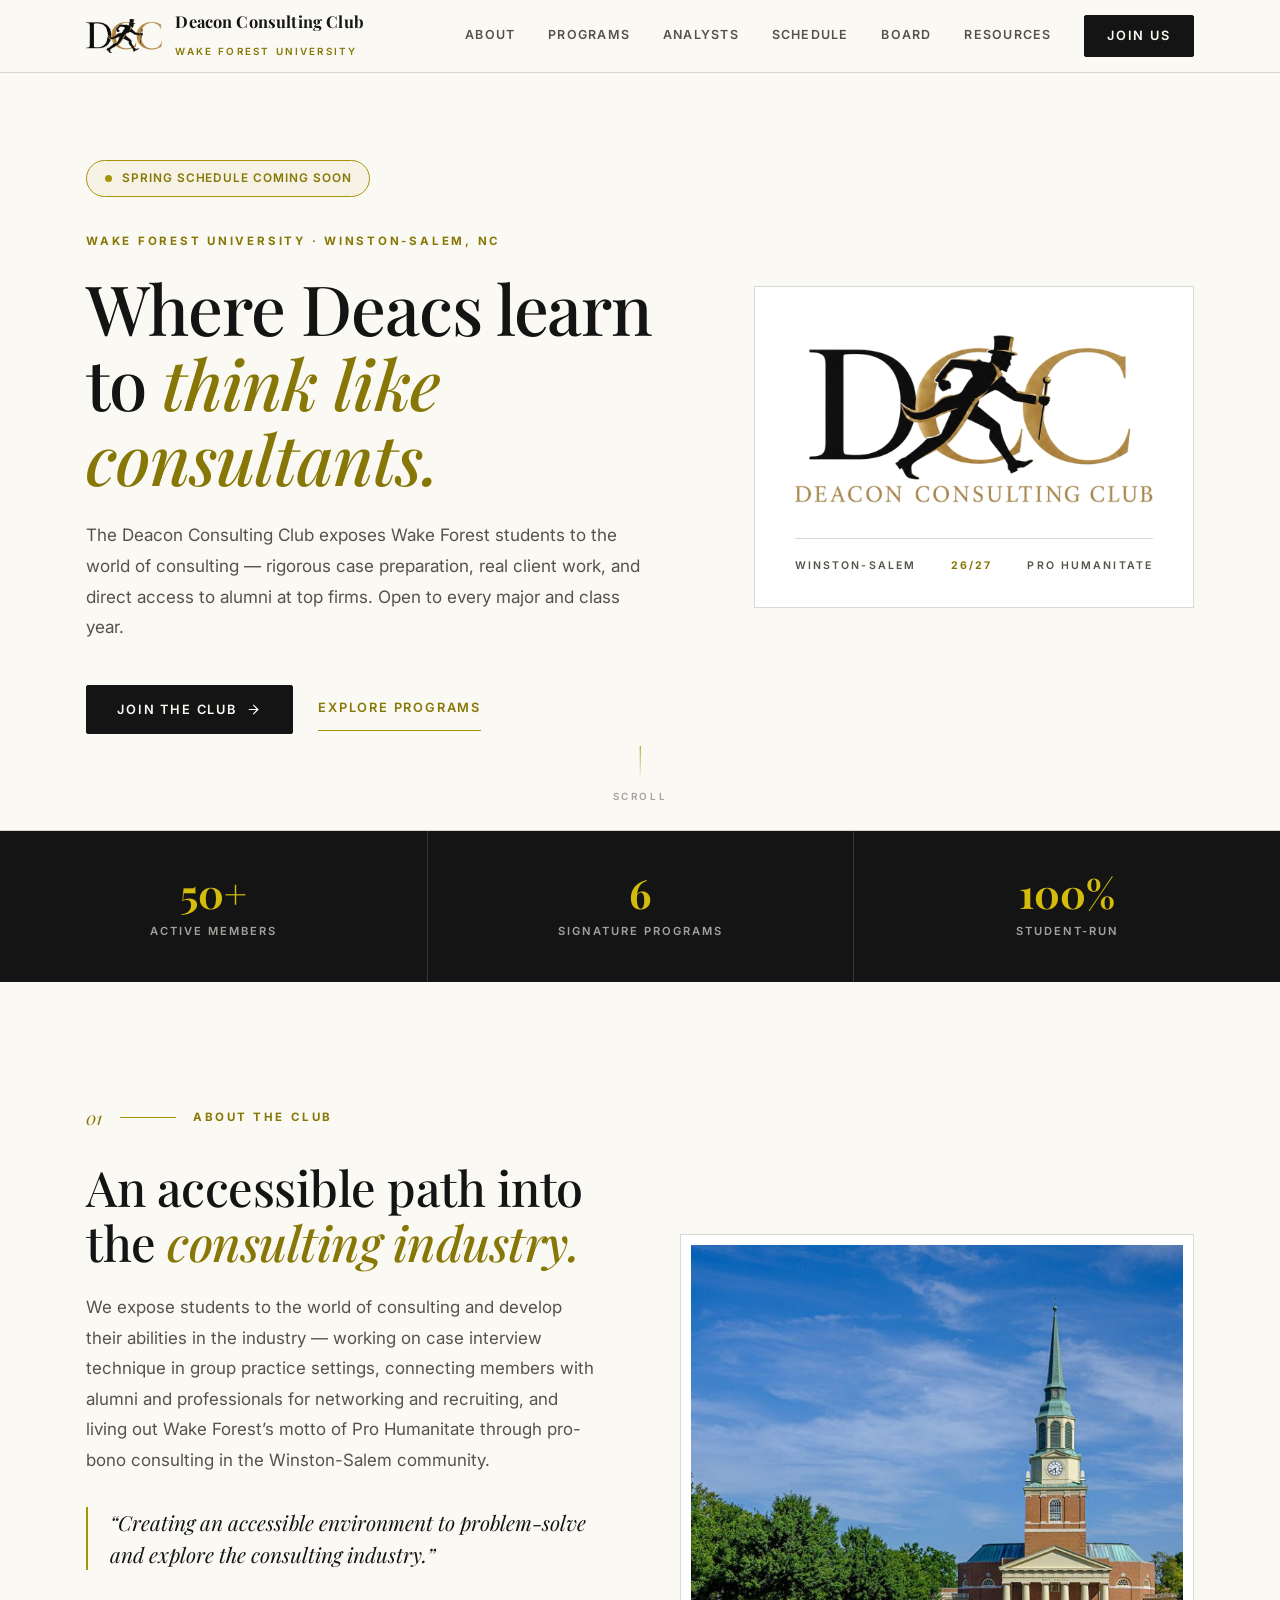
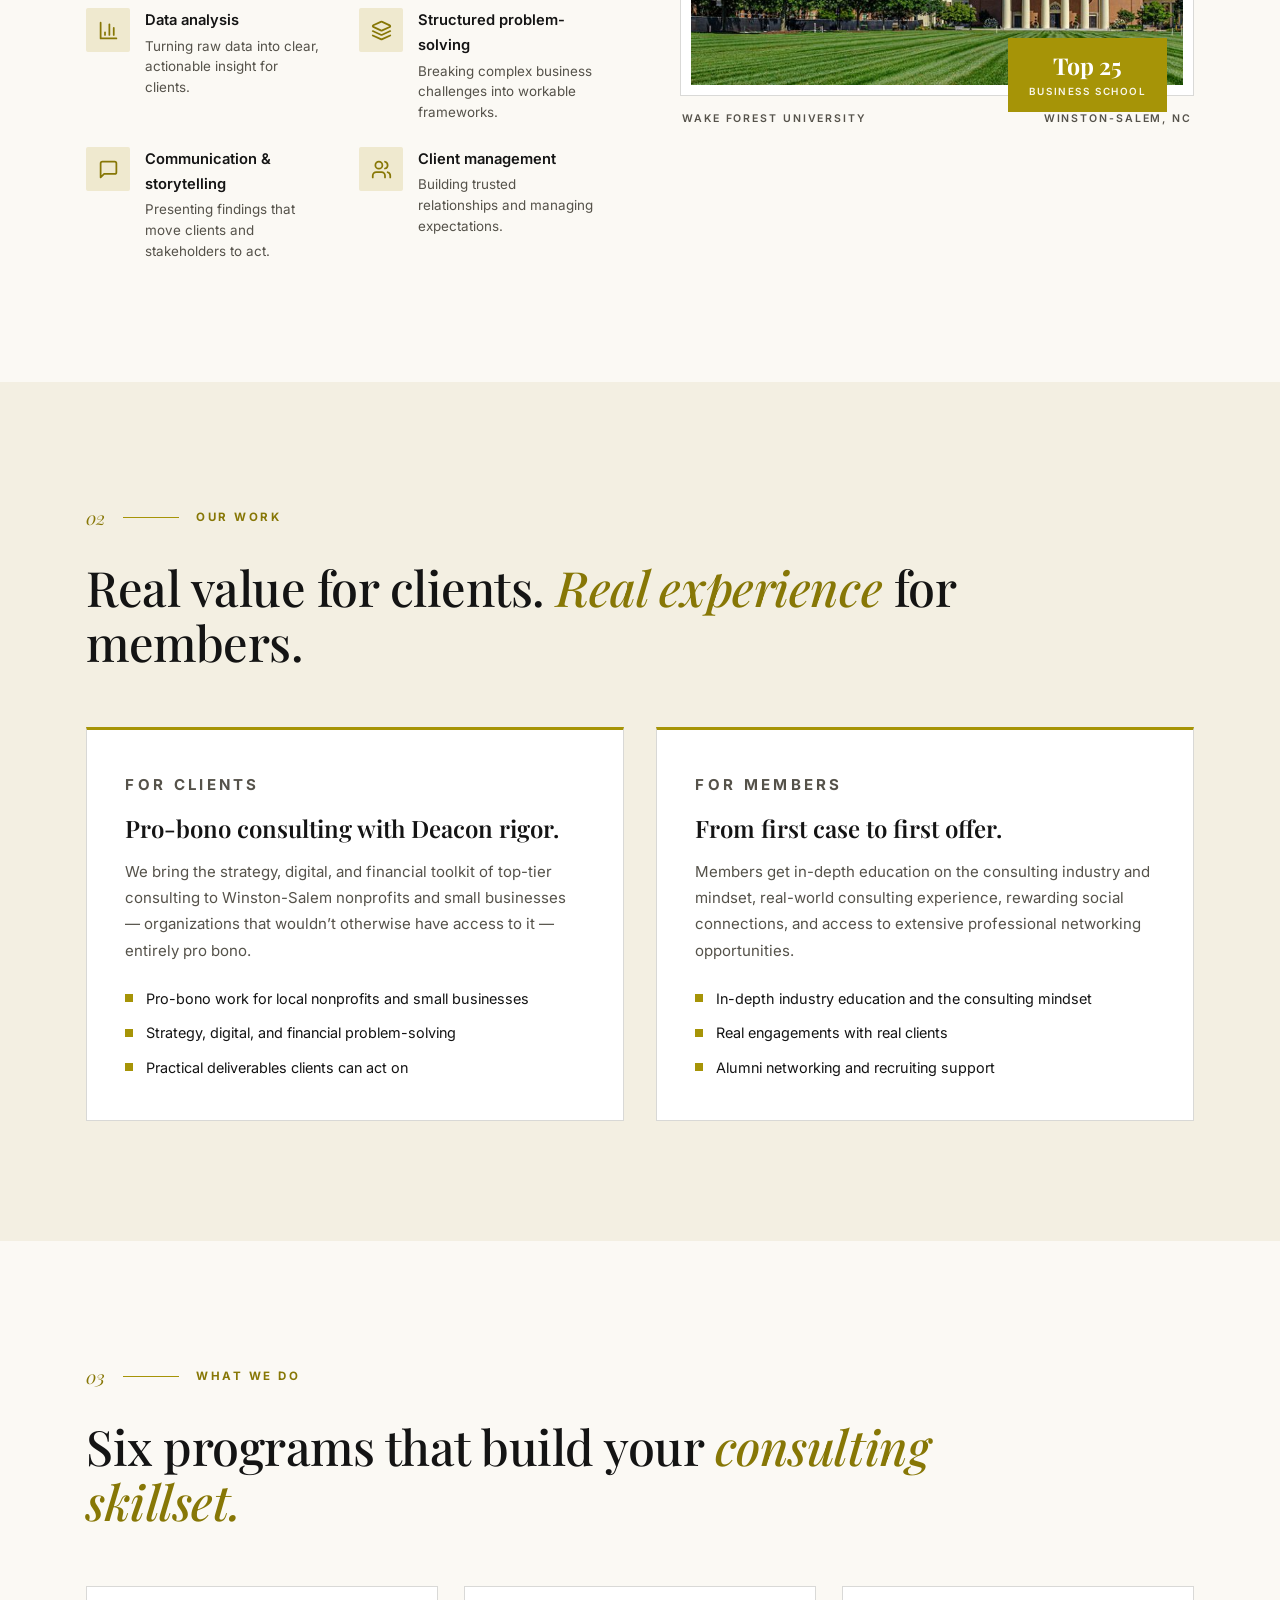
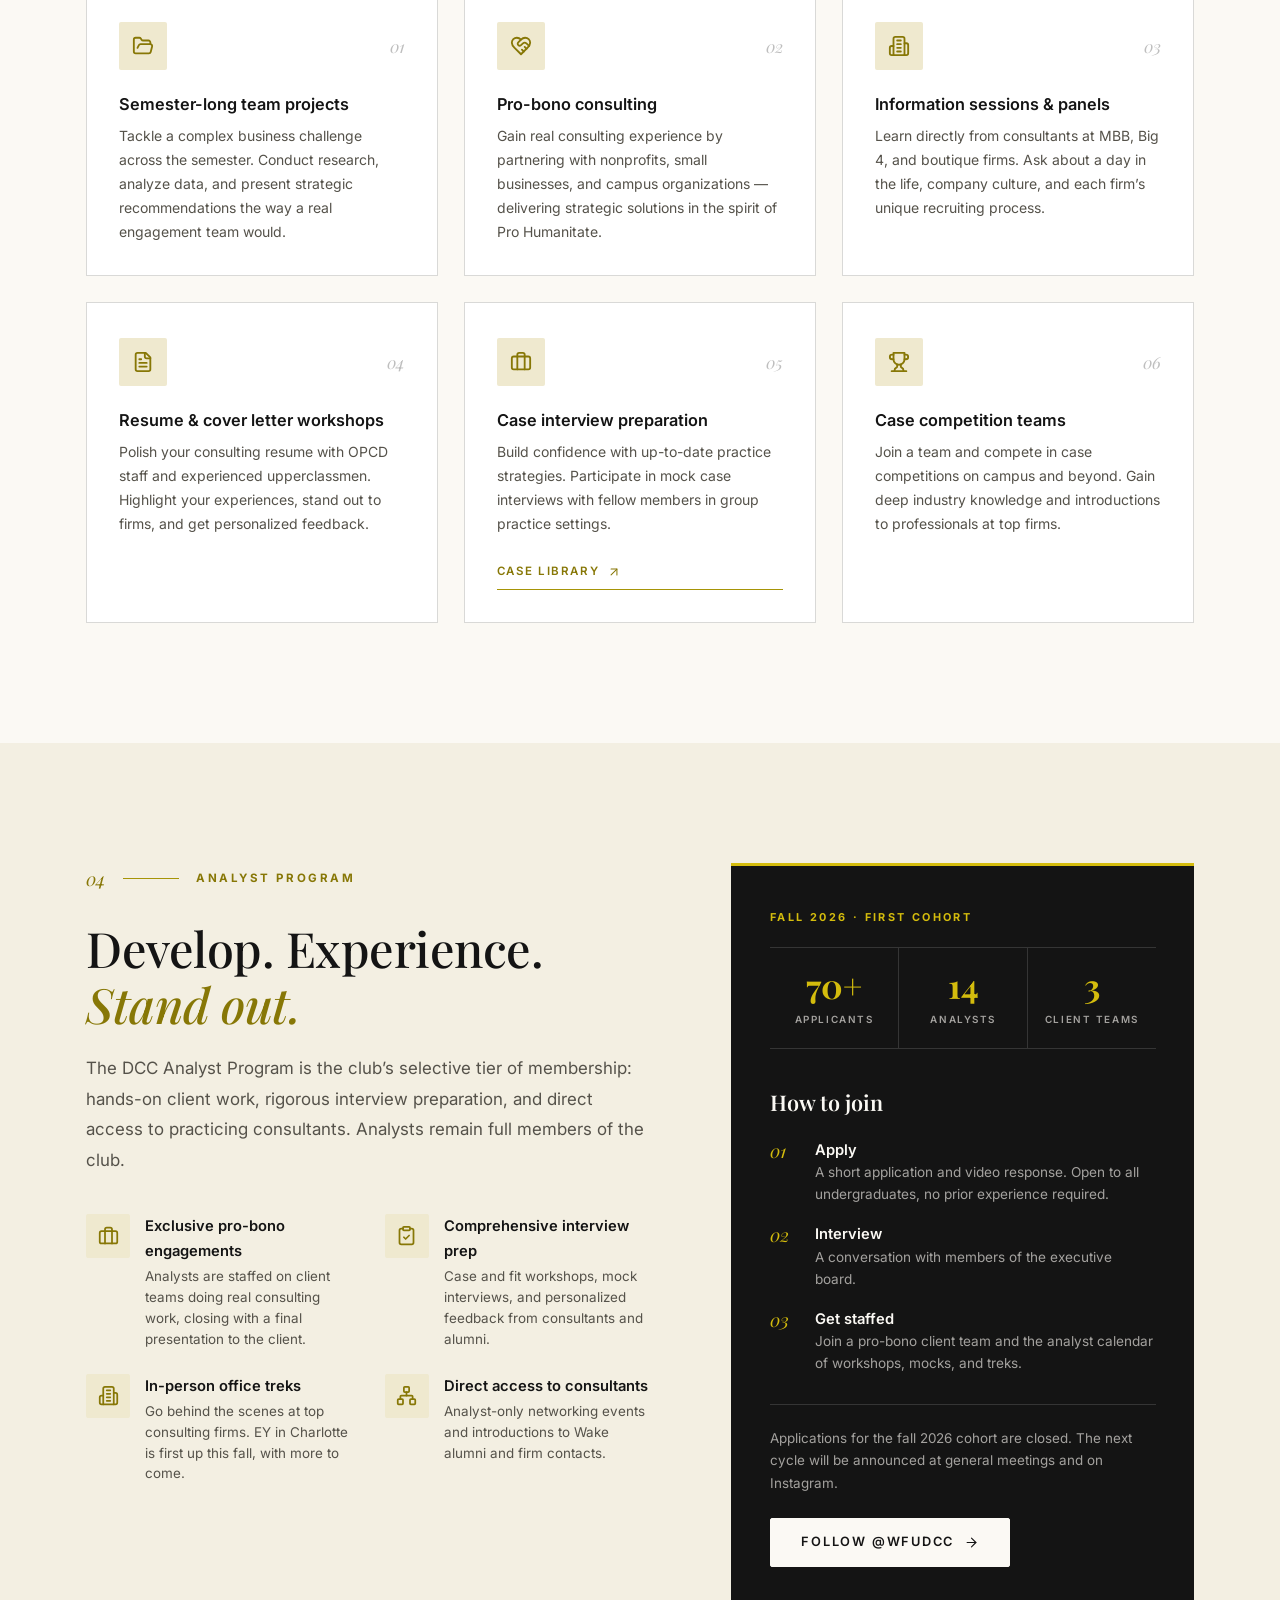
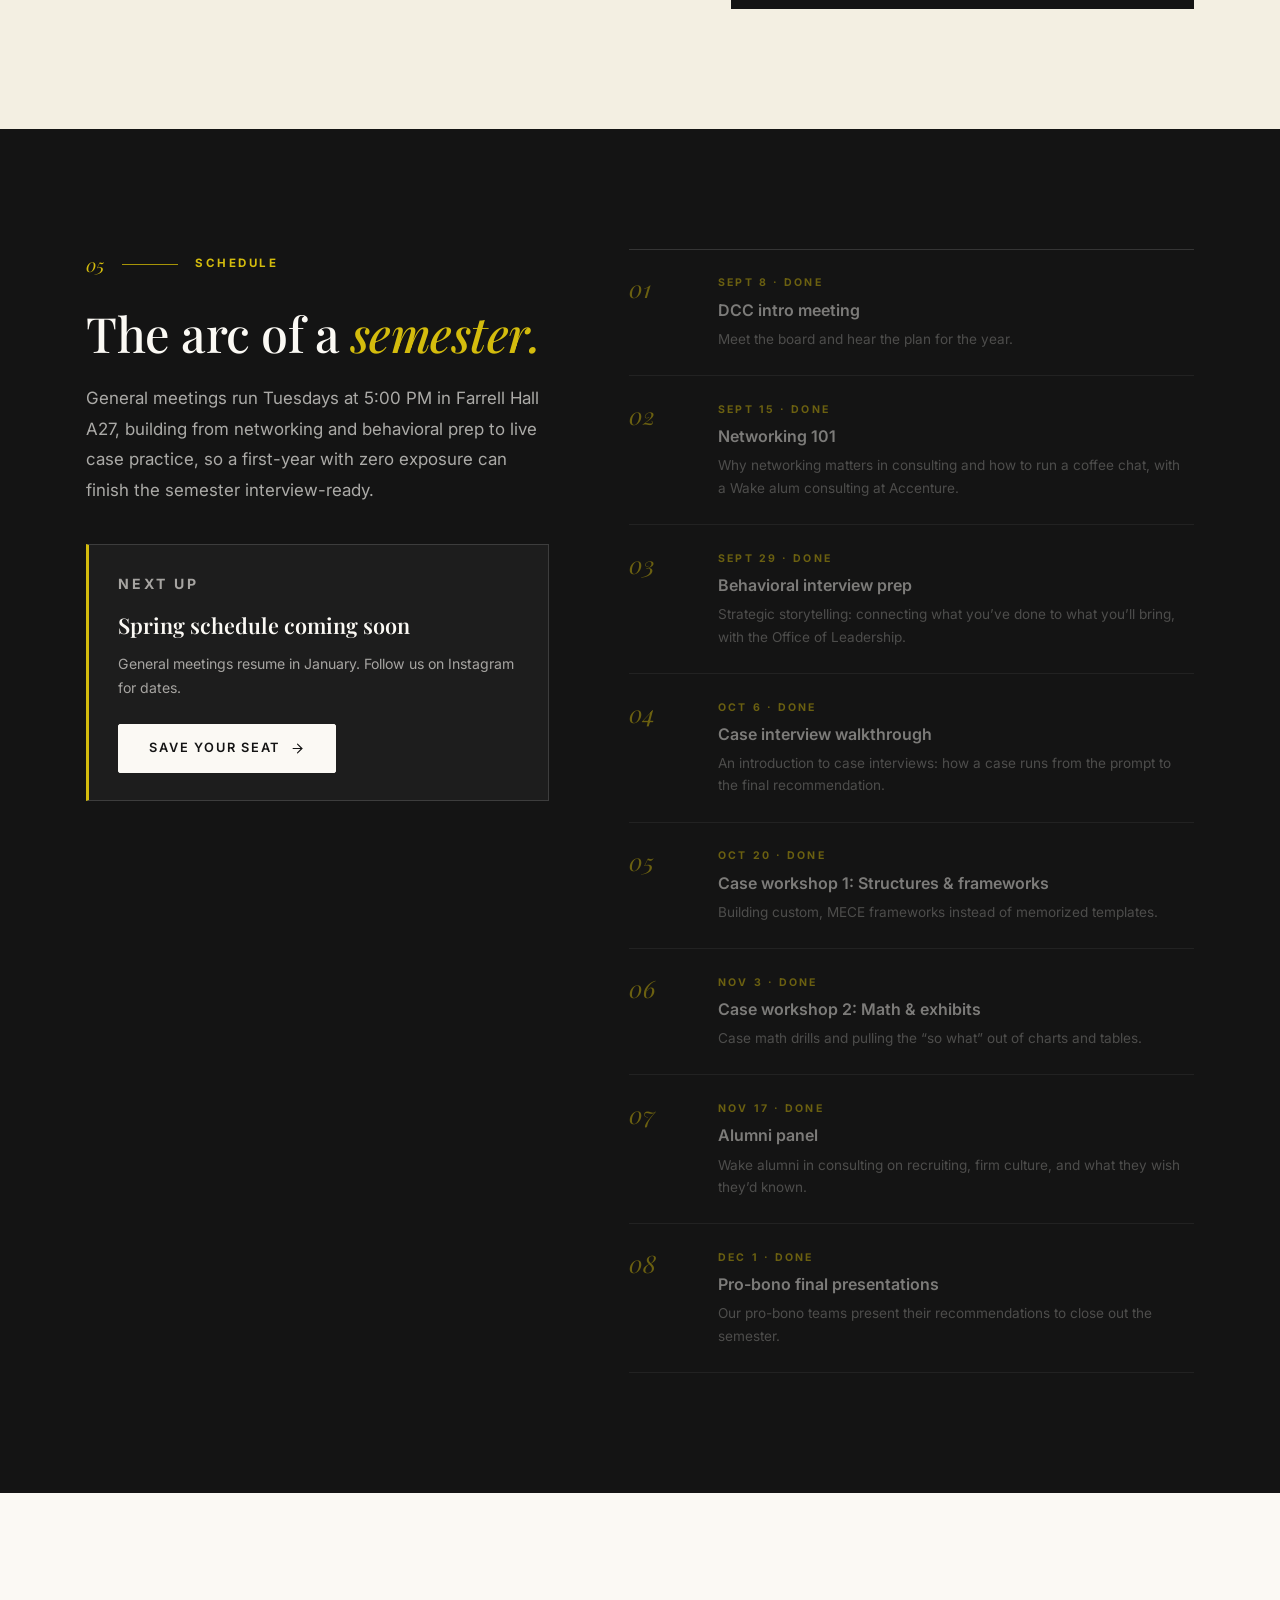
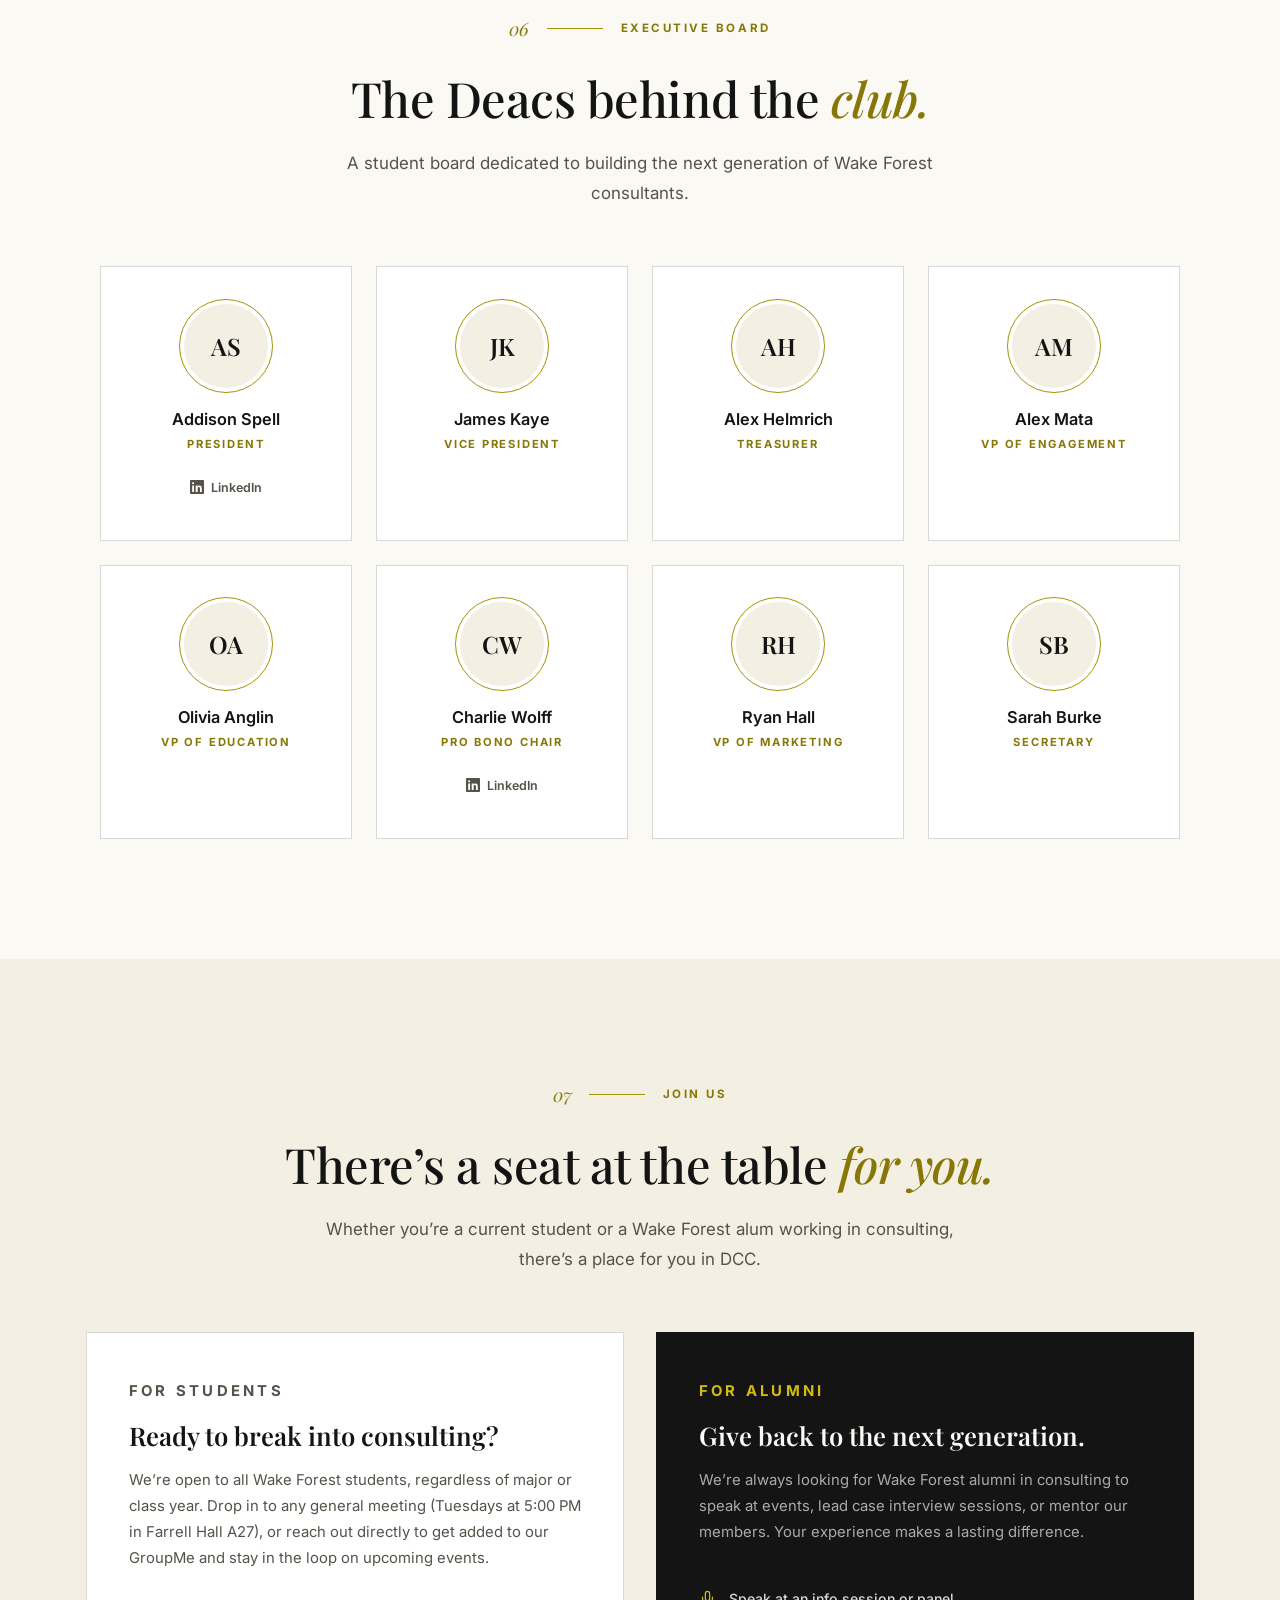
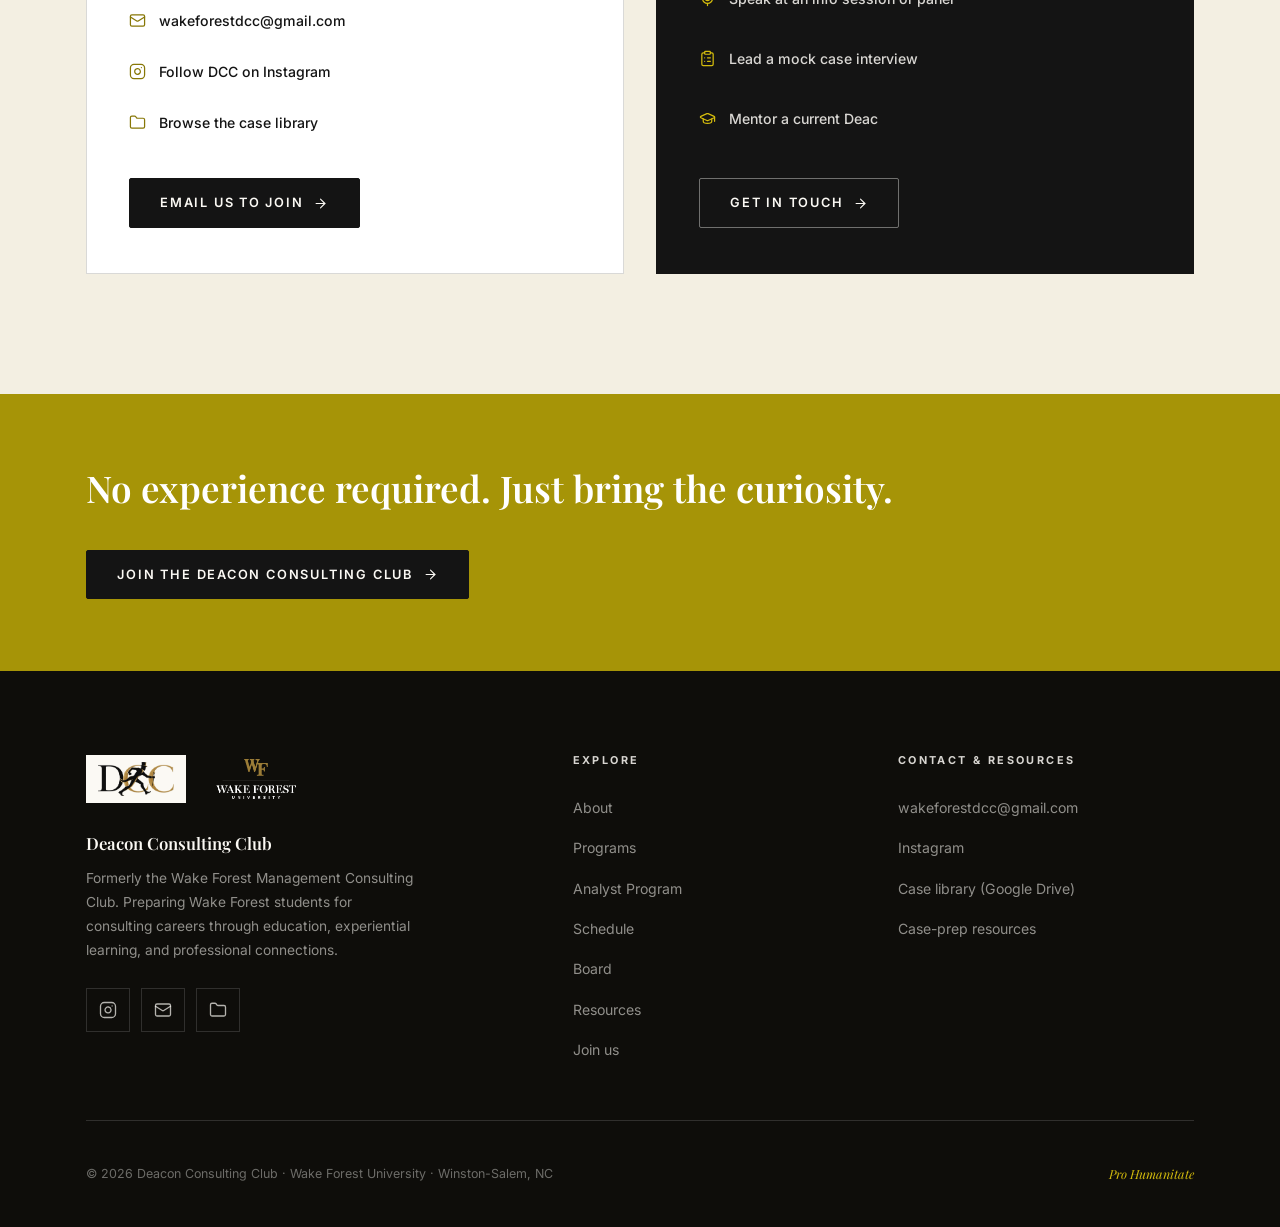
==== index.html @ a06b158a "Fall 2026 update: Analyst Program, live schedule, board titles, DCC contacts - New Analyst Program s" ====
<!DOCTYPE html>
<html lang="en">
<head>
  <meta charset="UTF-8" />
  <meta name="viewport" content="width=device-width, initial-scale=1.0" />
  <title>Deacon Consulting Club — Wake Forest University</title>
  <meta name="description" content="The Deacon Consulting Club (formerly the Wake Forest Management Consulting Club) prepares Wake Forest students for consulting careers through case prep, pro-bono client work, and direct access to top firms." />
  <meta property="og:title" content="Deacon Consulting Club — Wake Forest University" />
  <meta property="og:description" content="Where Deacs learn to think like consultants. Case prep, real client work, and direct access to top firms — open to every major." />
  <meta property="og:image" content="https://alexmata1225.github.io/dcc-website/assets/dcc-logo.png" />
  <meta property="og:type" content="website" />
  <link rel="icon" type="image/png" href="assets/favicon.png" />
  <link rel="apple-touch-icon" href="assets/apple-touch-icon.png" />
  <link rel="preconnect" href="https://fonts.googleapis.com" />
  <link rel="preconnect" href="https://fonts.gstatic.com" crossorigin />
  <link href="https://fonts.googleapis.com/css2?family=Playfair+Display:ital,wght@0,500;0,600;0,700;1,500;1,600&family=Inter:wght@400;500;600;700&display=swap" rel="stylesheet" />
  <link rel="stylesheet" href="assets/styles.css" />
</head>
<body>

  <a class="skip-link" href="#main">Skip to main content</a>

  <!-- ─── Navigation ─────────────────────────────────────────────── -->
  <header class="nav">
    <div class="nav__inner">
      <a href="index.html" class="nav__brand" aria-label="Deacon Consulting Club — home">
        <img src="assets/dcc-monogram.png" alt="DCC monogram" />
        <span>
          <span class="nav__brand-name">Deacon Consulting Club</span><br />
          <span class="nav__brand-sub">Wake Forest University</span>
        </span>
      </a>
      <button class="nav__toggle" aria-label="Open menu" aria-expanded="false">
        <span></span><span></span><span></span>
      </button>
      <nav class="nav__links" aria-label="Primary">
        <a href="#about">About</a>
        <a href="#programs">Programs</a>
        <a href="#analysts">Analysts</a>
        <a href="#schedule">Schedule</a>
        <a href="#board">Board</a>
        <a href="resources.html">Resources</a>
        <a href="#join" class="btn btn--ink">Join us</a>
      </nav>
    </div>
  </header>

  <main id="main">

    <!-- ─── Hero ────────────────────────────────────────────────── -->
    <section class="hero">
      <div class="container">
        <div class="hero__grid">
          <div>
            <a class="hero__announce" href="#schedule">
              <span class="hero__announce-dot" aria-hidden="true"></span>
              <span data-next-announce>Next meeting · Tue, Oct 6 · 5:00 PM · Farrell Hall A27</span>
            </a>
            <p class="hero__kicker">Wake Forest University · Winston-Salem, NC</p>
            <h1>Where Deacs learn to <em>think like consultants.</em></h1>
            <p class="hero__lede">
              The Deacon Consulting Club exposes Wake Forest students to the world of
              consulting — rigorous case preparation, real client work, and direct access
              to alumni at top firms. Open to every major and class year.
            </p>
            <div class="hero__actions">
              <a href="#join" class="btn btn--ink">Join the club
                <svg viewBox="0 0 24 24" fill="none" stroke="currentColor" stroke-width="1.75" stroke-linecap="round" stroke-linejoin="round" aria-hidden="true"><path d="M5 12h14"/><path d="m12 5 7 7-7 7"/></svg>
              </a>
              <a href="#programs" class="textlink">Explore programs</a>
            </div>
          </div>
          <div class="hero__plate reveal">
            <img src="assets/dcc-logo.png" alt="Deacon Consulting Club logo — DCC monogram with the Demon Deacon" />
            <p class="hero__plate-caption">
              <span>Winston-Salem</span>
              <strong>26/27</strong>
              <span>Pro Humanitate</span>
            </p>
          </div>
        </div>
      </div>
      <div class="hero__scroll" aria-hidden="true">
        <div class="hero__scroll-line"></div>
        Scroll
      </div>
    </section>

    <!-- ─── Stats ───────────────────────────────────────────────── -->
    <section class="stats" aria-label="Club at a glance">
      <div class="stats__grid">
        <div class="stats__cell">
          <div class="stats__number">50+</div>
          <div class="stats__label">Active members</div>
        </div>
        <div class="stats__cell">
          <div class="stats__number">6</div>
          <div class="stats__label">Signature programs</div>
        </div>
        <div class="stats__cell">
          <div class="stats__number">100%</div>
          <div class="stats__label">Student-run</div>
        </div>
      </div>
    </section>

    <!-- ─── About ───────────────────────────────────────────────── -->
    <section id="about" class="section">
      <div class="container">
        <div class="split">
          <div class="reveal">
            <div class="kicker">
              <span class="kicker__no">01</span>
              <span class="kicker__rule"></span>
              <span class="kicker__label">About the club</span>
            </div>
            <h2 class="headline">An accessible path into the <em>consulting industry.</em></h2>
            <p class="lede">
              We expose students to the world of consulting and develop their abilities in
              the industry — working on case interview technique in group practice settings,
              connecting members with alumni and professionals for networking and recruiting,
              and living out Wake Forest&rsquo;s motto of Pro&nbsp;Humanitate through pro-bono
              consulting in the Winston-Salem community.
            </p>
            <blockquote class="pullquote">
              &ldquo;Creating an accessible environment to problem-solve and explore the
              consulting industry.&rdquo;
            </blockquote>
            <div class="pillars">
              <div class="pillar">
                <span class="pillar__icon" aria-hidden="true">
                  <svg viewBox="0 0 24 24" fill="none" stroke="currentColor" stroke-width="1.75" stroke-linecap="round" stroke-linejoin="round"><path d="M3 3v18h18"/><path d="M18 17V9"/><path d="M13 17V5"/><path d="M8 17v-3"/></svg>
                </span>
                <div class="pillar__text">
                  <strong>Data analysis</strong>
                  <span>Turning raw data into clear, actionable insight for clients.</span>
                </div>
              </div>
              <div class="pillar">
                <span class="pillar__icon" aria-hidden="true">
                  <svg viewBox="0 0 24 24" fill="none" stroke="currentColor" stroke-width="1.75" stroke-linecap="round" stroke-linejoin="round"><path d="m12.83 2.18a2 2 0 0 0-1.66 0L2.6 6.08a1 1 0 0 0 0 1.83l8.58 3.91a2 2 0 0 0 1.66 0l8.58-3.9a1 1 0 0 0 0-1.83Z"/><path d="m22 17.65-9.17 4.16a2 2 0 0 1-1.66 0L2 17.65"/><path d="m22 12.65-9.17 4.16a2 2 0 0 1-1.66 0L2 12.65"/></svg>
                </span>
                <div class="pillar__text">
                  <strong>Structured problem-solving</strong>
                  <span>Breaking complex business challenges into workable frameworks.</span>
                </div>
              </div>
              <div class="pillar">
                <span class="pillar__icon" aria-hidden="true">
                  <svg viewBox="0 0 24 24" fill="none" stroke="currentColor" stroke-width="1.75" stroke-linecap="round" stroke-linejoin="round"><path d="M21 15a2 2 0 0 1-2 2H7l-4 4V5a2 2 0 0 1 2-2h14a2 2 0 0 1 2 2z"/></svg>
                </span>
                <div class="pillar__text">
                  <strong>Communication &amp; storytelling</strong>
                  <span>Presenting findings that move clients and stakeholders to act.</span>
                </div>
              </div>
              <div class="pillar">
                <span class="pillar__icon" aria-hidden="true">
                  <svg viewBox="0 0 24 24" fill="none" stroke="currentColor" stroke-width="1.75" stroke-linecap="round" stroke-linejoin="round"><path d="M16 21v-2a4 4 0 0 0-4-4H6a4 4 0 0 0-4 4v2"/><circle cx="9" cy="7" r="4"/><path d="M22 21v-2a4 4 0 0 0-3-3.87"/><path d="M16 3.13a4 4 0 0 1 0 7.75"/></svg>
                </span>
                <div class="pillar__text">
                  <strong>Client management</strong>
                  <span>Building trusted relationships and managing expectations.</span>
                </div>
              </div>
            </div>
          </div>
          <div class="reveal">
            <div class="frame">
              <img src="assets/campus.jpg" alt="Wake Forest University campus" loading="lazy" />
              <div class="frame__badge">
                <strong>Top 25</strong>
                <span>Business school</span>
              </div>
            </div>
            <p class="frame__caption">
              <span>Wake Forest University</span>
              <span>Winston-Salem, NC</span>
            </p>
          </div>
        </div>
      </div>
    </section>

    <!-- ─── Our work ────────────────────────────────────────────── -->
    <section id="work" class="section section--cream">
      <div class="container">
        <div class="reveal">
          <div class="kicker">
            <span class="kicker__no">02</span>
            <span class="kicker__rule"></span>
            <span class="kicker__label">Our work</span>
          </div>
          <h2 class="headline">Real value for clients. <em>Real experience</em> for members.</h2>
        </div>
        <div class="work__grid">
          <div class="work-card reveal">
            <p class="work-card__tag">For clients</p>
            <h3>Pro-bono consulting with Deacon rigor.</h3>
            <p>
              We bring the strategy, digital, and financial toolkit of top-tier consulting
              to Winston-Salem nonprofits and small businesses — organizations that
              wouldn&rsquo;t otherwise have access to it — entirely pro bono.
            </p>
            <ul>
              <li>Pro-bono work for local nonprofits and small businesses</li>
              <li>Strategy, digital, and financial problem-solving</li>
              <li>Practical deliverables clients can act on</li>
            </ul>
          </div>
          <div class="work-card reveal">
            <p class="work-card__tag">For members</p>
            <h3>From first case to first offer.</h3>
            <p>
              Members get in-depth education on the consulting industry and mindset,
              real-world consulting experience, rewarding social connections, and access
              to extensive professional networking opportunities.
            </p>
            <ul>
              <li>In-depth industry education and the consulting mindset</li>
              <li>Real engagements with real clients</li>
              <li>Alumni networking and recruiting support</li>
            </ul>
          </div>
        </div>
      </div>
    </section>

    <!-- ─── Programs ────────────────────────────────────────────── -->
    <section id="programs" class="section">
      <div class="container">
        <div class="reveal">
          <div class="kicker">
            <span class="kicker__no">03</span>
            <span class="kicker__rule"></span>
            <span class="kicker__label">What we do</span>
          </div>
          <h2 class="headline">Six programs that build your <em>consulting skillset.</em></h2>
        </div>
        <div class="programs__grid">
          <article class="program reveal">
            <div class="program__head">
              <span class="program__icon" aria-hidden="true">
                <svg viewBox="0 0 24 24" fill="none" stroke="currentColor" stroke-width="1.75" stroke-linecap="round" stroke-linejoin="round"><path d="m6 14 1.5-2.9A2 2 0 0 1 9.24 10H20a2 2 0 0 1 1.94 2.5l-1.54 6a2 2 0 0 1-1.95 1.5H4a2 2 0 0 1-2-2V5a2 2 0 0 1 2-2h3.9a2 2 0 0 1 1.69.9l.81 1.2a2 2 0 0 0 1.67.9H18a2 2 0 0 1 2 2v2"/></svg>
              </span>
              <span class="program__no">01</span>
            </div>
            <h3>Semester-long team projects</h3>
            <p>
              Tackle a complex business challenge across the semester. Conduct research,
              analyze data, and present strategic recommendations the way a real
              engagement team would.
            </p>
          </article>
          <article class="program reveal">
            <div class="program__head">
              <span class="program__icon" aria-hidden="true">
                <svg viewBox="0 0 24 24" fill="none" stroke="currentColor" stroke-width="1.75" stroke-linecap="round" stroke-linejoin="round"><path d="M19 14c1.49-1.46 3-3.21 3-5.5A5.5 5.5 0 0 0 16.5 3c-1.76 0-3 .5-4.5 2-1.5-1.5-2.74-2-4.5-2A5.5 5.5 0 0 0 2 8.5c0 2.3 1.5 4.05 3 5.5l7 7Z"/><path d="M12 5 9.04 7.96a2.17 2.17 0 0 0 0 3.08c.82.82 2.13.85 3 .07l2.07-1.9a2.82 2.82 0 0 1 3.79 0l2.96 2.66"/><path d="m18 15-2-2"/><path d="m15 18-2-2"/></svg>
              </span>
              <span class="program__no">02</span>
            </div>
            <h3>Pro-bono consulting</h3>
            <p>
              Gain real consulting experience by partnering with nonprofits, small
              businesses, and campus organizations — delivering strategic solutions in the
              spirit of Pro Humanitate.
            </p>
          </article>
          <article class="program reveal">
            <div class="program__head">
              <span class="program__icon" aria-hidden="true">
                <svg viewBox="0 0 24 24" fill="none" stroke="currentColor" stroke-width="1.75" stroke-linecap="round" stroke-linejoin="round"><path d="M6 22V4a2 2 0 0 1 2-2h8a2 2 0 0 1 2 2v18Z"/><path d="M6 12H4a2 2 0 0 0-2 2v6a2 2 0 0 0 2 2h2"/><path d="M18 9h2a2 2 0 0 1 2 2v9a2 2 0 0 1-2 2h-2"/><path d="M10 6h4"/><path d="M10 10h4"/><path d="M10 14h4"/><path d="M10 18h4"/></svg>
              </span>
              <span class="program__no">03</span>
            </div>
            <h3>Information sessions &amp; panels</h3>
            <p>
              Learn directly from consultants at MBB, Big 4, and boutique firms. Ask about
              a day in the life, company culture, and each firm&rsquo;s unique recruiting
              process.
            </p>
          </article>
          <article class="program reveal">
            <div class="program__head">
              <span class="program__icon" aria-hidden="true">
                <svg viewBox="0 0 24 24" fill="none" stroke="currentColor" stroke-width="1.75" stroke-linecap="round" stroke-linejoin="round"><path d="M15 2H6a2 2 0 0 0-2 2v16a2 2 0 0 0 2 2h12a2 2 0 0 0 2-2V7Z"/><path d="M14 2v4a2 2 0 0 0 2 2h4"/><path d="M10 9H8"/><path d="M16 13H8"/><path d="M16 17H8"/></svg>
              </span>
              <span class="program__no">04</span>
            </div>
            <h3>Resume &amp; cover letter workshops</h3>
            <p>
              Polish your consulting resume with OPCD staff and experienced upperclassmen.
              Highlight your experiences, stand out to firms, and get personalized feedback.
            </p>
          </article>
          <article class="program reveal">
            <div class="program__head">
              <span class="program__icon" aria-hidden="true">
                <svg viewBox="0 0 24 24" fill="none" stroke="currentColor" stroke-width="1.75" stroke-linecap="round" stroke-linejoin="round"><path d="M16 20V4a2 2 0 0 0-2-2h-4a2 2 0 0 0-2 2v16"/><rect width="20" height="14" x="2" y="6" rx="2"/></svg>
              </span>
              <span class="program__no">05</span>
            </div>
            <h3>Case interview preparation</h3>
            <p>
              Build confidence with up-to-date practice strategies. Participate in mock case
              interviews with fellow members in group practice settings.
            </p>
            <a class="textlink" href="https://drive.google.com/drive/folders/1q9VJMApmxaVNnsFuPd0IaL99cgaR_UpA?usp=drive_link" target="_blank" rel="noopener noreferrer">
              Case library
              <svg viewBox="0 0 24 24" fill="none" stroke="currentColor" stroke-width="1.75" stroke-linecap="round" stroke-linejoin="round" aria-hidden="true"><path d="M7 7h10v10"/><path d="M7 17 17 7"/></svg>
            </a>
          </article>
          <article class="program reveal">
            <div class="program__head">
              <span class="program__icon" aria-hidden="true">
                <svg viewBox="0 0 24 24" fill="none" stroke="currentColor" stroke-width="1.75" stroke-linecap="round" stroke-linejoin="round"><path d="M6 9H4.5a2.5 2.5 0 0 1 0-5H6"/><path d="M18 9h1.5a2.5 2.5 0 0 0 0-5H18"/><path d="M4 22h16"/><path d="M10 14.66V17c0 .55-.47.98-.97 1.21C7.85 18.75 7 20.24 7 22"/><path d="M14 14.66V17c0 .55.47.98.97 1.21C16.15 18.75 17 20.24 17 22"/><path d="M18 2H6v7a6 6 0 0 0 12 0V2Z"/></svg>
              </span>
              <span class="program__no">06</span>
            </div>
            <h3>Case competition teams</h3>
            <p>
              Join a team and compete in case competitions on campus and beyond. Gain deep
              industry knowledge and introductions to professionals at top firms.
            </p>
          </article>
        </div>
      </div>
    </section>

    <!-- ─── Analyst Program ─────────────────────────────────────── -->
    <section id="analysts" class="section section--cream">
      <div class="container">
        <div class="analyst__grid">
          <div class="reveal">
            <div class="kicker">
              <span class="kicker__no">04</span>
              <span class="kicker__rule"></span>
              <span class="kicker__label">Analyst Program</span>
            </div>
            <h2 class="headline">Develop. Experience. <em>Stand out.</em></h2>
            <p class="lede">
              The DCC Analyst Program is the club&rsquo;s selective tier of membership:
              hands-on client work, rigorous interview preparation, and direct access to
              practicing consultants. Analysts remain full members of the club.
            </p>
            <div class="pillars">
              <div class="pillar">
                <span class="pillar__icon" aria-hidden="true">
                  <svg viewBox="0 0 24 24" fill="none" stroke="currentColor" stroke-width="1.75" stroke-linecap="round" stroke-linejoin="round"><rect width="20" height="14" x="2" y="7" rx="2" ry="2"/><path d="M16 21V5a2 2 0 0 0-2-2h-4a2 2 0 0 0-2 2v16"/></svg>
                </span>
                <div class="pillar__text">
                  <strong>Exclusive pro-bono engagements</strong>
                  <span>Analysts are staffed on client teams doing real consulting work, closing with a final presentation to the client.</span>
                </div>
              </div>
              <div class="pillar">
                <span class="pillar__icon" aria-hidden="true">
                  <svg viewBox="0 0 24 24" fill="none" stroke="currentColor" stroke-width="1.75" stroke-linecap="round" stroke-linejoin="round"><rect width="8" height="4" x="8" y="2" rx="1" ry="1"/><path d="M16 4h2a2 2 0 0 1 2 2v14a2 2 0 0 1-2 2H6a2 2 0 0 1-2-2V6a2 2 0 0 1 2-2h2"/><path d="m9 14 2 2 4-4"/></svg>
                </span>
                <div class="pillar__text">
                  <strong>Comprehensive interview prep</strong>
                  <span>Case and fit workshops, mock interviews, and personalized feedback from consultants and alumni.</span>
                </div>
              </div>
              <div class="pillar">
                <span class="pillar__icon" aria-hidden="true">
                  <svg viewBox="0 0 24 24" fill="none" stroke="currentColor" stroke-width="1.75" stroke-linecap="round" stroke-linejoin="round"><path d="M6 22V4a2 2 0 0 1 2-2h8a2 2 0 0 1 2 2v18Z"/><path d="M6 12H4a2 2 0 0 0-2 2v6a2 2 0 0 0 2 2h2"/><path d="M18 9h2a2 2 0 0 1 2 2v9a2 2 0 0 1-2 2h-2"/><path d="M10 6h4"/><path d="M10 10h4"/><path d="M10 14h4"/><path d="M10 18h4"/></svg>
                </span>
                <div class="pillar__text">
                  <strong>In-person office treks</strong>
                  <span>Go behind the scenes at top consulting firms. EY in Charlotte is first up this fall, with more to come.</span>
                </div>
              </div>
              <div class="pillar">
                <span class="pillar__icon" aria-hidden="true">
                  <svg viewBox="0 0 24 24" fill="none" stroke="currentColor" stroke-width="1.75" stroke-linecap="round" stroke-linejoin="round"><rect x="16" y="16" width="6" height="6" rx="1"/><rect x="2" y="16" width="6" height="6" rx="1"/><rect x="9" y="2" width="6" height="6" rx="1"/><path d="M5 16v-3a1 1 0 0 1 1-1h12a1 1 0 0 1 1 1v3"/><path d="M12 12V8"/></svg>
                </span>
                <div class="pillar__text">
                  <strong>Direct access to consultants</strong>
                  <span>Analyst-only networking events and introductions to Wake alumni and firm contacts.</span>
                </div>
              </div>
            </div>
          </div>
          <aside class="analyst-card reveal" aria-label="Analyst Program at a glance">
            <p class="analyst-card__tag">Fall 2026 · First cohort</p>
            <div class="analyst-card__stats">
              <div><strong>70+</strong><span>Applicants</span></div>
              <div><strong>14</strong><span>Analysts</span></div>
              <div><strong>3</strong><span>Client teams</span></div>
            </div>
            <h3>How to join</h3>
            <ol class="analyst-steps">
              <li>
                <span class="analyst-steps__no">01</span>
                <div><strong>Apply</strong> A short application and video response. Open to all undergraduates, no prior experience required.</div>
              </li>
              <li>
                <span class="analyst-steps__no">02</span>
                <div><strong>Interview</strong> A conversation with members of the executive board.</div>
              </li>
              <li>
                <span class="analyst-steps__no">03</span>
                <div><strong>Get staffed</strong> Join a pro-bono client team and the analyst calendar of workshops, mocks, and treks.</div>
              </li>
            </ol>
            <p class="analyst-card__note">
              Applications for the fall 2026 cohort are closed. The next cycle will be
              announced at general meetings and on Instagram.
            </p>
            <a href="https://www.instagram.com/wfudcc/" target="_blank" rel="noopener noreferrer" class="btn btn--paper">Follow @wfudcc
              <svg viewBox="0 0 24 24" fill="none" stroke="currentColor" stroke-width="1.75" stroke-linecap="round" stroke-linejoin="round" aria-hidden="true"><path d="M5 12h14"/><path d="m12 5 7 7-7 7"/></svg>
            </a>
          </aside>
        </div>
      </div>
    </section>

    <!-- ─── Schedule ────────────────────────────────────────────── -->
    <section id="schedule" class="section section--ink">
      <div class="container">
        <div class="schedule__grid">
          <div class="schedule__intro reveal">
            <div class="kicker">
              <span class="kicker__no">05</span>
              <span class="kicker__rule"></span>
              <span class="kicker__label">Schedule</span>
            </div>
            <h2 class="headline">The arc of a <em>semester.</em></h2>
            <p class="lede">
              General meetings run Tuesdays at 5:00 PM in Farrell Hall A27, building from
              networking and behavioral prep to live case practice, so a first-year with
              zero exposure can finish the semester interview-ready.
            </p>
            <!-- The next-meeting card and the hero banner are filled from the first
                 .timeline__row whose data-date hasn't passed (assets/site.js). -->
            <div class="meeting-card" data-next-card>
              <p class="meeting-card__tag">Next up</p>
              <h3 data-next-title>Case interview walkthrough</h3>
              <p data-next-when>Tuesday, October 6 · 5:00 PM · Farrell Hall A27</p>
              <a href="#join" class="btn btn--paper">Save your seat
                <svg viewBox="0 0 24 24" fill="none" stroke="currentColor" stroke-width="1.75" stroke-linecap="round" stroke-linejoin="round" aria-hidden="true"><path d="M5 12h14"/><path d="m12 5 7 7-7 7"/></svg>
              </a>
            </div>
          </div>
          <!-- Fall 2026 general meetings. To change the schedule, edit these rows:
               data-date (YYYY-MM-DD) drives the "Next up" card, the hero banner and
               which rows are greyed out as past. -->
          <div class="timeline reveal">
            <div class="timeline__row is-past" data-date="2026-09-08">
              <span class="timeline__no">01</span>
              <div>
                <p class="timeline__date">Sept 8</p>
                <h3>DCC intro meeting</h3>
                <p>Meet the board and hear the plan for the year.</p>
              </div>
            </div>
            <div class="timeline__row is-past" data-date="2026-09-15">
              <span class="timeline__no">02</span>
              <div>
                <p class="timeline__date">Sept 15</p>
                <h3>Networking 101</h3>
                <p>Why networking matters in consulting and how to run a coffee chat, with a Wake alum consulting at Accenture.</p>
              </div>
            </div>
            <div class="timeline__row is-past" data-date="2026-09-29">
              <span class="timeline__no">03</span>
              <div>
                <p class="timeline__date">Sept 29</p>
                <h3>Behavioral interview prep</h3>
                <p>Strategic storytelling: connecting what you&rsquo;ve done to what you&rsquo;ll bring, with the Office of Leadership.</p>
              </div>
            </div>
            <div class="timeline__row is-next" data-date="2026-10-06">
              <span class="timeline__no">04</span>
              <div>
                <p class="timeline__date">Oct 6</p>
                <h3>Case interview walkthrough</h3>
                <p>An introduction to case interviews: how a case runs from the prompt to the final recommendation.</p>
              </div>
            </div>
            <div class="timeline__row" data-date="2026-10-20">
              <span class="timeline__no">05</span>
              <div>
                <p class="timeline__date">Oct 20</p>
                <h3>Case workshop 1: Structures &amp; frameworks</h3>
                <p>Building custom, MECE frameworks instead of memorized templates.</p>
              </div>
            </div>
            <div class="timeline__row" data-date="2026-11-03">
              <span class="timeline__no">06</span>
              <div>
                <p class="timeline__date">Nov 3</p>
                <h3>Case workshop 2: Math &amp; exhibits</h3>
                <p>Case math drills and pulling the &ldquo;so what&rdquo; out of charts and tables.</p>
              </div>
            </div>
            <div class="timeline__row" data-date="2026-11-17">
              <span class="timeline__no">07</span>
              <div>
                <p class="timeline__date">Nov 17</p>
                <h3>Alumni panel</h3>
                <p>Wake alumni in consulting on recruiting, firm culture, and what they wish they&rsquo;d known.</p>
              </div>
            </div>
            <div class="timeline__row" data-date="2026-12-01">
              <span class="timeline__no">08</span>
              <div>
                <p class="timeline__date">Dec 1</p>
                <h3>Pro-bono final presentations</h3>
                <p>Our pro-bono teams present their recommendations to close out the semester.</p>
              </div>
            </div>
          </div>
        </div>
      </div>
    </section>

    <!-- ─── Board ───────────────────────────────────────────────── -->
    <section id="board" class="section">
      <div class="container">
        <div class="reveal" style="text-align: center;">
          <div class="kicker" style="justify-content: center;">
            <span class="kicker__no">06</span>
            <span class="kicker__rule"></span>
            <span class="kicker__label">Executive board</span>
          </div>
          <h2 class="headline" style="margin: 0 auto;">The Deacs behind the <em>club.</em></h2>
          <p class="lede" style="margin-left: auto; margin-right: auto;">
            A student board dedicated to building the next generation of Wake Forest consultants.
          </p>
        </div>
        <!-- To update the board: duplicate a .board-card, edit the initials, name,
             role, and LinkedIn href. Cards without a LinkedIn link simply omit the <a>. -->
        <div class="board__grid">
          <div class="board-card reveal">
            <div class="board-card__avatar" aria-hidden="true">AS</div>
            <h3>Addison Spell</h3>
            <p class="board-card__role">President</p>
            <a class="board-card__link" href="https://www.linkedin.com/in/addison-spell/" target="_blank" rel="noopener noreferrer">
              <svg viewBox="0 0 24 24" fill="currentColor" aria-hidden="true"><path d="M20.447 20.452H17.1v-5.569c0-1.328-.027-3.037-1.852-3.037-1.853 0-2.136 1.445-2.136 2.939v5.667H9.766V9.5h3.211v1.562h.046c.447-.85 1.538-1.748 3.166-1.748 3.386 0 4.011 2.23 4.011 5.131v6.007zM5.337 7.433a1.865 1.865 0 01-1.862-1.863 1.865 1.865 0 011.862-1.862 1.865 1.865 0 011.862 1.862 1.865 1.865 0 01-1.862 1.863zm1.604 13.019H3.733V9.5h3.208v10.952zM22.225 0H1.771C.792 0 0 .774 0 1.729v20.542C0 23.226.792 24 1.771 24h20.451C23.2 24 24 23.226 24 22.271V1.729C24 .774 23.2 0 22.222 0h.003z"/></svg>
              LinkedIn
            </a>
          </div>
          <div class="board-card reveal">
            <div class="board-card__avatar" aria-hidden="true">JK</div>
            <h3>James Kaye</h3>
            <p class="board-card__role">Vice President</p>
          </div>
          <div class="board-card reveal">
            <div class="board-card__avatar" aria-hidden="true">AH</div>
            <h3>Alex Helmrich</h3>
            <p class="board-card__role">Treasurer</p>
          </div>
          <div class="board-card reveal">
            <div class="board-card__avatar" aria-hidden="true">AM</div>
            <h3>Alex Mata</h3>
            <p class="board-card__role">VP of Engagement</p>
          </div>
          <div class="board-card reveal">
            <div class="board-card__avatar" aria-hidden="true">OA</div>
            <h3>Olivia Anglin</h3>
            <p class="board-card__role">VP of Education</p>
          </div>
          <div class="board-card reveal">
            <div class="board-card__avatar" aria-hidden="true">CW</div>
            <h3>Charlie Wolff</h3>
            <p class="board-card__role">Pro Bono Chair</p>
            <a class="board-card__link" href="https://www.linkedin.com/in/charles-wolf-89b150222/" target="_blank" rel="noopener noreferrer">
              <svg viewBox="0 0 24 24" fill="currentColor" aria-hidden="true"><path d="M20.447 20.452H17.1v-5.569c0-1.328-.027-3.037-1.852-3.037-1.853 0-2.136 1.445-2.136 2.939v5.667H9.766V9.5h3.211v1.562h.046c.447-.85 1.538-1.748 3.166-1.748 3.386 0 4.011 2.23 4.011 5.131v6.007zM5.337 7.433a1.865 1.865 0 01-1.862-1.863 1.865 1.865 0 011.862-1.862 1.865 1.865 0 011.862 1.862 1.865 1.865 0 01-1.862 1.863zm1.604 13.019H3.733V9.5h3.208v10.952zM22.225 0H1.771C.792 0 0 .774 0 1.729v20.542C0 23.226.792 24 1.771 24h20.451C23.2 24 24 23.226 24 22.271V1.729C24 .774 23.2 0 22.222 0h.003z"/></svg>
              LinkedIn
            </a>
          </div>
          <div class="board-card reveal">
            <div class="board-card__avatar" aria-hidden="true">RH</div>
            <h3>Ryan Hall</h3>
            <p class="board-card__role">VP of Marketing</p>
          </div>
          <div class="board-card reveal">
            <div class="board-card__avatar" aria-hidden="true">SB</div>
            <h3>Sarah Burke</h3>
            <p class="board-card__role">Secretary</p>
          </div>
        </div>
      </div>
    </section>

    <!-- ─── Join ────────────────────────────────────────────────── -->
    <section id="join" class="section section--cream">
      <div class="container">
        <div class="reveal" style="text-align: center;">
          <div class="kicker" style="justify-content: center;">
            <span class="kicker__no">07</span>
            <span class="kicker__rule"></span>
            <span class="kicker__label">Join us</span>
          </div>
          <h2 class="headline" style="margin: 0 auto;">There&rsquo;s a seat at the table <em>for you.</em></h2>
          <p class="lede" style="margin-left: auto; margin-right: auto;">
            Whether you&rsquo;re a current student or a Wake Forest alum working in
            consulting, there&rsquo;s a place for you in DCC.
          </p>
        </div>
        <div class="join__grid">
          <div class="join-card reveal">
            <p class="join-card__tag">For students</p>
            <h3>Ready to break into consulting?</h3>
            <p>
              We&rsquo;re open to all Wake Forest students, regardless of major or class
              year. Drop in to any general meeting (Tuesdays at 5:00 PM in Farrell Hall
              A27), or reach out directly to get added to our GroupMe and stay in the loop
              on upcoming events.
            </p>
            <div class="join-card__links">
              <a href="mailto:wakeforestdcc@gmail.com">
                <svg viewBox="0 0 24 24" fill="none" stroke="currentColor" stroke-width="1.75" stroke-linecap="round" stroke-linejoin="round" aria-hidden="true"><rect width="20" height="16" x="2" y="4" rx="2"/><path d="m22 7-8.97 5.7a1.94 1.94 0 0 1-2.06 0L2 7"/></svg>
                wakeforestdcc@gmail.com
              </a>
              <a href="https://www.instagram.com/wfudcc/" target="_blank" rel="noopener noreferrer">
                <svg viewBox="0 0 24 24" fill="none" stroke="currentColor" stroke-width="1.75" stroke-linecap="round" stroke-linejoin="round" aria-hidden="true"><rect width="20" height="20" x="2" y="2" rx="5"/><path d="M16 11.37A4 4 0 1 1 12.63 8 4 4 0 0 1 16 11.37z"/><line x1="17.5" x2="17.51" y1="6.5" y2="6.5"/></svg>
                Follow DCC on Instagram
              </a>
              <a href="https://drive.google.com/drive/folders/1q9VJMApmxaVNnsFuPd0IaL99cgaR_UpA?usp=drive_link" target="_blank" rel="noopener noreferrer">
                <svg viewBox="0 0 24 24" fill="none" stroke="currentColor" stroke-width="1.75" stroke-linecap="round" stroke-linejoin="round" aria-hidden="true"><path d="M20 20a2 2 0 0 0 2-2V8a2 2 0 0 0-2-2h-7.9a2 2 0 0 1-1.69-.9L9.6 3.9A2 2 0 0 0 7.93 3H4a2 2 0 0 0-2 2v13a2 2 0 0 0 2 2Z"/></svg>
                Browse the case library
              </a>
            </div>
            <a href="mailto:wakeforestdcc@gmail.com?subject=Joining%20the%20Deacon%20Consulting%20Club" class="btn btn--ink">Email us to join
              <svg viewBox="0 0 24 24" fill="none" stroke="currentColor" stroke-width="1.75" stroke-linecap="round" stroke-linejoin="round" aria-hidden="true"><path d="M5 12h14"/><path d="m12 5 7 7-7 7"/></svg>
            </a>
          </div>
          <div class="join-card join-card--accent reveal">
            <p class="join-card__tag">For alumni</p>
            <h3>Give back to the next generation.</h3>
            <p>
              We&rsquo;re always looking for Wake Forest alumni in consulting to speak at
              events, lead case interview sessions, or mentor our members. Your experience
              makes a lasting difference.
            </p>
            <div class="join-card__links">
              <a href="mailto:wakeforestdcc@gmail.com?subject=Speaking%20at%20a%20DCC%20info%20session%20or%20panel">
                <svg viewBox="0 0 24 24" fill="none" stroke="currentColor" stroke-width="1.75" stroke-linecap="round" stroke-linejoin="round" aria-hidden="true"><path d="M12 2a3 3 0 0 0-3 3v7a3 3 0 0 0 6 0V5a3 3 0 0 0-3-3Z"/><path d="M19 10v2a7 7 0 0 1-14 0v-2"/><line x1="12" x2="12" y1="19" y2="22"/></svg>
                Speak at an info session or panel
              </a>
              <a href="mailto:wakeforestdcc@gmail.com?subject=Leading%20a%20DCC%20mock%20case%20interview">
                <svg viewBox="0 0 24 24" fill="none" stroke="currentColor" stroke-width="1.75" stroke-linecap="round" stroke-linejoin="round" aria-hidden="true"><rect width="8" height="4" x="8" y="2" rx="1" ry="1"/><path d="M16 4h2a2 2 0 0 1 2 2v14a2 2 0 0 1-2 2H6a2 2 0 0 1-2-2V6a2 2 0 0 1 2-2h2"/><path d="M12 11h4"/><path d="M12 16h4"/><path d="M8 11h.01"/><path d="M8 16h.01"/></svg>
                Lead a mock case interview
              </a>
              <a href="mailto:wakeforestdcc@gmail.com?subject=Mentoring%20a%20DCC%20member">
                <svg viewBox="0 0 24 24" fill="none" stroke="currentColor" stroke-width="1.75" stroke-linecap="round" stroke-linejoin="round" aria-hidden="true"><path d="M21.42 10.922a1 1 0 0 0-.019-1.838L12.83 5.18a2 2 0 0 0-1.66 0L2.6 9.08a1 1 0 0 0 0 1.832l8.57 3.908a2 2 0 0 0 1.66 0z"/><path d="M22 10v6"/><path d="M6 12.5V16a6 3 0 0 0 12 0v-3.5"/></svg>
                Mentor a current Deac
              </a>
            </div>
            <a href="mailto:wakeforestdcc@gmail.com?subject=DCC%20alumni%20involvement" class="btn btn--gold-line">Get in touch
              <svg viewBox="0 0 24 24" fill="none" stroke="currentColor" stroke-width="1.75" stroke-linecap="round" stroke-linejoin="round" aria-hidden="true"><path d="M5 12h14"/><path d="m12 5 7 7-7 7"/></svg>
            </a>
          </div>
        </div>
      </div>
    </section>

    <!-- ─── CTA band ────────────────────────────────────────────── -->
    <section class="cta-band">
      <div class="container">
        <div class="cta-band__inner">
          <h2>No experience required. Just bring the curiosity.</h2>
          <a href="mailto:wakeforestdcc@gmail.com?subject=Joining%20the%20Deacon%20Consulting%20Club" class="btn btn--ink">Join the Deacon Consulting Club
            <svg viewBox="0 0 24 24" fill="none" stroke="currentColor" stroke-width="1.75" stroke-linecap="round" stroke-linejoin="round" aria-hidden="true"><path d="M5 12h14"/><path d="m12 5 7 7-7 7"/></svg>
          </a>
        </div>
      </div>
    </section>

  </main>

  <!-- ─── Footer ──────────────────────────────────────────────────── -->
  <footer class="footer">
    <div class="container">
      <div class="footer__top">
        <div>
          <div class="footer__brandrow">
            <span class="footer__plate">
              <img src="assets/dcc-monogram.png" alt="DCC monogram" />
            </span>
            <img class="footer__wfu" src="assets/wfu-logo-reverse.png" alt="Wake Forest University" />
          </div>
          <p class="footer__name">Deacon Consulting Club</p>
          <p class="footer__desc">
            Formerly the Wake Forest Management Consulting Club. Preparing Wake Forest
            students for consulting careers through education, experiential learning, and
            professional connections.
          </p>
          <div class="footer__socials">
            <a class="footer__social" href="https://www.instagram.com/wfudcc/" target="_blank" rel="noopener noreferrer" aria-label="Instagram">
              <svg viewBox="0 0 24 24" fill="none" stroke="currentColor" stroke-width="1.75" stroke-linecap="round" stroke-linejoin="round" aria-hidden="true"><rect width="20" height="20" x="2" y="2" rx="5"/><path d="M16 11.37A4 4 0 1 1 12.63 8 4 4 0 0 1 16 11.37z"/><line x1="17.5" x2="17.51" y1="6.5" y2="6.5"/></svg>
            </a>
            <a class="footer__social" href="mailto:wakeforestdcc@gmail.com" aria-label="Email">
              <svg viewBox="0 0 24 24" fill="none" stroke="currentColor" stroke-width="1.75" stroke-linecap="round" stroke-linejoin="round" aria-hidden="true"><rect width="20" height="16" x="2" y="4" rx="2"/><path d="m22 7-8.97 5.7a1.94 1.94 0 0 1-2.06 0L2 7"/></svg>
            </a>
            <a class="footer__social" href="https://drive.google.com/drive/folders/1q9VJMApmxaVNnsFuPd0IaL99cgaR_UpA?usp=drive_link" target="_blank" rel="noopener noreferrer" aria-label="Case library on Google Drive">
              <svg viewBox="0 0 24 24" fill="none" stroke="currentColor" stroke-width="1.75" stroke-linecap="round" stroke-linejoin="round" aria-hidden="true"><path d="M20 20a2 2 0 0 0 2-2V8a2 2 0 0 0-2-2h-7.9a2 2 0 0 1-1.69-.9L9.6 3.9A2 2 0 0 0 7.93 3H4a2 2 0 0 0-2 2v13a2 2 0 0 0 2 2Z"/></svg>
            </a>
          </div>
        </div>
        <nav aria-label="Footer">
          <p class="footer__heading">Explore</p>
          <ul class="footer__links">
            <li><a href="#about">About</a></li>
            <li><a href="#programs">Programs</a></li>
            <li><a href="#analysts">Analyst Program</a></li>
            <li><a href="#schedule">Schedule</a></li>
            <li><a href="#board">Board</a></li>
            <li><a href="resources.html">Resources</a></li>
            <li><a href="#join">Join us</a></li>
          </ul>
        </nav>
        <div>
          <p class="footer__heading">Contact &amp; resources</p>
          <ul class="footer__links">
            <li><a href="mailto:wakeforestdcc@gmail.com">wakeforestdcc@gmail.com</a></li>
            <li><a href="https://www.instagram.com/wfudcc/" target="_blank" rel="noopener noreferrer">Instagram</a></li>
            <li><a href="https://drive.google.com/drive/folders/1q9VJMApmxaVNnsFuPd0IaL99cgaR_UpA?usp=drive_link" target="_blank" rel="noopener noreferrer">Case library (Google Drive)</a></li>
            <li><a href="resources.html">Case-prep resources</a></li>
          </ul>
        </div>
      </div>
      <div class="footer__bottom">
        <span>&copy; <span id="year">2026</span> Deacon Consulting Club &middot; Wake Forest University &middot; Winston-Salem, NC</span>
        <span><em>Pro Humanitate</em></span>
      </div>
    </div>
  </footer>

  <script src="assets/site.js"></script>
</body>
</html>
---- assets/styles.css ----
/* ════════════════════════════════════════════════════════════════════
   Deacon Consulting Club — "The Firm" design system
   Editorial prestige: warm paper, high-contrast serif, hairline rules,
   Wake Forest old gold used as a precision accent.
   ════════════════════════════════════════════════════════════════════ */

*, *::before, *::after { box-sizing: border-box; margin: 0; padding: 0; }

:root {
  --paper:       #FBF9F4;
  --paper-deep:  #F3EFE2;
  --plate:       #FFFFFF;
  --ink:         #141414;
  --ink-soft:    #55524A;
  --gold:        #A69407;
  --gold-text:   #877706;
  --gold-bright: #D4BC0D;
  --gold-pale:   #EFE9CF;
  --line:        rgba(22, 19, 8, 0.16);
  --line-dark:   rgba(255, 255, 255, 0.14);
  --serif:       'Playfair Display', Georgia, serif;
  --sans:        'Inter', -apple-system, BlinkMacSystemFont, sans-serif;
  --ease:        cubic-bezier(0.22, 1, 0.36, 1);
  --nav-h:       72px;
}

html { scroll-behavior: smooth; }
@media (prefers-reduced-motion: reduce) {
  html { scroll-behavior: auto; }
}

body {
  font-family: var(--sans);
  font-size: 16px;
  line-height: 1.7;
  color: var(--ink);
  background: var(--paper);
  -webkit-font-smoothing: antialiased;
}

img { display: block; max-width: 100%; }
a { color: inherit; text-decoration: none; }
ul { list-style: none; }

::selection { background: var(--gold); color: var(--plate); }

:focus-visible {
  outline: 2px solid var(--gold);
  outline-offset: 3px;
  border-radius: 2px;
}

.skip-link {
  position: absolute;
  left: 1rem; top: -100px;
  z-index: 300;
  background: var(--ink);
  color: var(--paper);
  padding: 0.7rem 1.2rem;
  font-size: 0.85rem;
  font-weight: 600;
  transition: top 0.2s;
}
.skip-link:focus { top: 1rem; }

/* ─── Primitives ─────────────────────────────────────────────────── */

.container { max-width: 1180px; margin: 0 auto; padding: 0 2.25rem; }

.section { padding: 7.5rem 0; }
.section--cream { background: var(--paper-deep); }
.section--ink { background: var(--ink); color: var(--paper); }

.kicker {
  display: flex;
  align-items: center;
  gap: 1.1rem;
  margin-bottom: 1.6rem;
}
.kicker__no {
  font-family: var(--serif);
  font-style: italic;
  font-size: 1.15rem;
  color: var(--gold-text);
}
.section--ink .kicker__no { color: var(--gold-bright); }
.kicker__rule { width: 56px; height: 1px; background: var(--gold); flex-shrink: 0; }
.kicker__label {
  font-size: 0.72rem;
  font-weight: 700;
  letter-spacing: 0.22em;
  text-transform: uppercase;
  color: var(--gold-text);
}
.section--ink .kicker__label { color: var(--gold-bright); }

.headline {
  font-family: var(--serif);
  font-weight: 500;
  font-size: clamp(2rem, 3.8vw, 3.1rem);
  line-height: 1.14;
  letter-spacing: -0.01em;
  max-width: 18em;
}
.headline em {
  font-style: italic;
  color: var(--gold-text);
}
.section--ink .headline { color: var(--paper); }
.section--ink .headline em { color: var(--gold-bright); }

.lede {
  font-size: 1.06rem;
  line-height: 1.8;
  color: var(--ink-soft);
  max-width: 38em;
  margin-top: 1.4rem;
}
.section--ink .lede { color: rgba(251, 249, 244, 0.66); }

/* ─── Buttons & links ────────────────────────────────────────────── */

.btn {
  display: inline-flex;
  align-items: center;
  justify-content: center;
  gap: 0.6rem;
  min-height: 48px;
  padding: 0.8rem 1.9rem;
  font-family: var(--sans);
  font-size: 0.8rem;
  font-weight: 600;
  letter-spacing: 0.14em;
  text-transform: uppercase;
  border: 1px solid var(--ink);
  border-radius: 2px;
  cursor: pointer;
  transition: background 0.25s var(--ease), color 0.25s var(--ease),
              border-color 0.25s var(--ease), transform 0.25s var(--ease);
}
.btn svg { width: 15px; height: 15px; }
.btn--ink { background: var(--ink); color: var(--paper); }
.btn--ink:hover { background: var(--gold); border-color: var(--gold); color: var(--ink); transform: translateY(-2px); }
.btn--ghost { background: transparent; color: var(--ink); }
.btn--ghost:hover { background: var(--ink); color: var(--paper); transform: translateY(-2px); }
.btn--paper { background: var(--paper); border-color: var(--paper); color: var(--ink); }
.btn--paper:hover { background: var(--gold-bright); border-color: var(--gold-bright); transform: translateY(-2px); }
.btn--gold-line { background: transparent; border-color: rgba(251,249,244,0.4); color: var(--paper); }
.btn--gold-line:hover { border-color: var(--gold-bright); color: var(--gold-bright); transform: translateY(-2px); }

.textlink {
  display: inline-flex;
  align-items: center;
  gap: 0.5rem;
  min-height: 44px;
  font-size: 0.8rem;
  font-weight: 600;
  letter-spacing: 0.14em;
  text-transform: uppercase;
  color: var(--gold-text);
  border-bottom: 1px solid var(--gold);
  padding-bottom: 2px;
  transition: color 0.25s, border-color 0.25s;
}
.textlink svg { width: 14px; height: 14px; }
.textlink:hover { color: var(--ink); border-color: var(--ink); }

/* ─── Navigation ─────────────────────────────────────────────────── */

.nav {
  position: fixed;
  top: 0; left: 0; right: 0;
  z-index: 200;
  background: rgba(251, 249, 244, 0.94);
  backdrop-filter: blur(10px);
  -webkit-backdrop-filter: blur(10px);
  border-bottom: 1px solid var(--line);
}
.nav__inner {
  display: flex;
  align-items: center;
  justify-content: space-between;
  gap: 1.5rem;
  height: var(--nav-h);
  max-width: 1180px;
  margin: 0 auto;
  padding: 0 2.25rem;
}
.nav__brand {
  display: flex;
  align-items: center;
  gap: 0.85rem;
  min-width: 0;
}
.nav__brand img { height: 34px; width: auto; }
.nav__brand-name {
  font-family: var(--serif);
  font-weight: 700;
  font-size: 1.02rem;
  line-height: 1.15;
  letter-spacing: 0.01em;
  white-space: nowrap;
}
.nav__brand-sub {
  font-size: 0.62rem;
  font-weight: 600;
  letter-spacing: 0.22em;
  text-transform: uppercase;
  color: var(--gold-text);
  white-space: nowrap;
}
.nav__links {
  display: flex;
  align-items: center;
  gap: 0.35rem;
}
.nav__links a:not(.btn) {
  display: inline-flex;
  align-items: center;
  min-height: 44px;
  padding: 0 0.85rem;
  font-size: 0.78rem;
  font-weight: 600;
  letter-spacing: 0.1em;
  text-transform: uppercase;
  white-space: nowrap;
  color: var(--ink-soft);
  border-bottom: 2px solid transparent;
  transition: color 0.2s;
}
.nav__links a:not(.btn):hover { color: var(--ink); }
.nav__links a[aria-current="page"] {
  color: var(--ink);
  border-bottom-color: var(--gold);
}
.nav__links .btn { min-height: 42px; padding: 0.55rem 1.4rem; margin-left: 0.8rem; white-space: nowrap; }
.nav__toggle {
  display: none;
  flex-direction: column;
  justify-content: center;
  gap: 5px;
  width: 44px; height: 44px;
  background: none;
  border: none;
  cursor: pointer;
}
.nav__toggle span {
  display: block;
  width: 22px; height: 2px;
  margin: 0 auto;
  background: var(--ink);
  transition: transform 0.25s var(--ease), opacity 0.2s;
}
.nav.is-open .nav__toggle span:nth-child(1) { transform: translateY(7px) rotate(45deg); }
.nav.is-open .nav__toggle span:nth-child(2) { opacity: 0; }
.nav.is-open .nav__toggle span:nth-child(3) { transform: translateY(-7px) rotate(-45deg); }

/* ─── Hero ───────────────────────────────────────────────────────── */

.hero {
  position: relative;
  padding: calc(var(--nav-h) + 5.5rem) 0 6rem;
  border-bottom: 1px solid var(--line);
}
.hero__grid {
  display: grid;
  grid-template-columns: 1.15fr 0.85fr;
  gap: 4.5rem;
  align-items: center;
}
.hero__announce {
  display: inline-flex;
  align-items: center;
  gap: 0.65rem;
  border: 1px solid var(--gold);
  border-radius: 100px;
  padding: 0.45rem 1.1rem;
  margin-bottom: 2.2rem;
  font-size: 0.74rem;
  font-weight: 600;
  letter-spacing: 0.08em;
  text-transform: uppercase;
  color: var(--gold-text);
  background: rgba(166, 148, 7, 0.06);
  transition: background 0.25s, color 0.25s;
}
a.hero__announce:hover { background: rgba(166, 148, 7, 0.14); color: var(--ink); }
.hero__announce-dot {
  flex-shrink: 0;
  width: 7px; height: 7px;
  border-radius: 50%;
  background: var(--gold);
  animation: pulse 1.8s infinite;
}
@keyframes pulse {
  0%, 100% { opacity: 1; transform: scale(1); }
  50% { opacity: 0.45; transform: scale(0.8); }
}
.hero__kicker {
  font-size: 0.72rem;
  font-weight: 700;
  letter-spacing: 0.24em;
  text-transform: uppercase;
  color: var(--gold-text);
  margin-bottom: 1.2rem;
}
.hero h1 {
  font-family: var(--serif);
  font-weight: 500;
  font-size: clamp(2.7rem, 5.4vw, 4.4rem);
  line-height: 1.08;
  letter-spacing: -0.015em;
}
.hero h1 em { font-style: italic; color: var(--gold-text); }
.hero__lede {
  font-size: 1.07rem;
  line-height: 1.8;
  color: var(--ink-soft);
  max-width: 33em;
  margin: 1.6rem 0 2.6rem;
}
.hero__actions { display: flex; align-items: center; gap: 1.6rem; flex-wrap: wrap; }
.hero__plate {
  background: var(--plate);
  border: 1px solid var(--line);
  padding: 3rem 2.5rem 2rem;
  text-align: center;
}
.hero__plate img { width: 100%; max-width: 380px; margin: 0 auto; }
.hero__plate-caption {
  display: flex;
  align-items: center;
  justify-content: space-between;
  flex-wrap: wrap;
  gap: 0.5rem 1rem;
  margin-top: 2.2rem;
  padding-top: 1.1rem;
  border-top: 1px solid var(--line);
  font-size: 0.66rem;
  font-weight: 600;
  letter-spacing: 0.2em;
  text-transform: uppercase;
  color: var(--ink-soft);
}
.hero__plate-caption span,
.hero__plate-caption strong { white-space: nowrap; }
.hero__plate-caption strong { color: var(--gold-text); font-weight: 700; }
.hero__scroll {
  position: absolute;
  bottom: 1.6rem;
  left: 50%;
  transform: translateX(-50%);
  display: flex;
  flex-direction: column;
  align-items: center;
  gap: 0.5rem;
  font-size: 0.62rem;
  font-weight: 600;
  letter-spacing: 0.26em;
  text-transform: uppercase;
  color: rgba(20, 20, 20, 0.38);
}
.hero__scroll-line {
  width: 1px; height: 34px;
  background: linear-gradient(to bottom, var(--gold), transparent);
  animation: drift 1.9s ease-in-out infinite;
}
@keyframes drift {
  0%, 100% { opacity: 0.35; }
  50% { opacity: 1; }
}

/* ─── Stats band ─────────────────────────────────────────────────── */

.stats { background: var(--ink); color: var(--paper); }
.stats__grid {
  display: grid;
  grid-template-columns: repeat(3, 1fr);
}
.stats__cell {
  padding: 2.6rem 1.5rem;
  text-align: center;
  border-left: 1px solid var(--line-dark);
}
.stats__cell:first-child { border-left: none; }
.stats__number {
  font-family: var(--serif);
  font-weight: 700;
  font-size: 2.5rem;
  line-height: 1;
  color: var(--gold-bright);
}
.stats__label {
  margin-top: 0.55rem;
  font-size: 0.7rem;
  font-weight: 600;
  letter-spacing: 0.18em;
  text-transform: uppercase;
  color: rgba(251, 249, 244, 0.62);
}

/* ─── Two-column editorial split ─────────────────────────────────── */

.split {
  display: grid;
  grid-template-columns: 1fr 1fr;
  gap: 5rem;
  align-items: center;
}

.frame {
  background: var(--plate);
  border: 1px solid var(--line);
  padding: 10px;
  position: relative;
}
.frame img {
  width: 100%;
  height: 440px;
  object-fit: cover;
  background: var(--paper-deep);
}
.frame__badge {
  position: absolute;
  bottom: -1.1rem;
  right: 1.6rem;
  background: var(--gold);
  color: var(--plate);
  padding: 0.85rem 1.3rem;
  text-align: center;
  line-height: 1.2;
}
.frame__badge strong {
  display: block;
  font-family: var(--serif);
  font-size: 1.45rem;
  font-weight: 700;
}
.frame__badge span {
  font-size: 0.62rem;
  font-weight: 600;
  letter-spacing: 0.16em;
  text-transform: uppercase;
  opacity: 0.92;
}
.frame__caption {
  margin-top: 0.9rem;
  padding: 0 2px 2px;
  display: flex;
  justify-content: space-between;
  font-size: 0.66rem;
  font-weight: 600;
  letter-spacing: 0.18em;
  text-transform: uppercase;
  color: var(--ink-soft);
}

.pullquote {
  font-family: var(--serif);
  font-style: italic;
  font-size: 1.3rem;
  line-height: 1.5;
  color: var(--ink);
  border-left: 2px solid var(--gold);
  padding-left: 1.4rem;
  margin: 2rem 0;
  max-width: 30em;
}

.pillars { display: grid; grid-template-columns: 1fr 1fr; gap: 1.5rem 2rem; margin-top: 2.4rem; }
.pillar { display: flex; gap: 0.95rem; align-items: flex-start; }
.pillar__icon {
  flex-shrink: 0;
  width: 44px; height: 44px;
  background: var(--gold-pale);
  border-radius: 2px;
  display: flex;
  align-items: center;
  justify-content: center;
  color: var(--gold-text);
}
.pillar__icon svg { width: 21px; height: 21px; stroke-width: 2; }
.pillar__text strong {
  display: block;
  font-size: 0.92rem;
  font-weight: 600;
  margin-bottom: 0.15rem;
}
.pillar__text span { font-size: 0.84rem; line-height: 1.55; color: var(--ink-soft); display: block; }

/* ─── Our work ───────────────────────────────────────────────────── */

.work__grid {
  display: grid;
  grid-template-columns: 1fr 1fr;
  gap: 2rem;
  margin-top: 3.6rem;
}
.work-card {
  background: var(--plate);
  border: 1px solid var(--line);
  border-top: 3px solid var(--gold);
  padding: 2.6rem 2.4rem;
}
.work-card__tag {
  font-size: 0.68rem;
  font-weight: 700;
  letter-spacing: 0.22em;
  text-transform: uppercase;
  color: var(--gold-text);
  margin-bottom: 0.9rem;
}
.work-card h3 {
  font-family: var(--serif);
  font-weight: 600;
  font-size: 1.5rem;
  line-height: 1.25;
  margin-bottom: 1rem;
}
.work-card > p { font-size: 0.94rem; color: var(--ink-soft); line-height: 1.75; }
.work-card ul { margin-top: 1.5rem; display: grid; gap: 0.8rem; }
.work-card li {
  display: flex;
  align-items: flex-start;
  gap: 0.8rem;
  font-size: 0.9rem;
  color: var(--ink);
  line-height: 1.5;
}
.work-card li::before {
  content: '';
  flex-shrink: 0;
  width: 8px; height: 8px;
  margin-top: 0.45em;
  background: var(--gold);
}

/* ─── Programs ───────────────────────────────────────────────────── */

.programs__grid {
  display: grid;
  grid-template-columns: repeat(3, 1fr);
  gap: 1.6rem;
  margin-top: 3.6rem;
}
.program {
  position: relative;
  background: var(--plate);
  border: 1px solid var(--line);
  padding: 2.2rem 2rem 2rem;
  display: flex;
  flex-direction: column;
  transition: transform 0.3s var(--ease), border-color 0.3s, box-shadow 0.3s var(--ease);
}
.program:hover {
  transform: translateY(-5px);
  border-color: var(--gold);
  box-shadow: 0 18px 40px -18px rgba(22, 19, 8, 0.22);
}
.program__head {
  display: flex;
  align-items: center;
  justify-content: space-between;
  margin-bottom: 1.4rem;
}
.program__icon {
  width: 48px; height: 48px;
  background: var(--gold-pale);
  border-radius: 2px;
  display: flex;
  align-items: center;
  justify-content: center;
  color: var(--gold-text);
}
.program__icon svg { width: 22px; height: 22px; stroke-width: 2; }
.program__no {
  font-family: var(--serif);
  font-style: italic;
  font-size: 1.05rem;
  color: rgba(20, 20, 20, 0.28);
}
.program h3 {
  font-size: 1.02rem;
  font-weight: 600;
  line-height: 1.35;
  margin-bottom: 0.6rem;
}
.program p { font-size: 0.875rem; line-height: 1.7; color: var(--ink-soft); flex: 1; }
.program .textlink { margin-top: 1.3rem; min-height: 34px; font-size: 0.72rem; }

/* ─── Analyst Program ────────────────────────────────────────────── */

.analyst__grid {
  display: grid;
  grid-template-columns: 1.1fr 0.9fr;
  gap: 5rem;
  align-items: start;
}
.analyst-card {
  background: var(--ink);
  color: var(--paper);
  border-top: 3px solid var(--gold-bright);
  padding: 2.6rem 2.4rem;
}
.analyst-card__tag {
  font-size: 0.68rem;
  font-weight: 700;
  letter-spacing: 0.22em;
  text-transform: uppercase;
  color: var(--gold-bright);
}
.analyst-card__stats {
  display: grid;
  grid-template-columns: repeat(3, 1fr);
  margin: 1.3rem 0 2.2rem;
  border-top: 1px solid var(--line-dark);
  border-bottom: 1px solid var(--line-dark);
}
.analyst-card__stats div {
  padding: 1.3rem 0.5rem;
  text-align: center;
  border-left: 1px solid var(--line-dark);
}
.analyst-card__stats div:first-child { border-left: none; }
.analyst-card__stats strong {
  display: block;
  font-family: var(--serif);
  font-weight: 700;
  font-size: 2.1rem;
  line-height: 1;
  color: var(--gold-bright);
}
.analyst-card__stats span {
  display: block;
  margin-top: 0.5rem;
  font-size: 0.62rem;
  font-weight: 600;
  letter-spacing: 0.16em;
  text-transform: uppercase;
  color: rgba(251, 249, 244, 0.62);
}
.analyst-card h3 {
  font-family: var(--serif);
  font-weight: 600;
  font-size: 1.35rem;
  margin-bottom: 1.1rem;
}
.analyst-steps { list-style: none; display: grid; gap: 1.1rem; }
.analyst-steps li {
  display: grid;
  grid-template-columns: 36px 1fr;
  gap: 0.6rem;
  font-size: 0.85rem;
  line-height: 1.6;
  color: rgba(251, 249, 244, 0.62);
}
.analyst-steps__no {
  font-family: var(--serif);
  font-style: italic;
  font-size: 1.15rem;
  line-height: 1.3;
  color: var(--gold-bright);
}
.analyst-steps strong { display: block; color: var(--paper); font-weight: 600; font-size: 0.92rem; }
.analyst-card__note {
  margin: 1.8rem 0 1.5rem;
  padding-top: 1.4rem;
  border-top: 1px solid var(--line-dark);
  font-size: 0.84rem;
  line-height: 1.65;
  color: rgba(251, 249, 244, 0.62);
}

/* ─── Schedule (dark) ────────────────────────────────────────────── */

.schedule__grid {
  display: grid;
  grid-template-columns: 0.9fr 1.1fr;
  gap: 5rem;
  align-items: start;
}
.schedule__intro { position: sticky; top: calc(var(--nav-h) + 2rem); }
.meeting-card {
  margin-top: 2.4rem;
  border: 1px solid var(--line-dark);
  border-left: 3px solid var(--gold-bright);
  background: rgba(251, 249, 244, 0.04);
  padding: 1.7rem 1.8rem;
}
.meeting-card__tag {
  font-size: 0.66rem;
  font-weight: 700;
  letter-spacing: 0.22em;
  text-transform: uppercase;
  color: var(--gold-bright);
  margin-bottom: 0.7rem;
}
.meeting-card h3 {
  font-family: var(--serif);
  font-weight: 600;
  font-size: 1.35rem;
  color: var(--paper);
  margin-bottom: 0.5rem;
}
.meeting-card p { font-size: 0.88rem; color: rgba(251, 249, 244, 0.62); }
.meeting-card .btn { margin-top: 1.5rem; }

.timeline { border-top: 1px solid var(--line-dark); }
.timeline__row {
  display: grid;
  grid-template-columns: 64px 1fr;
  gap: 1.6rem;
  padding: 1.55rem 0.4rem 1.55rem 0;
  border-bottom: 1px solid var(--line-dark);
}
.timeline__no {
  font-family: var(--serif);
  font-style: italic;
  font-size: 1.5rem;
  line-height: 1.2;
  color: var(--gold-bright);
}
.timeline__row h3 {
  font-size: 1rem;
  font-weight: 600;
  color: var(--paper);
  margin-bottom: 0.25rem;
}
.timeline__row p { font-size: 0.85rem; line-height: 1.65; color: rgba(251, 249, 244, 0.55); }
.timeline__row .timeline__date {
  font-size: 0.66rem;
  font-weight: 700;
  letter-spacing: 0.2em;
  text-transform: uppercase;
  color: var(--gold-bright);
  margin-bottom: 0.3rem;
}
.timeline__row.is-past { opacity: 0.45; }
.timeline__row.is-past .timeline__date::after { content: ' · Done'; }
.timeline__row.is-next .timeline__date::after { content: ' · Next up'; }
.timeline__row.is-next h3 { color: var(--gold-bright); }

/* ─── Board ──────────────────────────────────────────────────────── */

.board__grid {
  display: flex;
  flex-wrap: wrap;
  justify-content: center;
  gap: 1.5rem;
  margin-top: 3.6rem;
}
.board-card {
  width: 252px;
  background: var(--plate);
  border: 1px solid var(--line);
  padding: 2.3rem 1.6rem 1.9rem;
  text-align: center;
  transition: transform 0.3s var(--ease), border-color 0.3s, box-shadow 0.3s var(--ease);
}
.board-card:hover {
  transform: translateY(-5px);
  border-color: var(--gold);
  box-shadow: 0 18px 40px -18px rgba(22, 19, 8, 0.22);
}
.board-card__avatar {
  width: 84px; height: 84px;
  margin: 0 auto 1.3rem;
  border-radius: 50%;
  background: var(--paper-deep);
  outline: 1px solid var(--gold);
  outline-offset: 4px;
  display: flex;
  align-items: center;
  justify-content: center;
  font-family: var(--serif);
  font-weight: 600;
  font-size: 1.5rem;
  color: var(--ink);
}
.board-card h3 { font-size: 1.02rem; font-weight: 600; line-height: 1.25; }
.board-card__role {
  margin-top: 0.35rem;
  font-size: 0.7rem;
  font-weight: 700;
  letter-spacing: 0.16em;
  text-transform: uppercase;
  color: var(--gold-text);
}
.board-card__link {
  display: inline-flex;
  align-items: center;
  justify-content: center;
  gap: 0.45rem;
  min-height: 44px;
  margin-top: 0.7rem;
  font-size: 0.78rem;
  font-weight: 600;
  color: var(--ink-soft);
  transition: color 0.2s;
}
.board-card__link svg { width: 14px; height: 14px; }
.board-card__link:hover { color: var(--gold-text); }

/* ─── Join ───────────────────────────────────────────────────────── */

.join__grid {
  display: grid;
  grid-template-columns: 1fr 1fr;
  gap: 2rem;
  margin-top: 3.6rem;
}
.join-card {
  background: var(--plate);
  border: 1px solid var(--line);
  padding: 2.8rem 2.6rem;
  display: flex;
  flex-direction: column;
}
.join-card--accent { background: var(--ink); border-color: var(--ink); color: var(--paper); }
.join-card__tag {
  font-size: 0.68rem;
  font-weight: 700;
  letter-spacing: 0.22em;
  text-transform: uppercase;
  color: var(--gold-text);
  margin-bottom: 1rem;
}
.join-card--accent .join-card__tag { color: var(--gold-bright); }
.join-card h3 {
  font-family: var(--serif);
  font-weight: 600;
  font-size: 1.6rem;
  line-height: 1.22;
  margin-bottom: 1rem;
}
.join-card > p { font-size: 0.93rem; line-height: 1.75; color: var(--ink-soft); }
.join-card--accent > p { color: rgba(251, 249, 244, 0.66); }
.join-card__links { margin: 1.7rem 0 2.1rem; display: grid; gap: 0.45rem; flex: 1; }
.join-card__links a {
  display: flex;
  align-items: center;
  gap: 0.85rem;
  min-height: 44px;
  font-size: 0.88rem;
  font-weight: 500;
  color: var(--ink);
  transition: color 0.2s;
}
.join-card--accent .join-card__links a { color: rgba(251, 249, 244, 0.85); }
.join-card__links a:hover { color: var(--gold-text); }
.join-card--accent .join-card__links a:hover { color: var(--gold-bright); }
.join-card__links svg { width: 17px; height: 17px; flex-shrink: 0; color: var(--gold-text); }
.join-card--accent .join-card__links svg { color: var(--gold-bright); }
.join-card .btn { align-self: flex-start; }

/* ─── Resource lists (resources.html) ────────────────────────────── */

.page-hero {
  padding: calc(var(--nav-h) + 4.5rem) 0 4.5rem;
  border-bottom: 1px solid var(--line);
}
.res-section { padding: 5rem 0; }
.res-section + .res-section { border-top: 1px solid var(--line); }
.res-grid {
  display: grid;
  grid-template-columns: 0.85fr 1.15fr;
  gap: 4rem;
  align-items: start;
}
.res-intro { position: sticky; top: calc(var(--nav-h) + 2rem); }
.res-intro p { font-size: 0.95rem; line-height: 1.75; color: var(--ink-soft); margin-top: 1.1rem; max-width: 30em; }
.res-list { border-top: 1px solid var(--line); }
.res-link {
  display: flex;
  align-items: center;
  gap: 1.3rem;
  padding: 1.35rem 0.5rem 1.35rem 0.2rem;
  border-bottom: 1px solid var(--line);
  transition: background 0.2s, padding 0.25s var(--ease);
}
.res-link:hover { background: rgba(166, 148, 7, 0.05); padding-left: 0.7rem; }
.res-link__type {
  flex-shrink: 0;
  width: 86px;
  font-size: 0.62rem;
  font-weight: 700;
  letter-spacing: 0.18em;
  text-transform: uppercase;
  color: var(--gold-text);
}
.res-link__body { flex: 1; min-width: 0; }
.res-link__body strong { display: block; font-size: 0.97rem; font-weight: 600; line-height: 1.4; }
.res-link__body span { display: block; font-size: 0.8rem; color: var(--ink-soft); margin-top: 0.15rem; }
.res-link > svg {
  flex-shrink: 0;
  width: 16px; height: 16px;
  color: var(--ink-soft);
  transition: color 0.2s, transform 0.25s var(--ease);
}
.res-link:hover > svg { color: var(--gold-text); transform: translate(2px, -2px); }

.res-note {
  border: 1px dashed var(--gold);
  background: rgba(166, 148, 7, 0.05);
  padding: 1.5rem 1.7rem;
  font-size: 0.88rem;
  line-height: 1.7;
  color: var(--ink-soft);
}
.res-note strong { color: var(--ink); font-weight: 600; }

/* ─── CTA band ───────────────────────────────────────────────────── */

.cta-band {
  background: var(--gold);
  padding: 4.5rem 0;
}
.cta-band__inner {
  display: flex;
  align-items: center;
  justify-content: space-between;
  gap: 2.5rem;
  flex-wrap: wrap;
}
.cta-band h2 {
  font-family: var(--serif);
  font-weight: 600;
  font-size: clamp(1.6rem, 3vw, 2.3rem);
  line-height: 1.2;
  color: var(--plate);
  max-width: 22em;
}
.cta-band .btn { flex-shrink: 0; }

/* ─── Footer ─────────────────────────────────────────────────────── */

.footer {
  background: #0E0D0A;
  color: rgba(251, 249, 244, 0.55);
  padding: 5rem 0 2.6rem;
}
.footer__top {
  display: grid;
  grid-template-columns: 1.6fr 1fr 1.1fr;
  gap: 3.5rem;
  padding-bottom: 3.2rem;
  margin-bottom: 2.6rem;
  border-bottom: 1px solid var(--line-dark);
}
.footer__brandrow {
  display: flex;
  align-items: center;
  gap: 1.4rem;
  margin-bottom: 1.4rem;
  flex-wrap: wrap;
}
.footer__plate {
  background: var(--paper);
  padding: 7px 12px;
  display: inline-flex;
}
.footer__plate img { height: 34px; width: auto; }
.footer__wfu { height: 56px; width: auto; }
.footer__name {
  font-family: var(--serif);
  font-weight: 600;
  font-size: 1.05rem;
  color: var(--paper);
  margin-bottom: 0.5rem;
}
.footer__desc { font-size: 0.86rem; line-height: 1.75; max-width: 330px; }
.footer__socials { display: flex; gap: 0.7rem; margin-top: 1.6rem; }
.footer__social {
  width: 44px; height: 44px;
  border: 1px solid var(--line-dark);
  display: flex;
  align-items: center;
  justify-content: center;
  color: rgba(251, 249, 244, 0.7);
  transition: border-color 0.25s, color 0.25s, transform 0.25s var(--ease);
}
.footer__social svg { width: 18px; height: 18px; }
.footer__social:hover { border-color: var(--gold-bright); color: var(--gold-bright); transform: translateY(-3px); }
.footer__heading {
  font-size: 0.68rem;
  font-weight: 700;
  letter-spacing: 0.22em;
  text-transform: uppercase;
  color: rgba(251, 249, 244, 0.85);
  margin-bottom: 1.2rem;
}
.footer__links { display: grid; gap: 0.15rem; }
.footer__links a {
  display: inline-flex;
  align-items: center;
  min-height: 38px;
  font-size: 0.88rem;
  color: rgba(251, 249, 244, 0.55);
  transition: color 0.2s;
}
.footer__links a:hover { color: var(--gold-bright); }
.footer__bottom {
  display: flex;
  align-items: center;
  justify-content: space-between;
  gap: 1rem;
  flex-wrap: wrap;
  font-size: 0.78rem;
  color: rgba(251, 249, 244, 0.4);
}
.footer__bottom em { font-style: italic; font-family: var(--serif); color: var(--gold-bright); }

/* ─── Reveal on scroll ───────────────────────────────────────────── */

.reveal {
  opacity: 0;
  transform: translateY(22px);
  transition: opacity 0.7s var(--ease), transform 0.7s var(--ease);
}
.reveal.is-in { opacity: 1; transform: none; }

@media (prefers-reduced-motion: reduce) {
  .reveal { opacity: 1; transform: none; transition: none; }
  .hero__announce-dot, .hero__scroll-line { animation: none; }
  .program:hover, .board-card:hover, .btn:hover, .footer__social:hover { transform: none; }
}

/* ─── Responsive ─────────────────────────────────────────────────── */

@media (max-width: 1024px) {
  .hero__grid { gap: 3rem; }
  .split { gap: 3.5rem; }
  .programs__grid { grid-template-columns: repeat(2, 1fr); }
}

@media (max-width: 900px) {
  .section { padding: 5.5rem 0; }
  .hero__grid { grid-template-columns: 1fr; gap: 3.5rem; }
  .hero__plate { max-width: 480px; }
  .split { grid-template-columns: 1fr; }
  .frame img { height: 340px; }
  .work__grid, .join__grid { grid-template-columns: 1fr; }
  .schedule__grid, .analyst__grid { grid-template-columns: 1fr; gap: 3rem; }
  .schedule__intro, .res-intro { position: static; }
  .stats__grid { grid-template-columns: repeat(2, 1fr); }
  .stats__cell:nth-child(3) { border-left: none; grid-column: 1 / -1; }
  .stats__cell { border-top: 1px solid var(--line-dark); }
  .stats__cell:nth-child(-n+2) { border-top: none; }
  .res-grid { grid-template-columns: 1fr; gap: 2.5rem; }
  .footer__top { grid-template-columns: 1fr 1fr; }
}

/* Seven nav links stop fitting beside the brand below ~1100px: use the menu. */
@media (max-width: 1100px) {
  .nav__toggle { display: flex; }
  .nav__links {
    display: none;
    position: absolute;
    top: var(--nav-h);
    left: 0; right: 0;
    flex-direction: column;
    align-items: stretch;
    gap: 0;
    background: var(--paper);
    border-bottom: 1px solid var(--line);
    padding: 0.6rem 2.25rem 1.4rem;
  }
  .nav.is-open .nav__links { display: flex; }
  .nav__links a:not(.btn) {
    min-height: 48px;
    padding: 0 0.4rem;
    font-size: 0.85rem;
    border-bottom: 1px solid var(--line);
  }
  .nav__links a[aria-current="page"] { border-bottom-color: var(--gold); }
  .nav__links .btn { margin: 1.1rem 0 0; width: 100%; }
}

@media (max-width: 720px) {
  .container, .nav__inner { padding-left: 1.4rem; padding-right: 1.4rem; }
  .nav__brand-name { font-size: 0.95rem; }
  .nav__links { padding-left: 1.4rem; padding-right: 1.4rem; }
  .hero { padding-top: calc(var(--nav-h) + 3.5rem); padding-bottom: 5rem; }
  .hero__actions { gap: 1rem; }
  .hero__actions .btn { width: 100%; }
  .hero__scroll { display: none; }
  .hero__plate { padding: 2rem 1.5rem 1.4rem; }
  .hero__plate-caption { font-size: 0.6rem; letter-spacing: 0.14em; justify-content: center; }
  .pillars { grid-template-columns: 1fr; }
  .programs__grid { grid-template-columns: 1fr; }
  .board-card { width: 100%; max-width: 340px; }
  .timeline__row { grid-template-columns: 48px 1fr; gap: 1.1rem; }
  .join-card, .analyst-card { padding: 2.2rem 1.7rem; }
  .work-card { padding: 2.1rem 1.7rem; }
  .res-link__type { width: 64px; }
  .cta-band__inner { flex-direction: column; align-items: flex-start; }
  .footer__top { grid-template-columns: 1fr; gap: 2.4rem; }
  .footer__bottom { flex-direction: column; align-items: flex-start; }
}

@media (max-width: 420px) {
  .stats__grid { grid-template-columns: 1fr; }
  .stats__cell { border-left: none; border-top: 1px solid var(--line-dark); }
  .stats__cell:first-child { border-top: none; }
  .hero h1 { font-size: 2.45rem; }
}
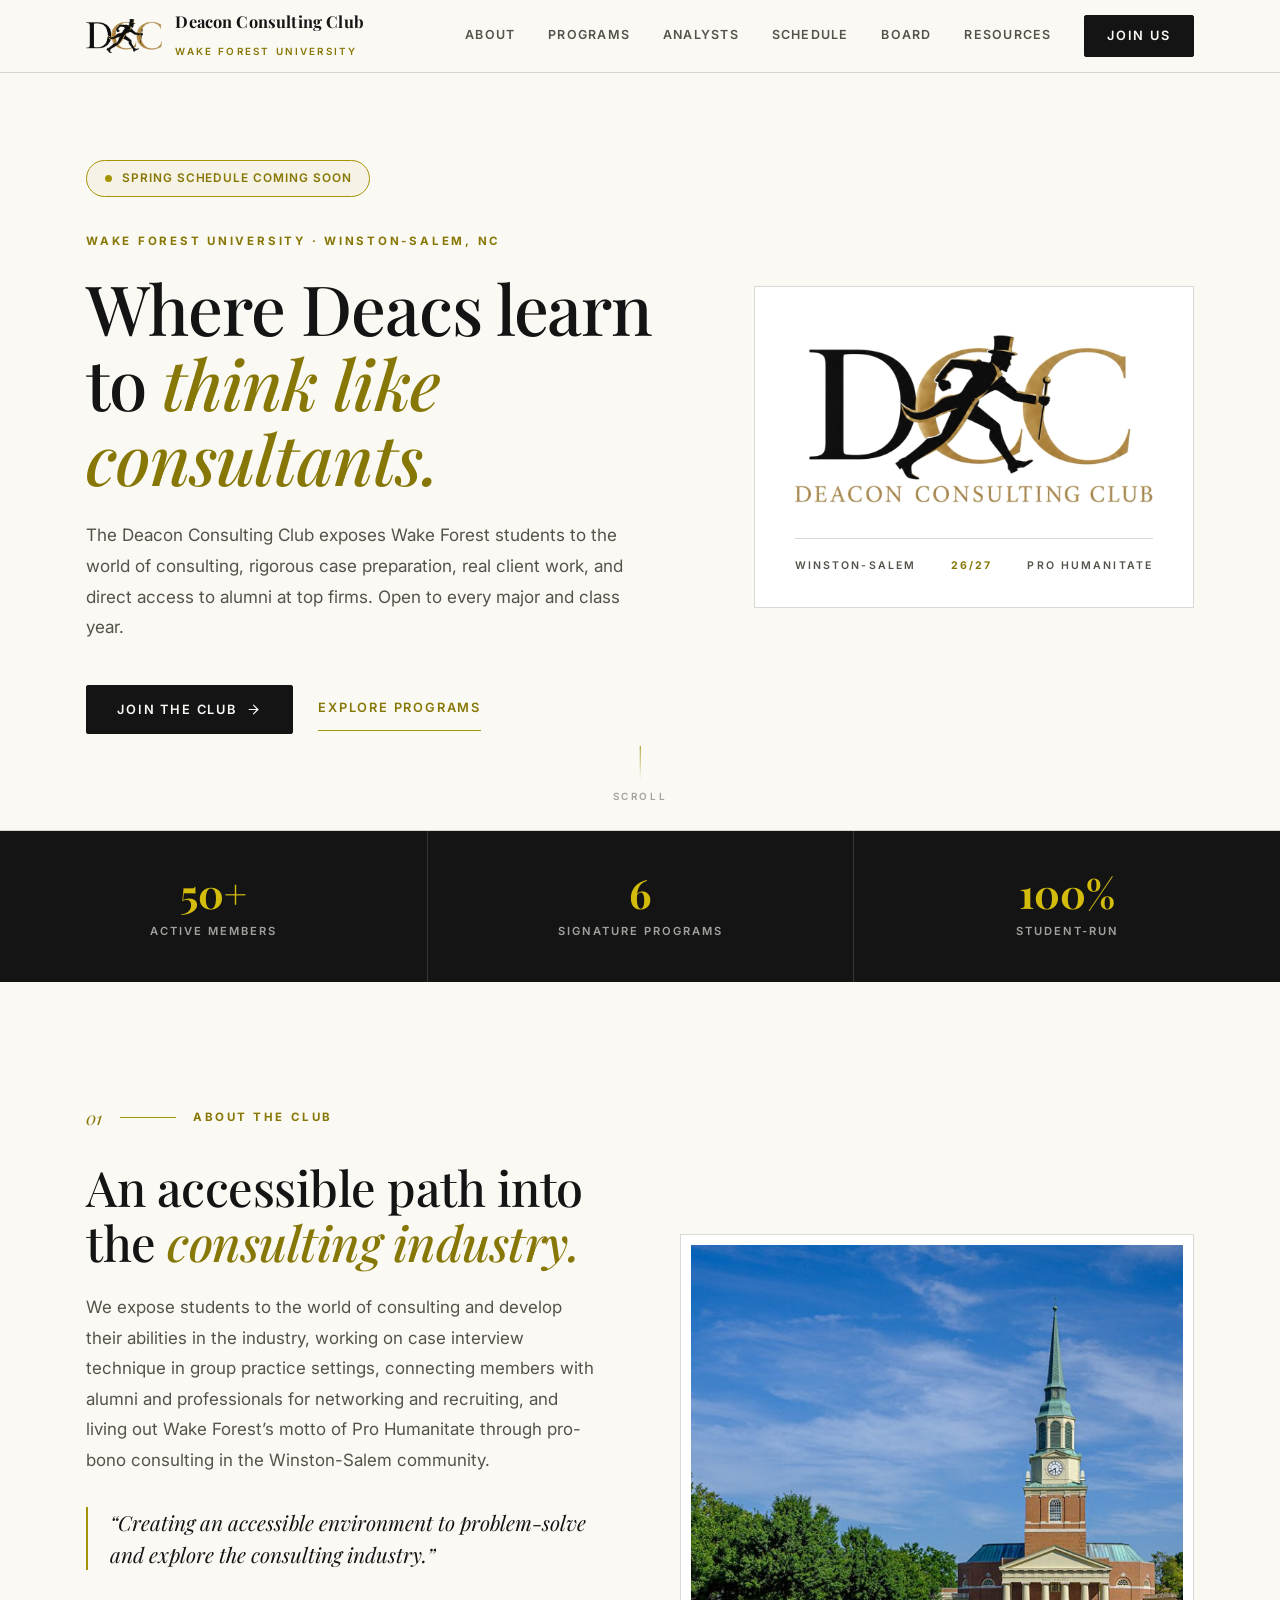
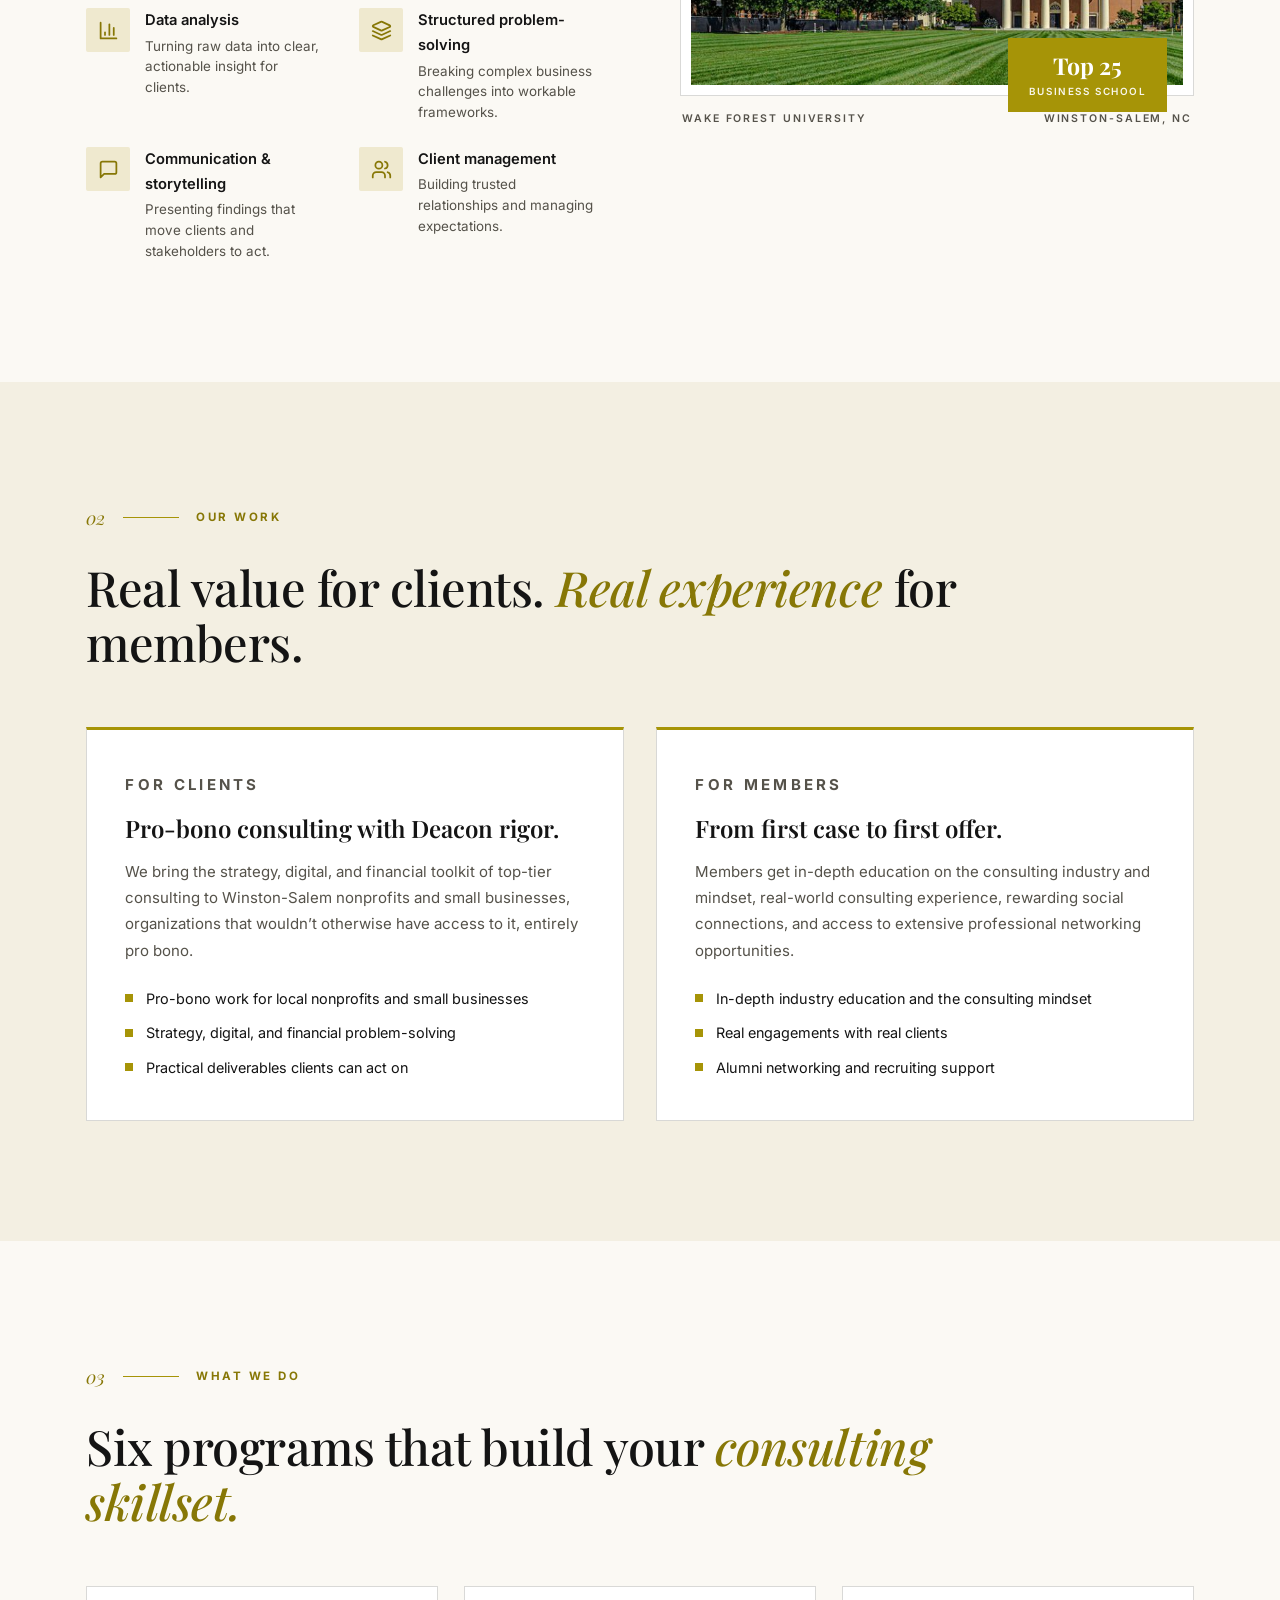
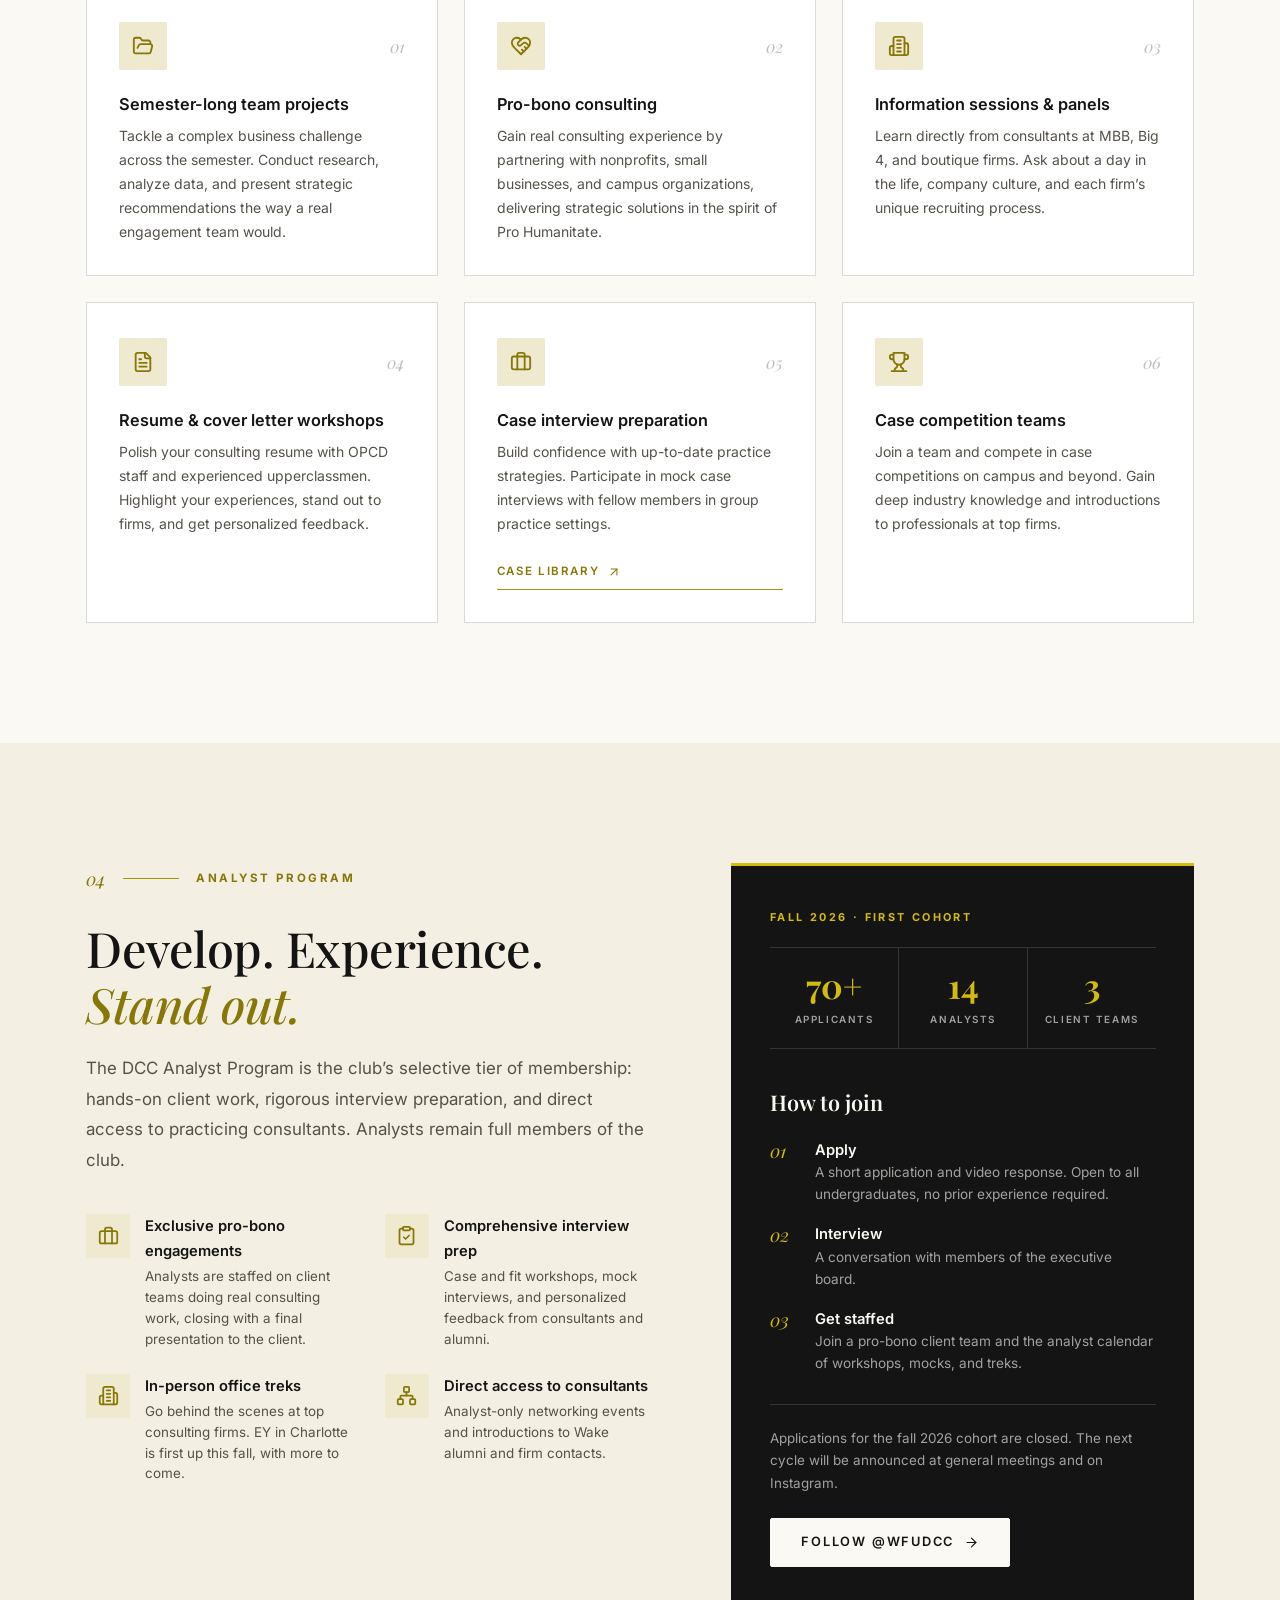
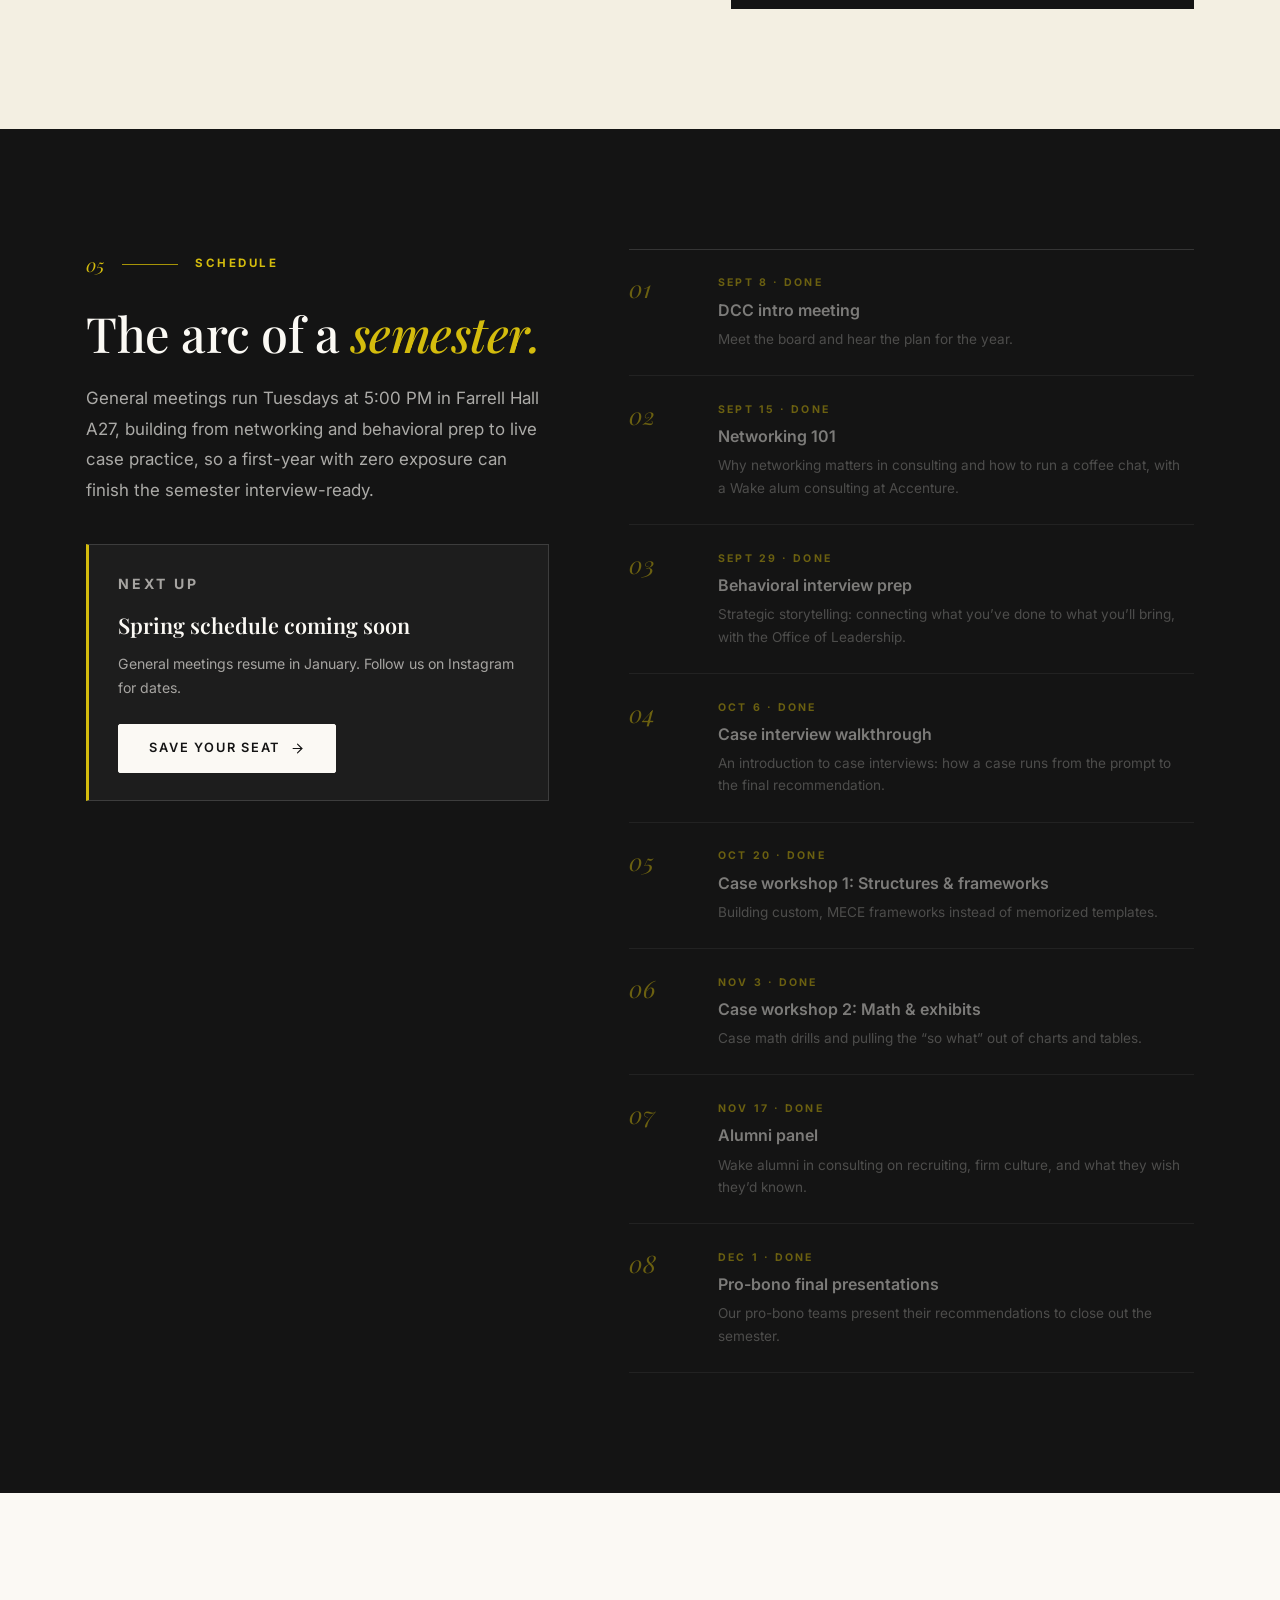
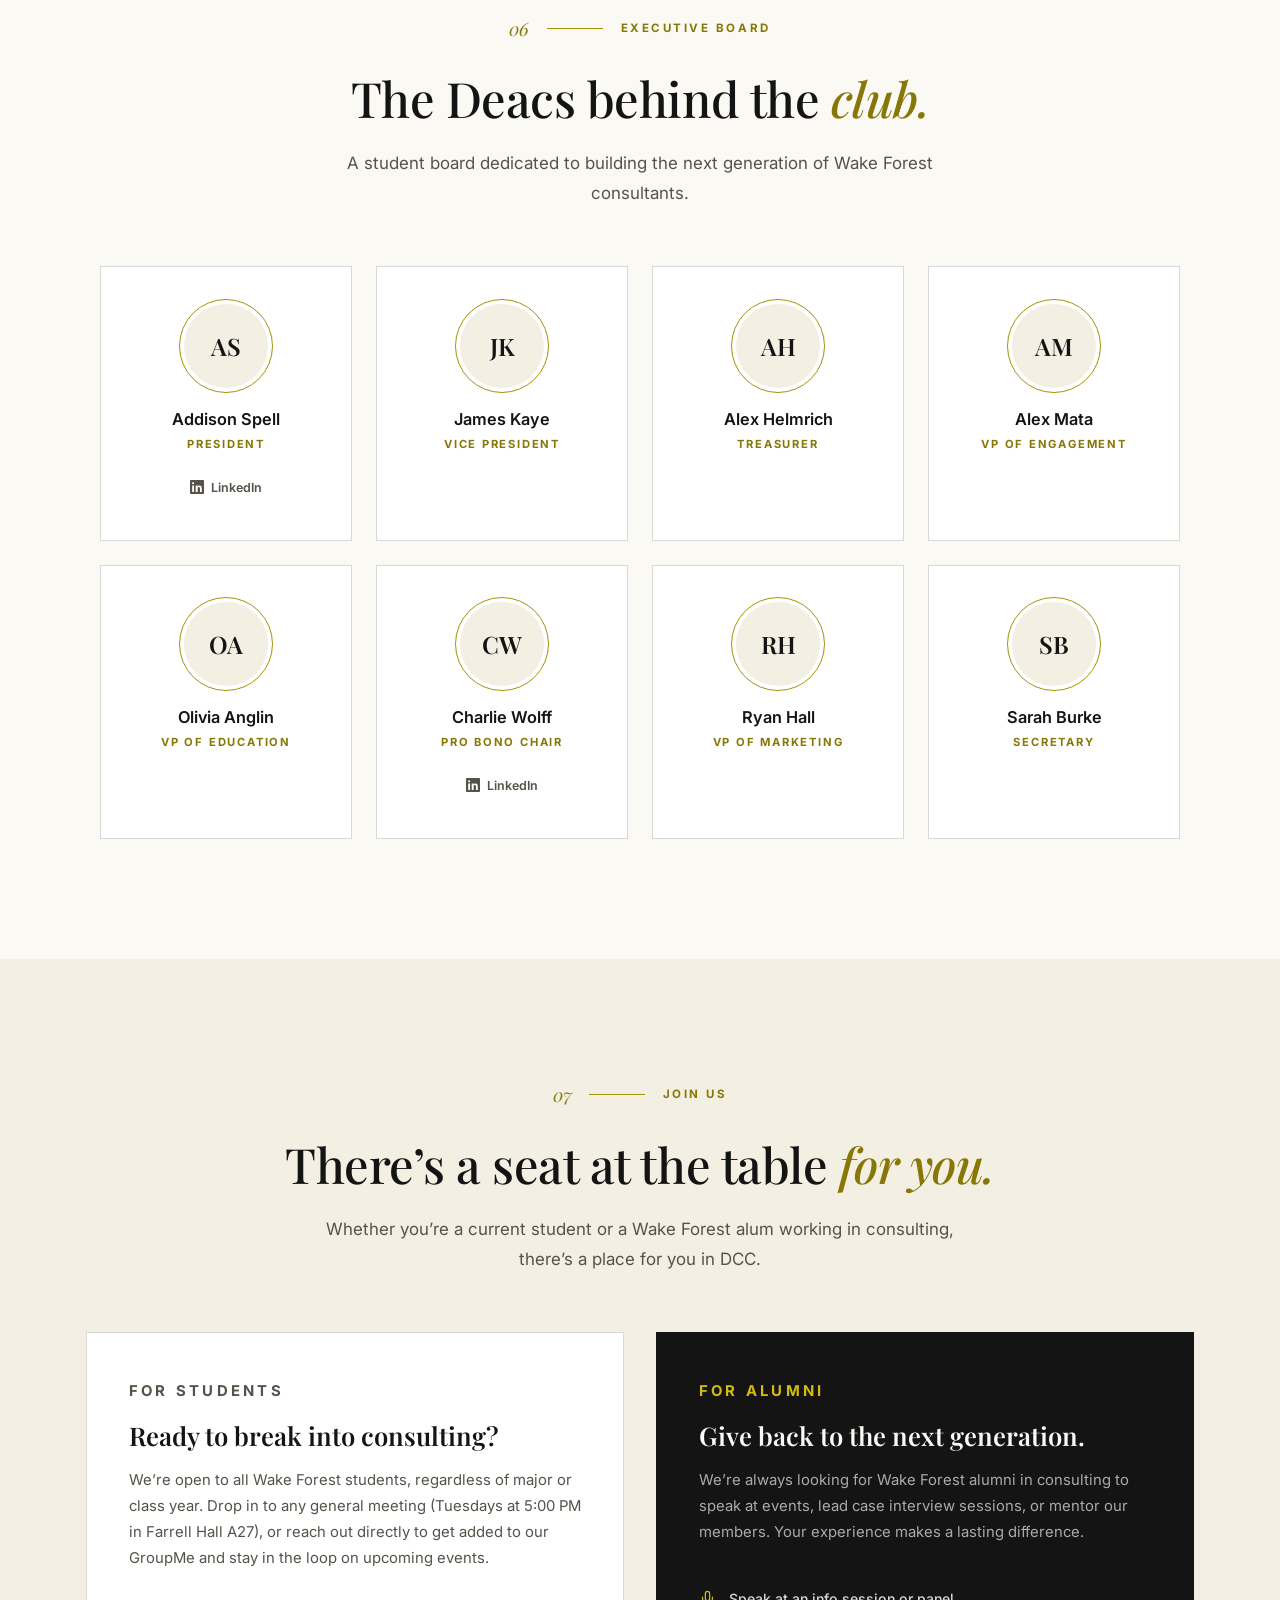
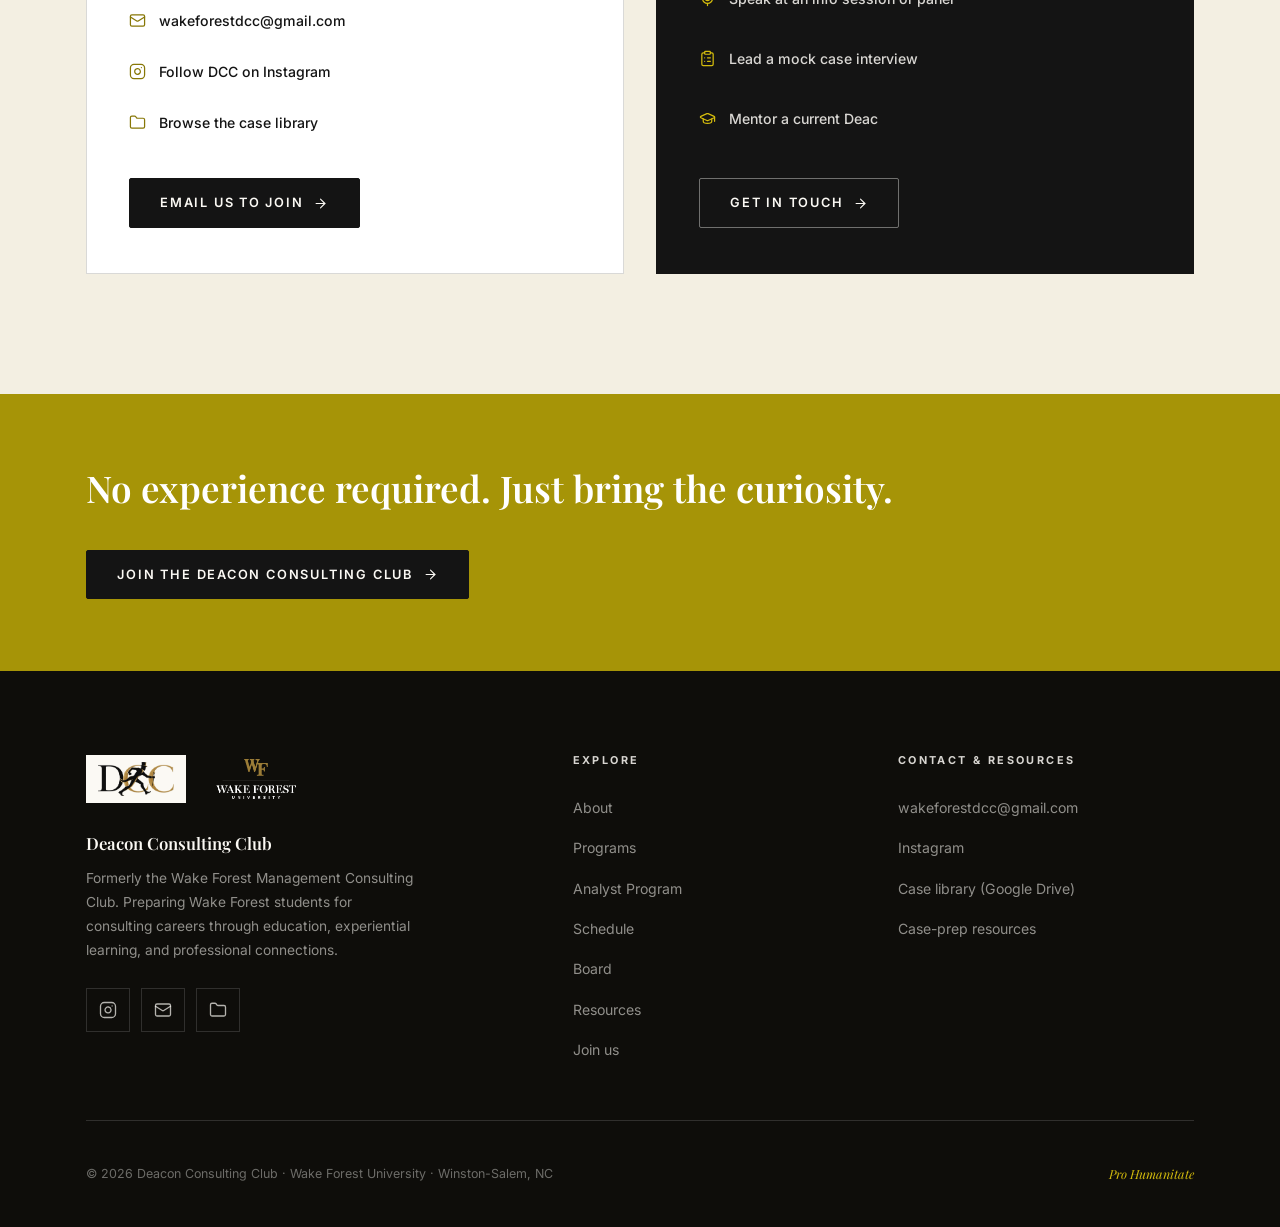
==== commit 8edb5d9e: "Swap em dashes for commas in site copy All 23 em dashes on the home and resources pages (body copy, " ====
--- a/index.html
+++ b/index.html
@@ -3,12 +3,14 @@
 <head>
   <meta charset="UTF-8" />
   <meta name="viewport" content="width=device-width, initial-scale=1.0" />
-  <title>Deacon Consulting Club — Wake Forest University</title>
+  <title>Deacon Consulting Club, Wake Forest University</title>
   <meta name="description" content="The Deacon Consulting Club (formerly the Wake Forest Management Consulting Club) prepares Wake Forest students for consulting careers through case prep, pro-bono client work, and direct access to top firms." />
-  <meta property="og:title" content="Deacon Consulting Club — Wake Forest University" />
-  <meta property="og:description" content="Where Deacs learn to think like consultants. Case prep, real client work, and direct access to top firms — open to every major." />
-  <meta property="og:image" content="https://alexmata1225.github.io/dcc-website/assets/dcc-logo.png" />
+  <meta property="og:title" content="Deacon Consulting Club, Wake Forest University" />
+  <meta property="og:description" content="Where Deacs learn to think like consultants. Case prep, real client work, and direct access to top firms, open to every major." />
+  <meta property="og:image" content="https://wfudcc.org/assets/dcc-logo.png" />
+  <meta property="og:url" content="https://wfudcc.org/" />
   <meta property="og:type" content="website" />
+  <link rel="canonical" href="https://wfudcc.org/" />
   <link rel="icon" type="image/png" href="assets/favicon.png" />
   <link rel="apple-touch-icon" href="assets/apple-touch-icon.png" />
   <link rel="preconnect" href="https://fonts.googleapis.com" />
@@ -23,7 +25,7 @@
   <!-- ─── Navigation ─────────────────────────────────────────────── -->
   <header class="nav">
     <div class="nav__inner">
-      <a href="index.html" class="nav__brand" aria-label="Deacon Consulting Club — home">
+      <a href="index.html" class="nav__brand" aria-label="Deacon Consulting Club, home">
         <img src="assets/dcc-monogram.png" alt="DCC monogram" />
         <span>
           <span class="nav__brand-name">Deacon Consulting Club</span><br />
@@ -60,7 +62,7 @@
             <h1>Where Deacs learn to <em>think like consultants.</em></h1>
             <p class="hero__lede">
               The Deacon Consulting Club exposes Wake Forest students to the world of
-              consulting — rigorous case preparation, real client work, and direct access
+              consulting, rigorous case preparation, real client work, and direct access
               to alumni at top firms. Open to every major and class year.
             </p>
             <div class="hero__actions">
@@ -71,7 +73,7 @@
             </div>
           </div>
           <div class="hero__plate reveal">
-            <img src="assets/dcc-logo.png" alt="Deacon Consulting Club logo — DCC monogram with the Demon Deacon" />
+            <img src="assets/dcc-logo.png" alt="Deacon Consulting Club logo, DCC monogram with the Demon Deacon" />
             <p class="hero__plate-caption">
               <span>Winston-Salem</span>
               <strong>26/27</strong>
@@ -117,7 +119,7 @@
             <h2 class="headline">An accessible path into the <em>consulting industry.</em></h2>
             <p class="lede">
               We expose students to the world of consulting and develop their abilities in
-              the industry — working on case interview technique in group practice settings,
+              the industry, working on case interview technique in group practice settings,
               connecting members with alumni and professionals for networking and recruiting,
               and living out Wake Forest&rsquo;s motto of Pro&nbsp;Humanitate through pro-bono
               consulting in the Winston-Salem community.
@@ -199,8 +201,8 @@
             <h3>Pro-bono consulting with Deacon rigor.</h3>
             <p>
               We bring the strategy, digital, and financial toolkit of top-tier consulting
-              to Winston-Salem nonprofits and small businesses — organizations that
-              wouldn&rsquo;t otherwise have access to it — entirely pro bono.
+              to Winston-Salem nonprofits and small businesses, organizations that
+              wouldn&rsquo;t otherwise have access to it, entirely pro bono.
             </p>
             <ul>
               <li>Pro-bono work for local nonprofits and small businesses</li>
@@ -262,7 +264,7 @@
             <h3>Pro-bono consulting</h3>
             <p>
               Gain real consulting experience by partnering with nonprofits, small
-              businesses, and campus organizations — delivering strategic solutions in the
+              businesses, and campus organizations, delivering strategic solutions in the
               spirit of Pro Humanitate.
             </p>
           </article>
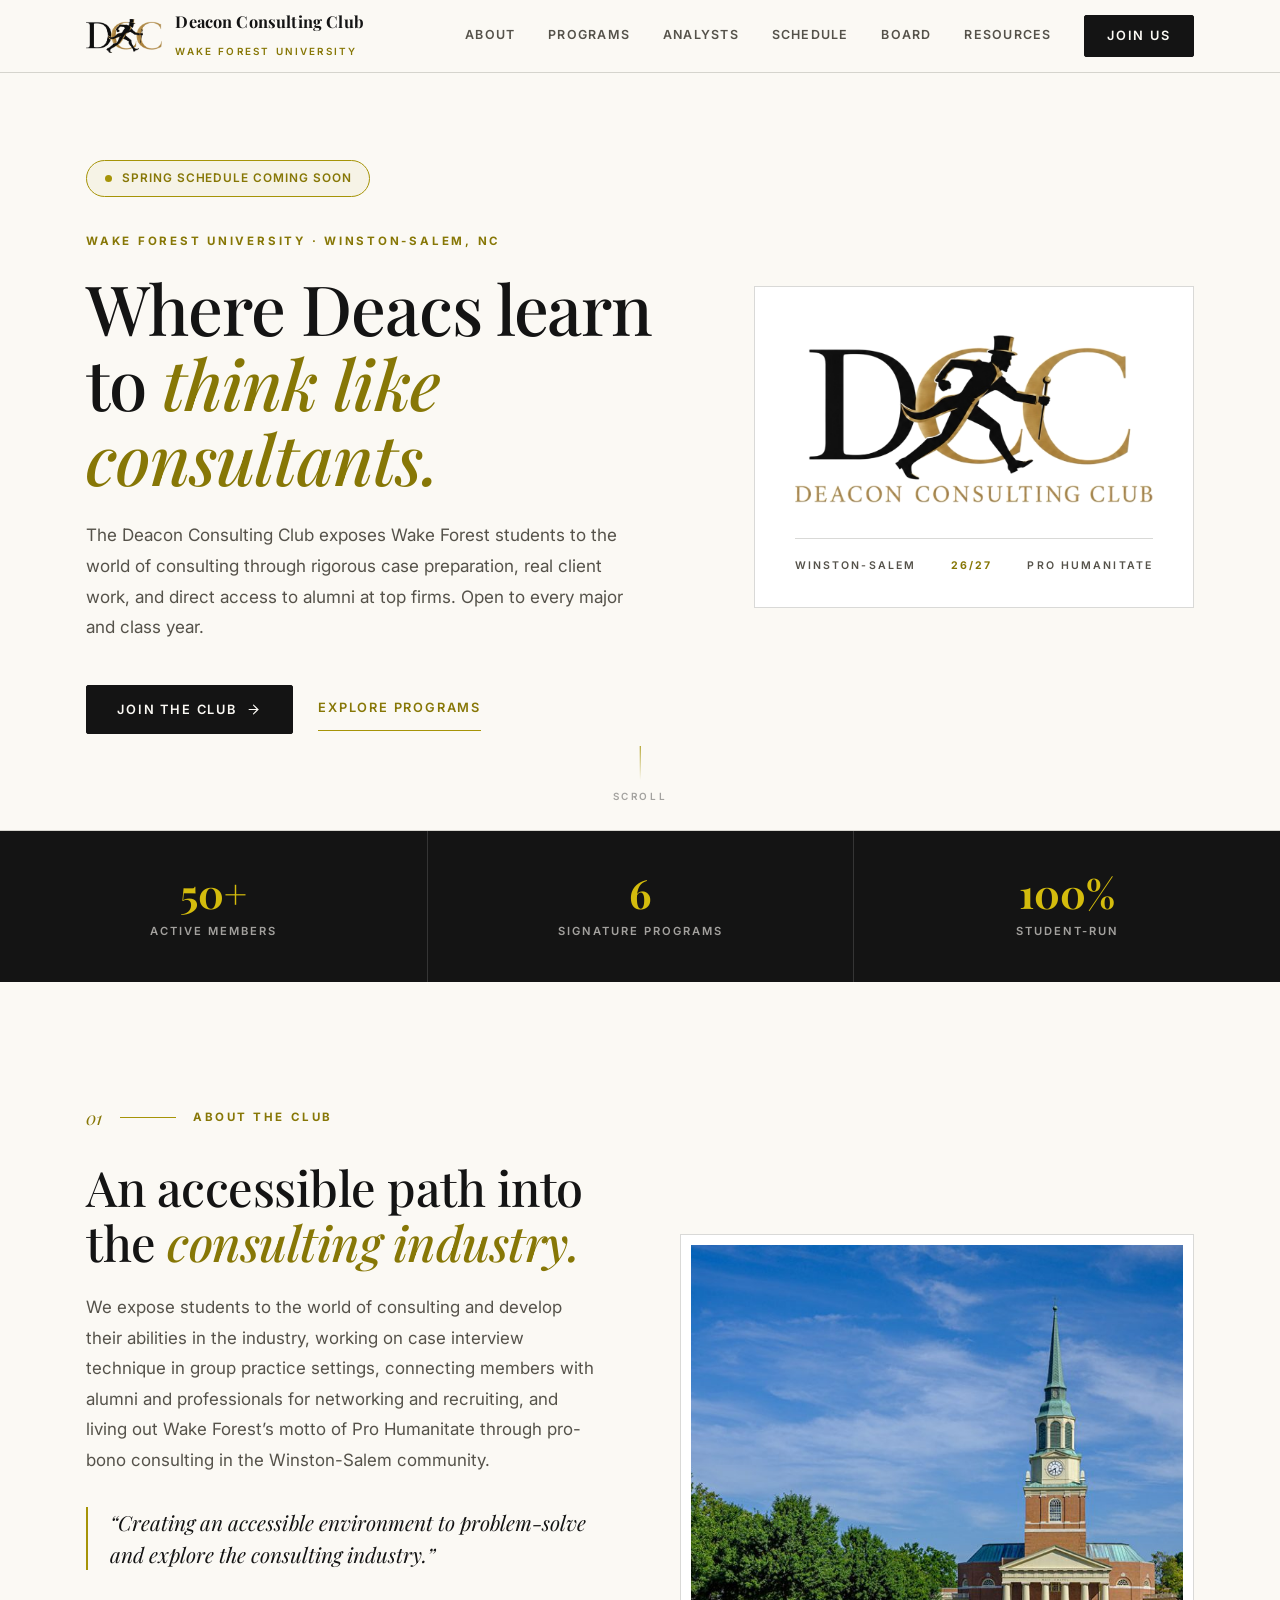
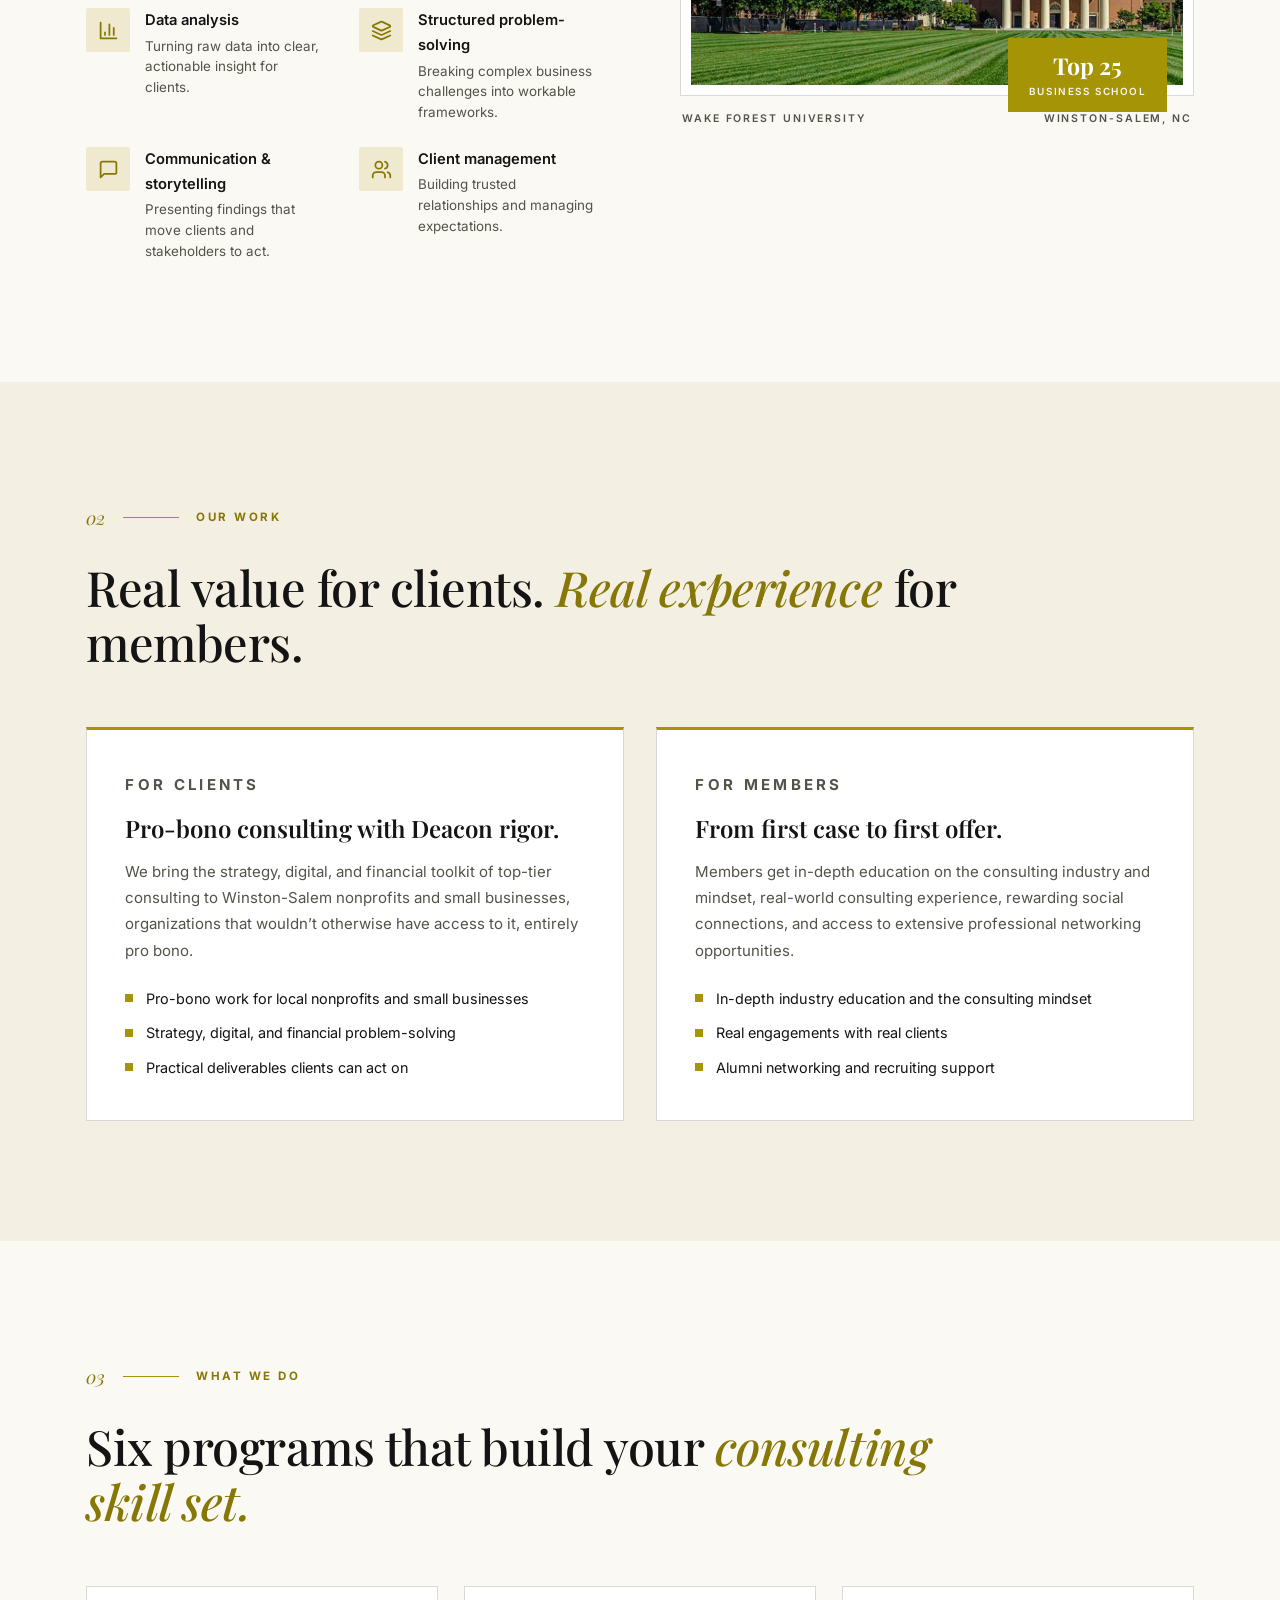
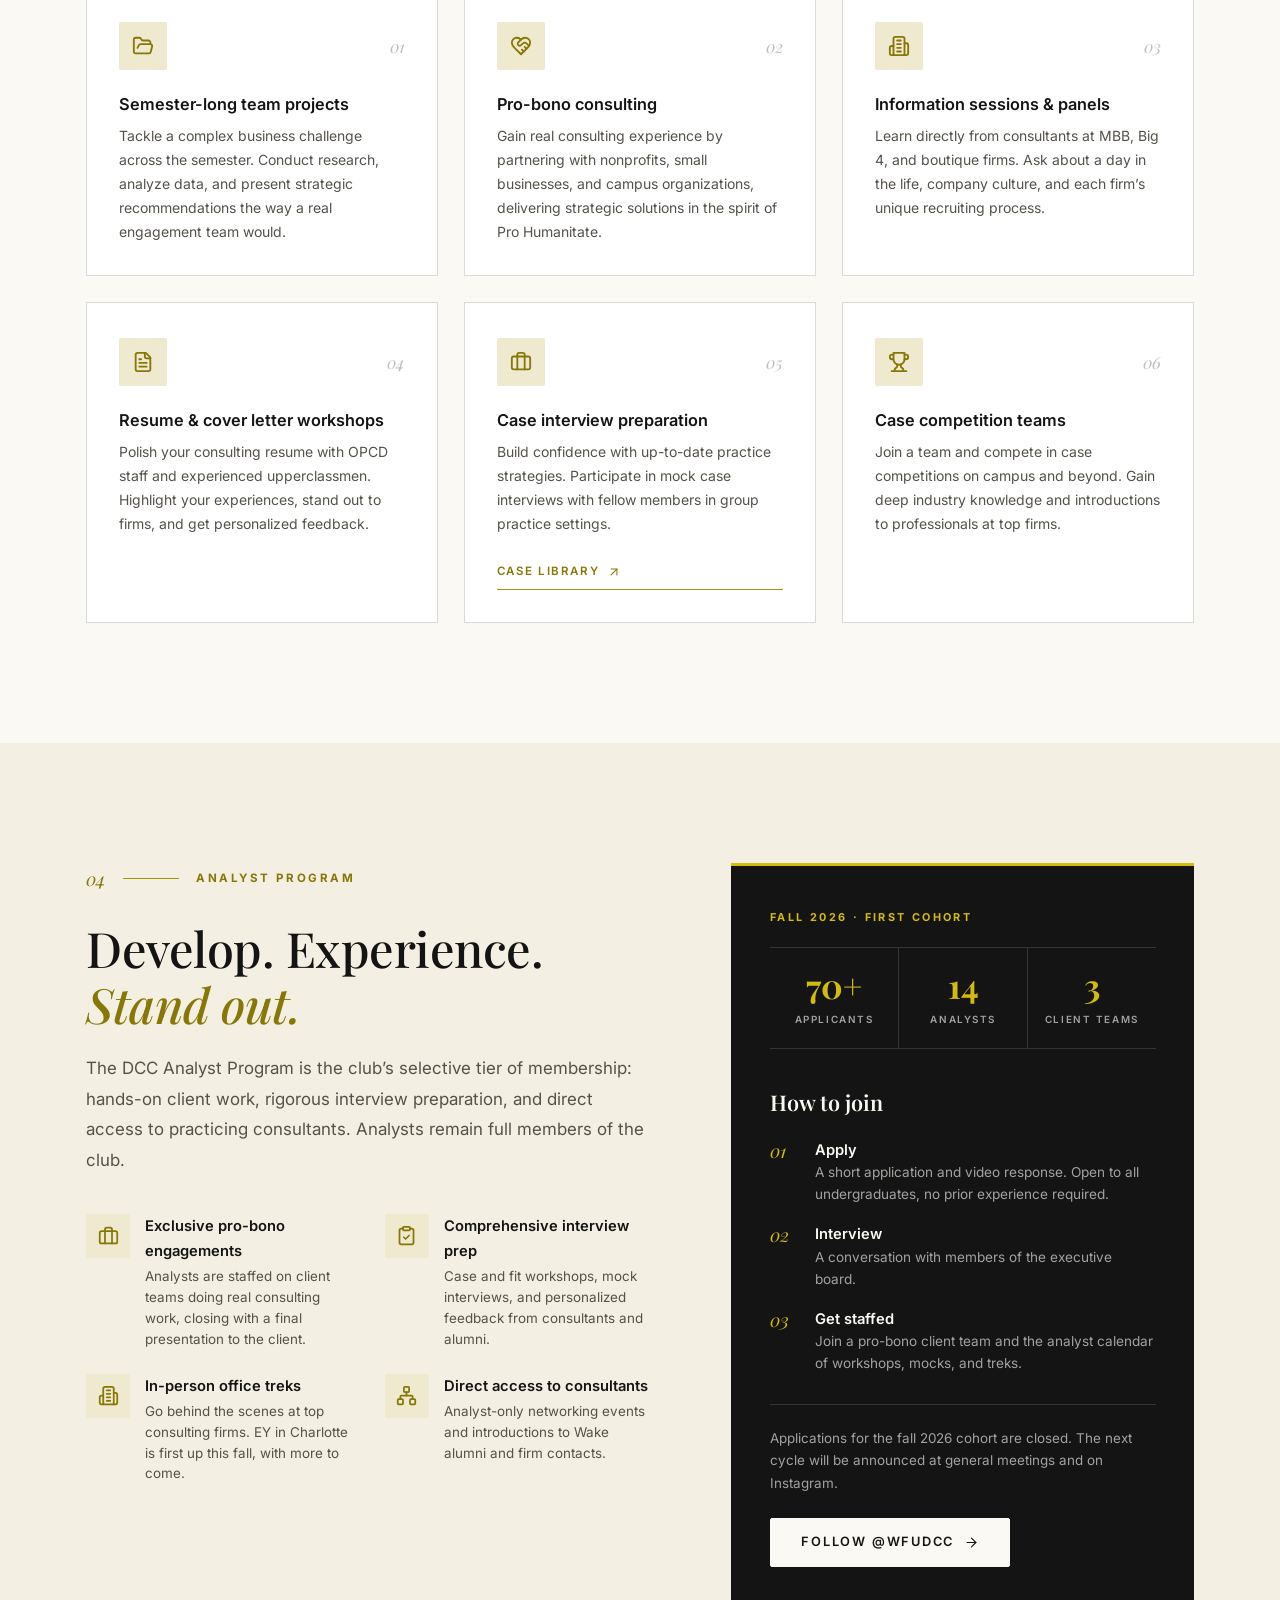
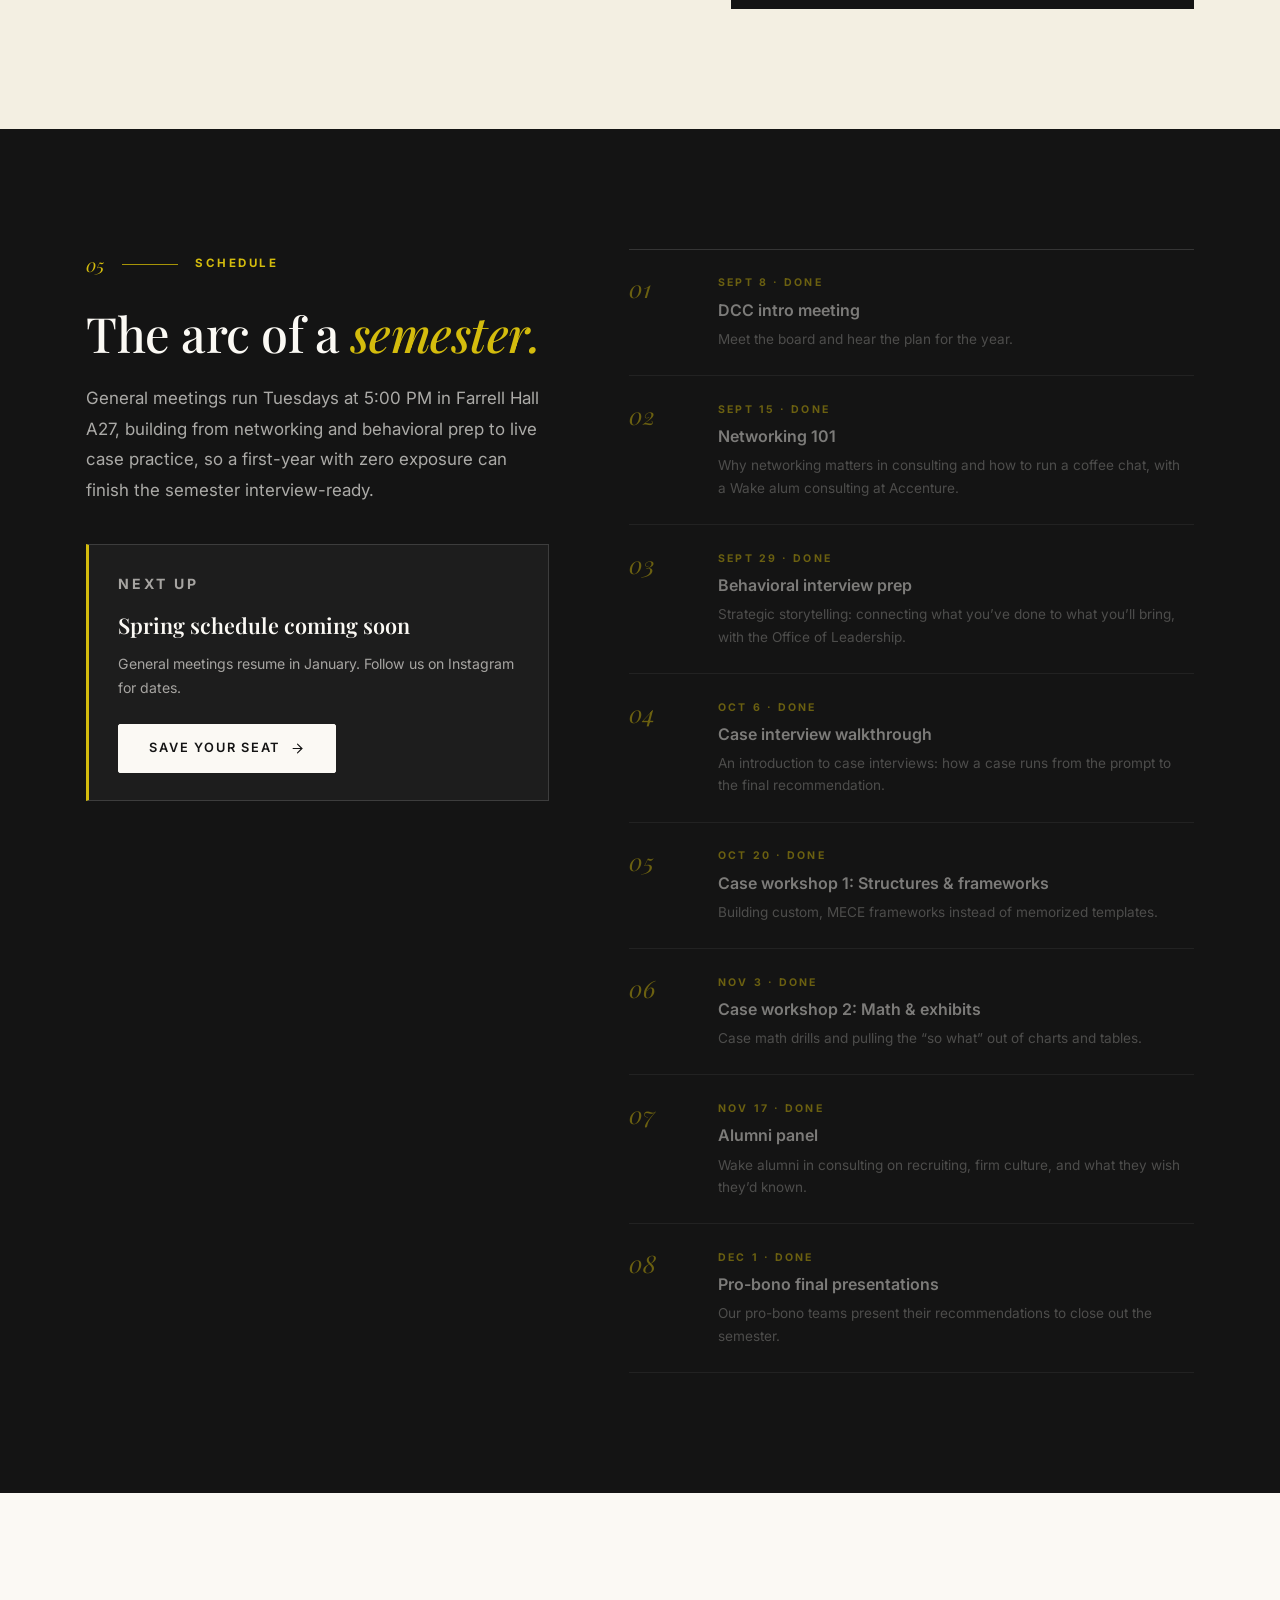
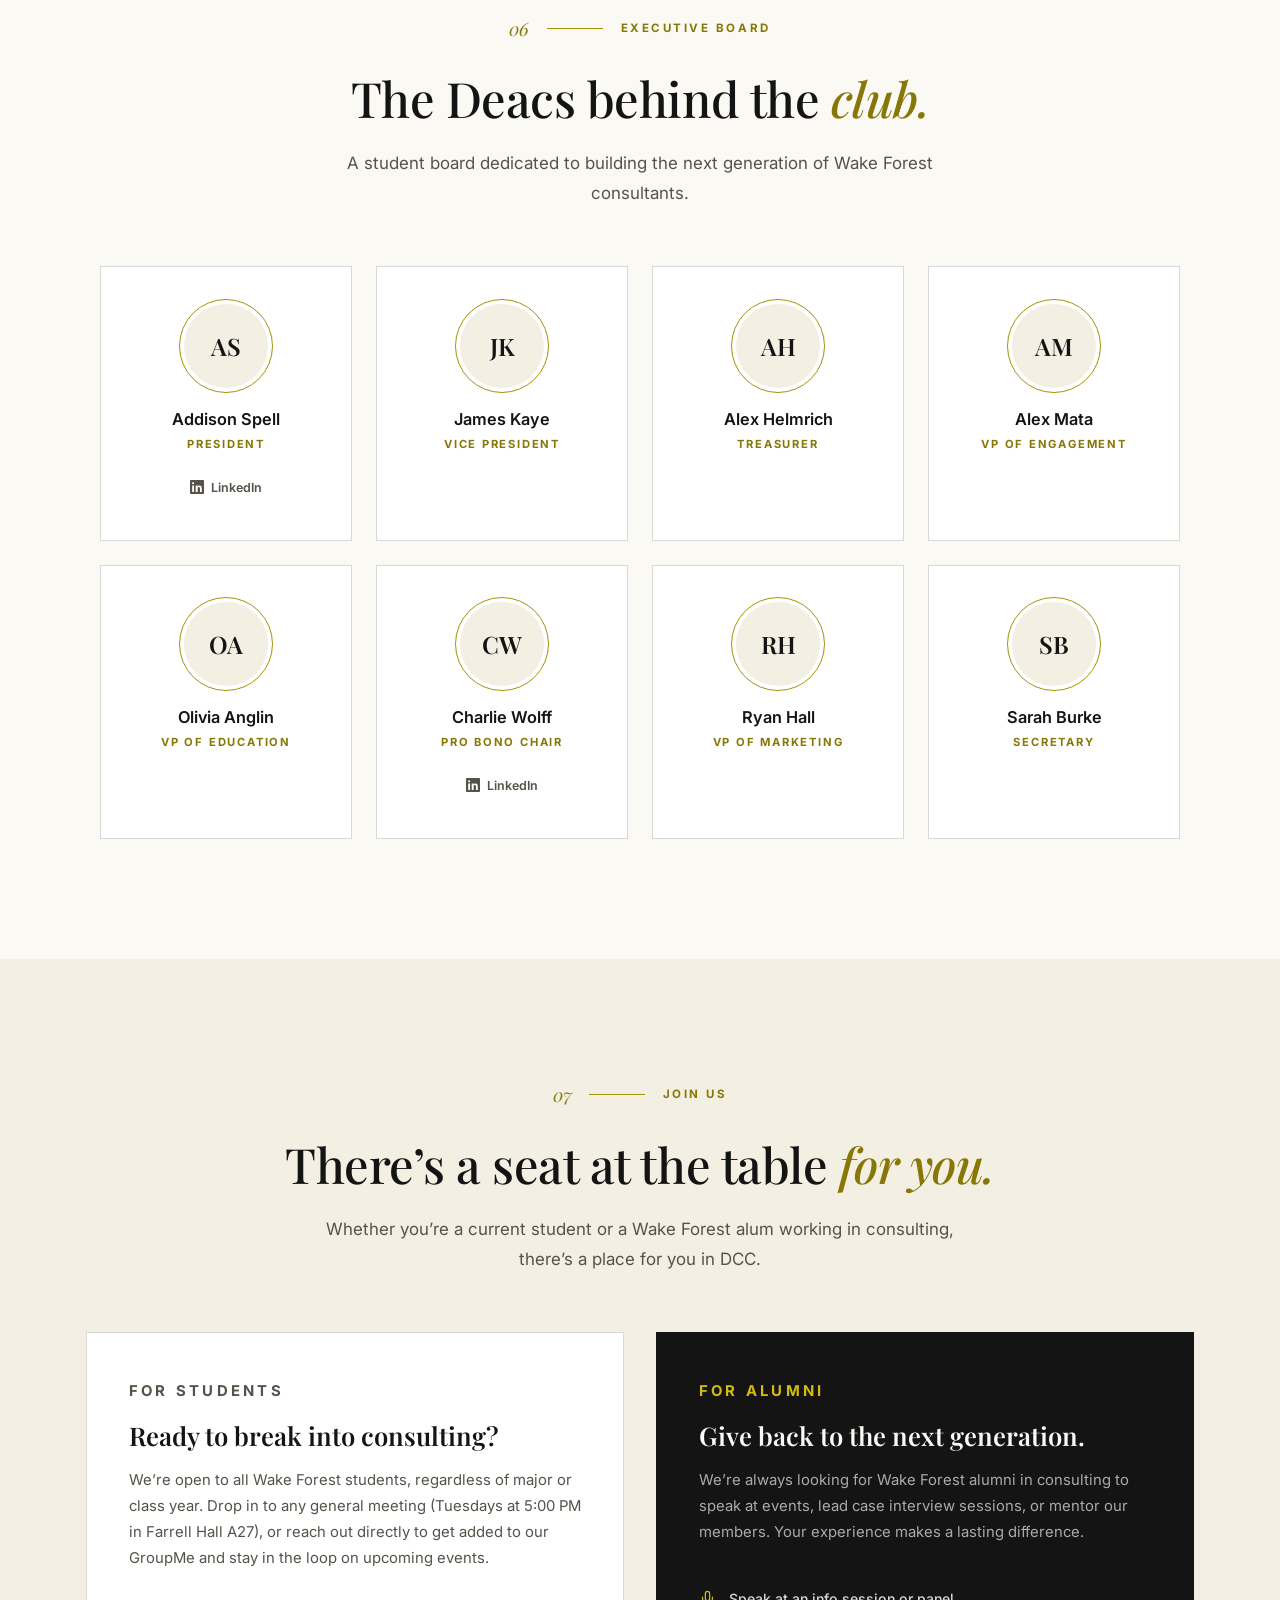
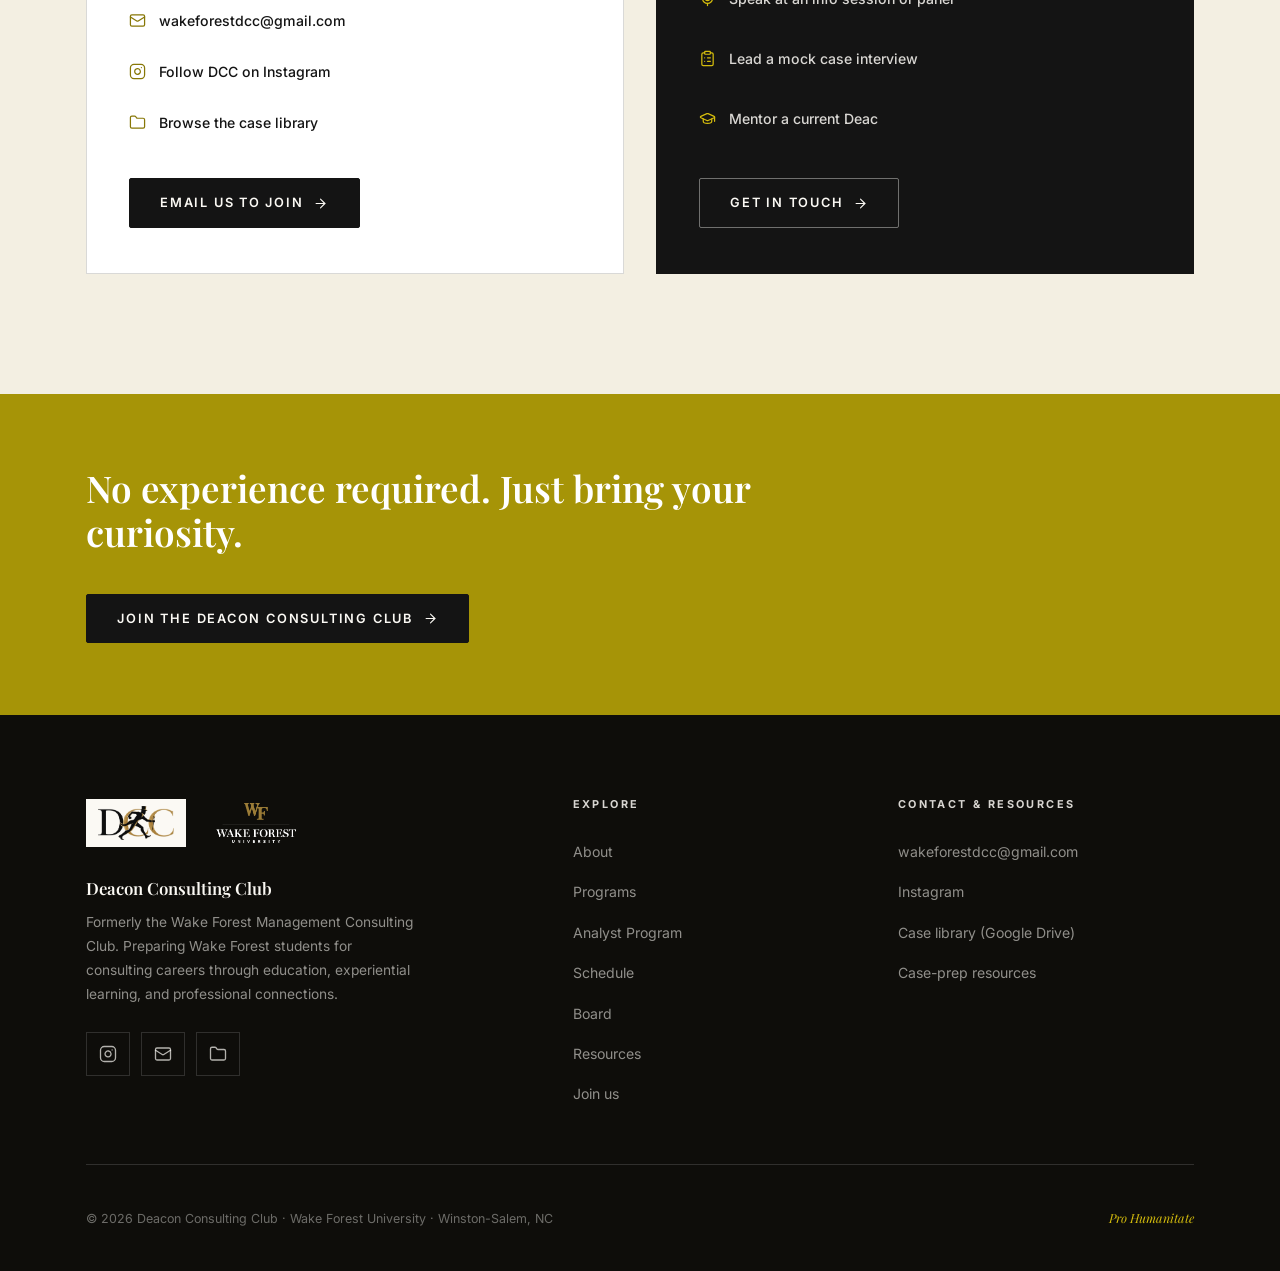
==== commit 49cb5c19: "Copy and layout polish pass Copy: smooth the sentences the em-dash swap left as comma splices (hero " ====
--- a/index.html
+++ b/index.html
@@ -6,7 +6,7 @@
   <title>Deacon Consulting Club, Wake Forest University</title>
   <meta name="description" content="The Deacon Consulting Club (formerly the Wake Forest Management Consulting Club) prepares Wake Forest students for consulting careers through case prep, pro-bono client work, and direct access to top firms." />
   <meta property="og:title" content="Deacon Consulting Club, Wake Forest University" />
-  <meta property="og:description" content="Where Deacs learn to think like consultants. Case prep, real client work, and direct access to top firms, open to every major." />
+  <meta property="og:description" content="Where Deacs learn to think like consultants. Case prep, real client work, and direct access to top firms. Open to every major." />
   <meta property="og:image" content="https://wfudcc.org/assets/dcc-logo.png" />
   <meta property="og:url" content="https://wfudcc.org/" />
   <meta property="og:type" content="website" />
@@ -58,11 +58,11 @@
               <span class="hero__announce-dot" aria-hidden="true"></span>
               <span data-next-announce>Next meeting · Tue, Oct 6 · 5:00 PM · Farrell Hall A27</span>
             </a>
-            <p class="hero__kicker">Wake Forest University · Winston-Salem, NC</p>
+            <p class="hero__kicker">Wake Forest University · <span class="nowrap">Winston-Salem, NC</span></p>
             <h1>Where Deacs learn to <em>think like consultants.</em></h1>
             <p class="hero__lede">
               The Deacon Consulting Club exposes Wake Forest students to the world of
-              consulting, rigorous case preparation, real client work, and direct access
+              consulting through rigorous case preparation, real client work, and direct access
               to alumni at top firms. Open to every major and class year.
             </p>
             <div class="hero__actions">
@@ -237,7 +237,7 @@
             <span class="kicker__rule"></span>
             <span class="kicker__label">What we do</span>
           </div>
-          <h2 class="headline">Six programs that build your <em>consulting skillset.</em></h2>
+          <h2 class="headline">Six programs that build your <em>consulting skill set.</em></h2>
         </div>
         <div class="programs__grid">
           <article class="program reveal">
@@ -664,7 +664,7 @@
     <section class="cta-band">
       <div class="container">
         <div class="cta-band__inner">
-          <h2>No experience required. Just bring the curiosity.</h2>
+          <h2>No experience required. Just bring your curiosity.</h2>
           <a href="mailto:wakeforestdcc@gmail.com?subject=Joining%20the%20Deacon%20Consulting%20Club" class="btn btn--ink">Join the Deacon Consulting Club
             <svg viewBox="0 0 24 24" fill="none" stroke="currentColor" stroke-width="1.75" stroke-linecap="round" stroke-linejoin="round" aria-hidden="true"><path d="M5 12h14"/><path d="m12 5 7 7-7 7"/></svg>
           </a>
--- a/assets/styles.css
+++ b/assets/styles.css
@@ -344,6 +344,7 @@
 }
 .hero__plate-caption span,
 .hero__plate-caption strong { white-space: nowrap; }
+.nowrap { white-space: nowrap; }
 .hero__plate-caption strong { color: var(--gold-text); font-weight: 700; }
 .hero__scroll {
   position: absolute;
@@ -1088,7 +1089,10 @@
   .hero__plate-caption { font-size: 0.6rem; letter-spacing: 0.14em; justify-content: center; }
   .pillars { grid-template-columns: 1fr; }
   .programs__grid { grid-template-columns: 1fr; }
-  .board-card { width: 100%; max-width: 340px; }
+  .board__grid { gap: 0.9rem; }
+  .board-card { width: calc(50% - 0.45rem); padding: 1.7rem 0.5rem 1.3rem; }
+  .board-card__avatar { width: 64px; height: 64px; font-size: 1.2rem; margin-bottom: 1rem; }
+  .board-card__role { font-size: 0.64rem; letter-spacing: 0.08em; }
   .timeline__row { grid-template-columns: 48px 1fr; gap: 1.1rem; }
   .join-card, .analyst-card { padding: 2.2rem 1.7rem; }
   .work-card { padding: 2.1rem 1.7rem; }
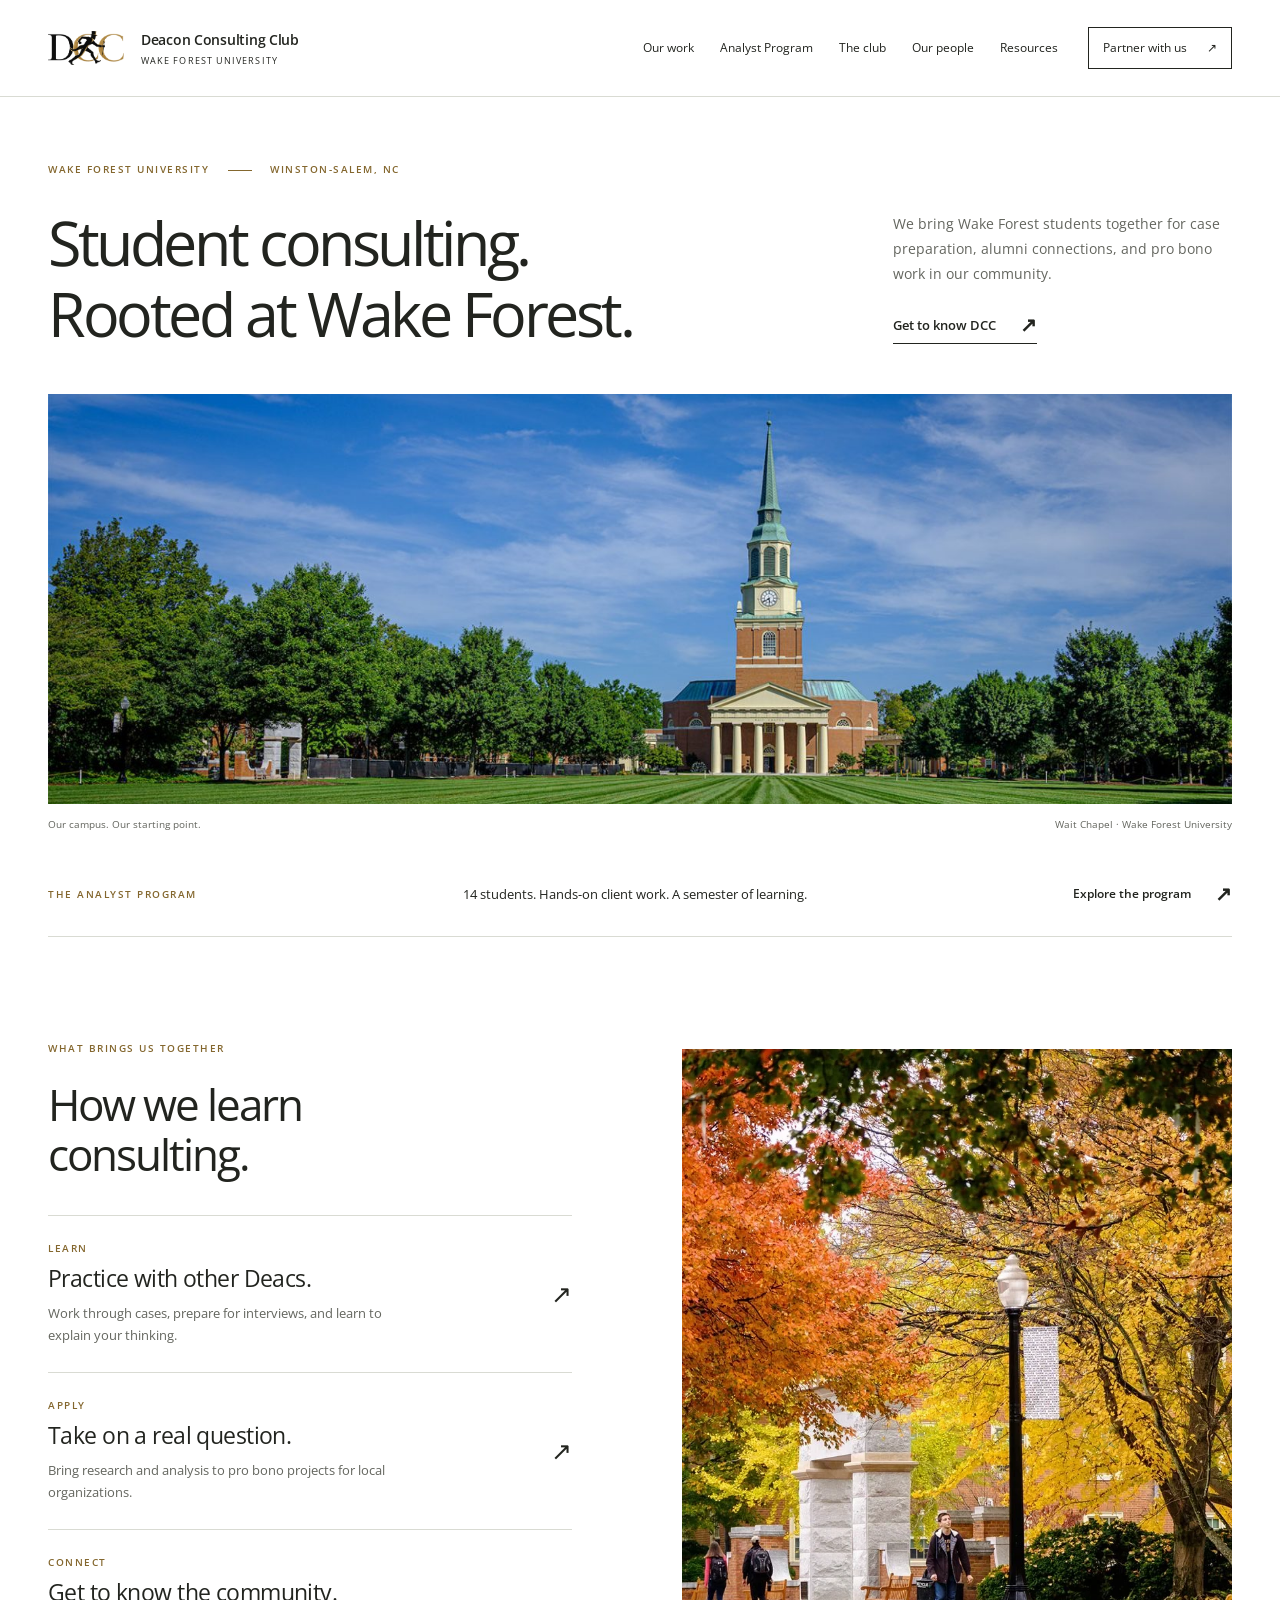
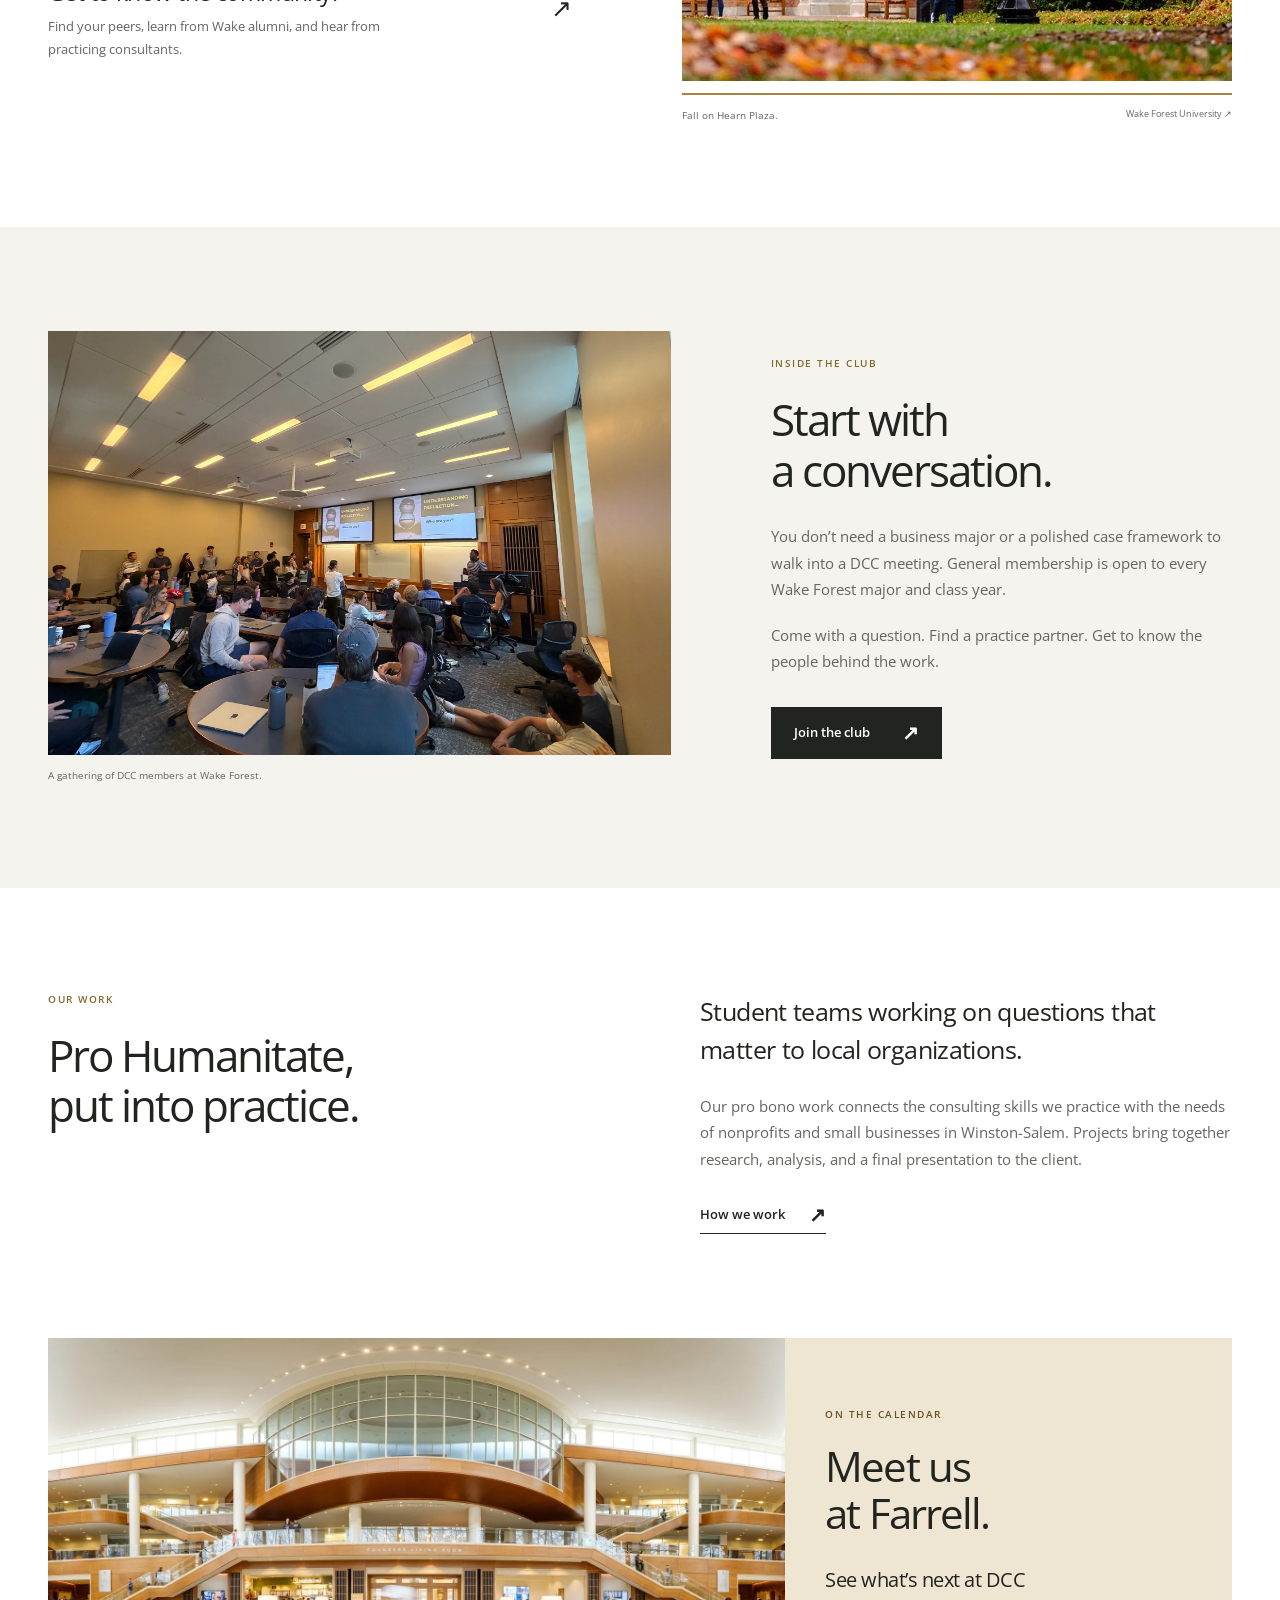
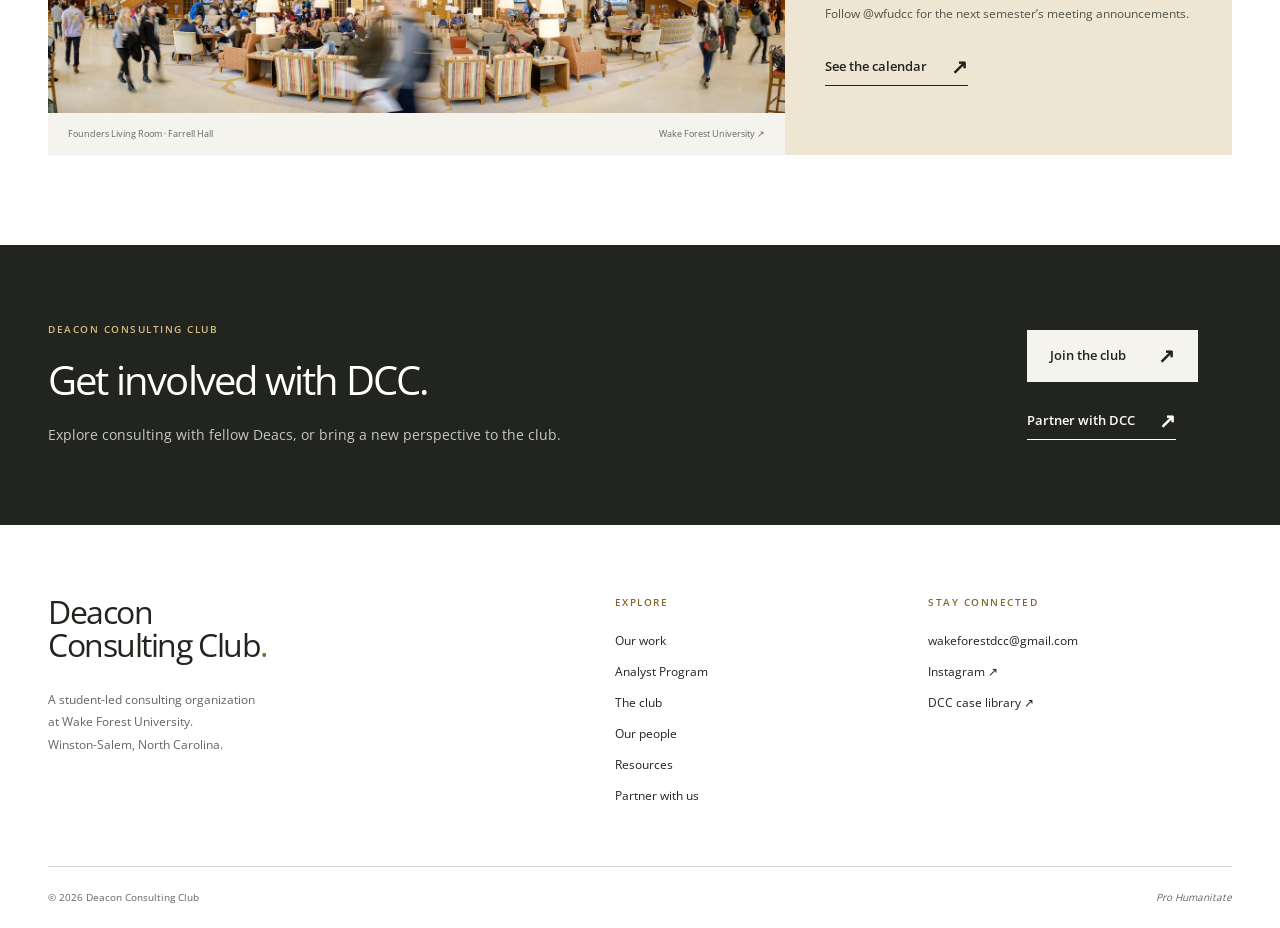
==== commit 2af6fb0d: "Launch DCC redesign with campus photography and dedicated program pages" ====
--- a/index.html
+++ b/index.html
@@ -1,737 +1,15 @@
-<!DOCTYPE html>
-<html lang="en">
-<head>
-  <meta charset="UTF-8" />
-  <meta name="viewport" content="width=device-width, initial-scale=1.0" />
-  <title>Deacon Consulting Club, Wake Forest University</title>
-  <meta name="description" content="The Deacon Consulting Club (formerly the Wake Forest Management Consulting Club) prepares Wake Forest students for consulting careers through case prep, pro-bono client work, and direct access to top firms." />
-  <meta property="og:title" content="Deacon Consulting Club, Wake Forest University" />
-  <meta property="og:description" content="Where Deacs learn to think like consultants. Case prep, real client work, and direct access to top firms. Open to every major." />
-  <meta property="og:image" content="https://wfudcc.org/assets/dcc-logo.png" />
-  <meta property="og:url" content="https://wfudcc.org/" />
-  <meta property="og:type" content="website" />
-  <link rel="canonical" href="https://wfudcc.org/" />
-  <link rel="icon" type="image/png" href="assets/favicon.png" />
-  <link rel="apple-touch-icon" href="assets/apple-touch-icon.png" />
-  <link rel="preconnect" href="https://fonts.googleapis.com" />
-  <link rel="preconnect" href="https://fonts.gstatic.com" crossorigin />
-  <link href="https://fonts.googleapis.com/css2?family=Playfair+Display:ital,wght@0,500;0,600;0,700;1,500;1,600&family=Inter:wght@400;500;600;700&display=swap" rel="stylesheet" />
-  <link rel="stylesheet" href="assets/styles.css" />
-</head>
-<body>
-
-  <a class="skip-link" href="#main">Skip to main content</a>
-
-  <!-- ─── Navigation ─────────────────────────────────────────────── -->
-  <header class="nav">
-    <div class="nav__inner">
-      <a href="index.html" class="nav__brand" aria-label="Deacon Consulting Club, home">
-        <img src="assets/dcc-monogram.png" alt="DCC monogram" />
-        <span>
-          <span class="nav__brand-name">Deacon Consulting Club</span><br />
-          <span class="nav__brand-sub">Wake Forest University</span>
-        </span>
-      </a>
-      <button class="nav__toggle" aria-label="Open menu" aria-expanded="false">
-        <span></span><span></span><span></span>
-      </button>
-      <nav class="nav__links" aria-label="Primary">
-        <a href="#about">About</a>
-        <a href="#programs">Programs</a>
-        <a href="#analysts">Analysts</a>
-        <a href="#schedule">Schedule</a>
-        <a href="#board">Board</a>
-        <a href="resources.html">Resources</a>
-        <a href="#join" class="btn btn--ink">Join us</a>
-      </nav>
-    </div>
-  </header>
-
-  <main id="main">
-
-    <!-- ─── Hero ────────────────────────────────────────────────── -->
-    <section class="hero">
-      <div class="container">
-        <div class="hero__grid">
-          <div>
-            <a class="hero__announce" href="#schedule">
-              <span class="hero__announce-dot" aria-hidden="true"></span>
-              <span data-next-announce>Next meeting · Tue, Oct 6 · 5:00 PM · Farrell Hall A27</span>
-            </a>
-            <p class="hero__kicker">Wake Forest University · <span class="nowrap">Winston-Salem, NC</span></p>
-            <h1>Where Deacs learn to <em>think like consultants.</em></h1>
-            <p class="hero__lede">
-              The Deacon Consulting Club exposes Wake Forest students to the world of
-              consulting through rigorous case preparation, real client work, and direct access
-              to alumni at top firms. Open to every major and class year.
-            </p>
-            <div class="hero__actions">
-              <a href="#join" class="btn btn--ink">Join the club
-                <svg viewBox="0 0 24 24" fill="none" stroke="currentColor" stroke-width="1.75" stroke-linecap="round" stroke-linejoin="round" aria-hidden="true"><path d="M5 12h14"/><path d="m12 5 7 7-7 7"/></svg>
-              </a>
-              <a href="#programs" class="textlink">Explore programs</a>
-            </div>
-          </div>
-          <div class="hero__plate reveal">
-            <img src="assets/dcc-logo.png" alt="Deacon Consulting Club logo, DCC monogram with the Demon Deacon" />
-            <p class="hero__plate-caption">
-              <span>Winston-Salem</span>
-              <strong>26/27</strong>
-              <span>Pro Humanitate</span>
-            </p>
-          </div>
-        </div>
-      </div>
-      <div class="hero__scroll" aria-hidden="true">
-        <div class="hero__scroll-line"></div>
-        Scroll
-      </div>
-    </section>
-
-    <!-- ─── Stats ───────────────────────────────────────────────── -->
-    <section class="stats" aria-label="Club at a glance">
-      <div class="stats__grid">
-        <div class="stats__cell">
-          <div class="stats__number">50+</div>
-          <div class="stats__label">Active members</div>
-        </div>
-        <div class="stats__cell">
-          <div class="stats__number">6</div>
-          <div class="stats__label">Signature programs</div>
-        </div>
-        <div class="stats__cell">
-          <div class="stats__number">100%</div>
-          <div class="stats__label">Student-run</div>
-        </div>
-      </div>
-    </section>
-
-    <!-- ─── About ───────────────────────────────────────────────── -->
-    <section id="about" class="section">
-      <div class="container">
-        <div class="split">
-          <div class="reveal">
-            <div class="kicker">
-              <span class="kicker__no">01</span>
-              <span class="kicker__rule"></span>
-              <span class="kicker__label">About the club</span>
-            </div>
-            <h2 class="headline">An accessible path into the <em>consulting industry.</em></h2>
-            <p class="lede">
-              We expose students to the world of consulting and develop their abilities in
-              the industry, working on case interview technique in group practice settings,
-              connecting members with alumni and professionals for networking and recruiting,
-              and living out Wake Forest&rsquo;s motto of Pro&nbsp;Humanitate through pro-bono
-              consulting in the Winston-Salem community.
-            </p>
-            <blockquote class="pullquote">
-              &ldquo;Creating an accessible environment to problem-solve and explore the
-              consulting industry.&rdquo;
-            </blockquote>
-            <div class="pillars">
-              <div class="pillar">
-                <span class="pillar__icon" aria-hidden="true">
-                  <svg viewBox="0 0 24 24" fill="none" stroke="currentColor" stroke-width="1.75" stroke-linecap="round" stroke-linejoin="round"><path d="M3 3v18h18"/><path d="M18 17V9"/><path d="M13 17V5"/><path d="M8 17v-3"/></svg>
-                </span>
-                <div class="pillar__text">
-                  <strong>Data analysis</strong>
-                  <span>Turning raw data into clear, actionable insight for clients.</span>
-                </div>
-              </div>
-              <div class="pillar">
-                <span class="pillar__icon" aria-hidden="true">
-                  <svg viewBox="0 0 24 24" fill="none" stroke="currentColor" stroke-width="1.75" stroke-linecap="round" stroke-linejoin="round"><path d="m12.83 2.18a2 2 0 0 0-1.66 0L2.6 6.08a1 1 0 0 0 0 1.83l8.58 3.91a2 2 0 0 0 1.66 0l8.58-3.9a1 1 0 0 0 0-1.83Z"/><path d="m22 17.65-9.17 4.16a2 2 0 0 1-1.66 0L2 17.65"/><path d="m22 12.65-9.17 4.16a2 2 0 0 1-1.66 0L2 12.65"/></svg>
-                </span>
-                <div class="pillar__text">
-                  <strong>Structured problem-solving</strong>
-                  <span>Breaking complex business challenges into workable frameworks.</span>
-                </div>
-              </div>
-              <div class="pillar">
-                <span class="pillar__icon" aria-hidden="true">
-                  <svg viewBox="0 0 24 24" fill="none" stroke="currentColor" stroke-width="1.75" stroke-linecap="round" stroke-linejoin="round"><path d="M21 15a2 2 0 0 1-2 2H7l-4 4V5a2 2 0 0 1 2-2h14a2 2 0 0 1 2 2z"/></svg>
-                </span>
-                <div class="pillar__text">
-                  <strong>Communication &amp; storytelling</strong>
-                  <span>Presenting findings that move clients and stakeholders to act.</span>
-                </div>
-              </div>
-              <div class="pillar">
-                <span class="pillar__icon" aria-hidden="true">
-                  <svg viewBox="0 0 24 24" fill="none" stroke="currentColor" stroke-width="1.75" stroke-linecap="round" stroke-linejoin="round"><path d="M16 21v-2a4 4 0 0 0-4-4H6a4 4 0 0 0-4 4v2"/><circle cx="9" cy="7" r="4"/><path d="M22 21v-2a4 4 0 0 0-3-3.87"/><path d="M16 3.13a4 4 0 0 1 0 7.75"/></svg>
-                </span>
-                <div class="pillar__text">
-                  <strong>Client management</strong>
-                  <span>Building trusted relationships and managing expectations.</span>
-                </div>
-              </div>
-            </div>
-          </div>
-          <div class="reveal">
-            <div class="frame">
-              <img src="assets/campus.jpg" alt="Wake Forest University campus" loading="lazy" />
-              <div class="frame__badge">
-                <strong>Top 25</strong>
-                <span>Business school</span>
-              </div>
-            </div>
-            <p class="frame__caption">
-              <span>Wake Forest University</span>
-              <span>Winston-Salem, NC</span>
-            </p>
-          </div>
-        </div>
-      </div>
-    </section>
-
-    <!-- ─── Our work ────────────────────────────────────────────── -->
-    <section id="work" class="section section--cream">
-      <div class="container">
-        <div class="reveal">
-          <div class="kicker">
-            <span class="kicker__no">02</span>
-            <span class="kicker__rule"></span>
-            <span class="kicker__label">Our work</span>
-          </div>
-          <h2 class="headline">Real value for clients. <em>Real experience</em> for members.</h2>
-        </div>
-        <div class="work__grid">
-          <div class="work-card reveal">
-            <p class="work-card__tag">For clients</p>
-            <h3>Pro-bono consulting with Deacon rigor.</h3>
-            <p>
-              We bring the strategy, digital, and financial toolkit of top-tier consulting
-              to Winston-Salem nonprofits and small businesses, organizations that
-              wouldn&rsquo;t otherwise have access to it, entirely pro bono.
-            </p>
-            <ul>
-              <li>Pro-bono work for local nonprofits and small businesses</li>
-              <li>Strategy, digital, and financial problem-solving</li>
-              <li>Practical deliverables clients can act on</li>
-            </ul>
-          </div>
-          <div class="work-card reveal">
-            <p class="work-card__tag">For members</p>
-            <h3>From first case to first offer.</h3>
-            <p>
-              Members get in-depth education on the consulting industry and mindset,
-              real-world consulting experience, rewarding social connections, and access
-              to extensive professional networking opportunities.
-            </p>
-            <ul>
-              <li>In-depth industry education and the consulting mindset</li>
-              <li>Real engagements with real clients</li>
-              <li>Alumni networking and recruiting support</li>
-            </ul>
-          </div>
-        </div>
-      </div>
-    </section>
-
-    <!-- ─── Programs ────────────────────────────────────────────── -->
-    <section id="programs" class="section">
-      <div class="container">
-        <div class="reveal">
-          <div class="kicker">
-            <span class="kicker__no">03</span>
-            <span class="kicker__rule"></span>
-            <span class="kicker__label">What we do</span>
-          </div>
-          <h2 class="headline">Six programs that build your <em>consulting skill set.</em></h2>
-        </div>
-        <div class="programs__grid">
-          <article class="program reveal">
-            <div class="program__head">
-              <span class="program__icon" aria-hidden="true">
-                <svg viewBox="0 0 24 24" fill="none" stroke="currentColor" stroke-width="1.75" stroke-linecap="round" stroke-linejoin="round"><path d="m6 14 1.5-2.9A2 2 0 0 1 9.24 10H20a2 2 0 0 1 1.94 2.5l-1.54 6a2 2 0 0 1-1.95 1.5H4a2 2 0 0 1-2-2V5a2 2 0 0 1 2-2h3.9a2 2 0 0 1 1.69.9l.81 1.2a2 2 0 0 0 1.67.9H18a2 2 0 0 1 2 2v2"/></svg>
-              </span>
-              <span class="program__no">01</span>
-            </div>
-            <h3>Semester-long team projects</h3>
-            <p>
-              Tackle a complex business challenge across the semester. Conduct research,
-              analyze data, and present strategic recommendations the way a real
-              engagement team would.
-            </p>
-          </article>
-          <article class="program reveal">
-            <div class="program__head">
-              <span class="program__icon" aria-hidden="true">
-                <svg viewBox="0 0 24 24" fill="none" stroke="currentColor" stroke-width="1.75" stroke-linecap="round" stroke-linejoin="round"><path d="M19 14c1.49-1.46 3-3.21 3-5.5A5.5 5.5 0 0 0 16.5 3c-1.76 0-3 .5-4.5 2-1.5-1.5-2.74-2-4.5-2A5.5 5.5 0 0 0 2 8.5c0 2.3 1.5 4.05 3 5.5l7 7Z"/><path d="M12 5 9.04 7.96a2.17 2.17 0 0 0 0 3.08c.82.82 2.13.85 3 .07l2.07-1.9a2.82 2.82 0 0 1 3.79 0l2.96 2.66"/><path d="m18 15-2-2"/><path d="m15 18-2-2"/></svg>
-              </span>
-              <span class="program__no">02</span>
-            </div>
-            <h3>Pro-bono consulting</h3>
-            <p>
-              Gain real consulting experience by partnering with nonprofits, small
-              businesses, and campus organizations, delivering strategic solutions in the
-              spirit of Pro Humanitate.
-            </p>
-          </article>
-          <article class="program reveal">
-            <div class="program__head">
-              <span class="program__icon" aria-hidden="true">
-                <svg viewBox="0 0 24 24" fill="none" stroke="currentColor" stroke-width="1.75" stroke-linecap="round" stroke-linejoin="round"><path d="M6 22V4a2 2 0 0 1 2-2h8a2 2 0 0 1 2 2v18Z"/><path d="M6 12H4a2 2 0 0 0-2 2v6a2 2 0 0 0 2 2h2"/><path d="M18 9h2a2 2 0 0 1 2 2v9a2 2 0 0 1-2 2h-2"/><path d="M10 6h4"/><path d="M10 10h4"/><path d="M10 14h4"/><path d="M10 18h4"/></svg>
-              </span>
-              <span class="program__no">03</span>
-            </div>
-            <h3>Information sessions &amp; panels</h3>
-            <p>
-              Learn directly from consultants at MBB, Big 4, and boutique firms. Ask about
-              a day in the life, company culture, and each firm&rsquo;s unique recruiting
-              process.
-            </p>
-          </article>
-          <article class="program reveal">
-            <div class="program__head">
-              <span class="program__icon" aria-hidden="true">
-                <svg viewBox="0 0 24 24" fill="none" stroke="currentColor" stroke-width="1.75" stroke-linecap="round" stroke-linejoin="round"><path d="M15 2H6a2 2 0 0 0-2 2v16a2 2 0 0 0 2 2h12a2 2 0 0 0 2-2V7Z"/><path d="M14 2v4a2 2 0 0 0 2 2h4"/><path d="M10 9H8"/><path d="M16 13H8"/><path d="M16 17H8"/></svg>
-              </span>
-              <span class="program__no">04</span>
-            </div>
-            <h3>Resume &amp; cover letter workshops</h3>
-            <p>
-              Polish your consulting resume with OPCD staff and experienced upperclassmen.
-              Highlight your experiences, stand out to firms, and get personalized feedback.
-            </p>
-          </article>
-          <article class="program reveal">
-            <div class="program__head">
-              <span class="program__icon" aria-hidden="true">
-                <svg viewBox="0 0 24 24" fill="none" stroke="currentColor" stroke-width="1.75" stroke-linecap="round" stroke-linejoin="round"><path d="M16 20V4a2 2 0 0 0-2-2h-4a2 2 0 0 0-2 2v16"/><rect width="20" height="14" x="2" y="6" rx="2"/></svg>
-              </span>
-              <span class="program__no">05</span>
-            </div>
-            <h3>Case interview preparation</h3>
-            <p>
-              Build confidence with up-to-date practice strategies. Participate in mock case
-              interviews with fellow members in group practice settings.
-            </p>
-            <a class="textlink" href="https://drive.google.com/drive/folders/1q9VJMApmxaVNnsFuPd0IaL99cgaR_UpA?usp=drive_link" target="_blank" rel="noopener noreferrer">
-              Case library
-              <svg viewBox="0 0 24 24" fill="none" stroke="currentColor" stroke-width="1.75" stroke-linecap="round" stroke-linejoin="round" aria-hidden="true"><path d="M7 7h10v10"/><path d="M7 17 17 7"/></svg>
-            </a>
-          </article>
-          <article class="program reveal">
-            <div class="program__head">
-              <span class="program__icon" aria-hidden="true">
-                <svg viewBox="0 0 24 24" fill="none" stroke="currentColor" stroke-width="1.75" stroke-linecap="round" stroke-linejoin="round"><path d="M6 9H4.5a2.5 2.5 0 0 1 0-5H6"/><path d="M18 9h1.5a2.5 2.5 0 0 0 0-5H18"/><path d="M4 22h16"/><path d="M10 14.66V17c0 .55-.47.98-.97 1.21C7.85 18.75 7 20.24 7 22"/><path d="M14 14.66V17c0 .55.47.98.97 1.21C16.15 18.75 17 20.24 17 22"/><path d="M18 2H6v7a6 6 0 0 0 12 0V2Z"/></svg>
-              </span>
-              <span class="program__no">06</span>
-            </div>
-            <h3>Case competition teams</h3>
-            <p>
-              Join a team and compete in case competitions on campus and beyond. Gain deep
-              industry knowledge and introductions to professionals at top firms.
-            </p>
-          </article>
-        </div>
-      </div>
-    </section>
-
-    <!-- ─── Analyst Program ─────────────────────────────────────── -->
-    <section id="analysts" class="section section--cream">
-      <div class="container">
-        <div class="analyst__grid">
-          <div class="reveal">
-            <div class="kicker">
-              <span class="kicker__no">04</span>
-              <span class="kicker__rule"></span>
-              <span class="kicker__label">Analyst Program</span>
-            </div>
-            <h2 class="headline">Develop. Experience. <em>Stand out.</em></h2>
-            <p class="lede">
-              The DCC Analyst Program is the club&rsquo;s selective tier of membership:
-              hands-on client work, rigorous interview preparation, and direct access to
-              practicing consultants. Analysts remain full members of the club.
-            </p>
-            <div class="pillars">
-              <div class="pillar">
-                <span class="pillar__icon" aria-hidden="true">
-                  <svg viewBox="0 0 24 24" fill="none" stroke="currentColor" stroke-width="1.75" stroke-linecap="round" stroke-linejoin="round"><rect width="20" height="14" x="2" y="7" rx="2" ry="2"/><path d="M16 21V5a2 2 0 0 0-2-2h-4a2 2 0 0 0-2 2v16"/></svg>
-                </span>
-                <div class="pillar__text">
-                  <strong>Exclusive pro-bono engagements</strong>
-                  <span>Analysts are staffed on client teams doing real consulting work, closing with a final presentation to the client.</span>
-                </div>
-              </div>
-              <div class="pillar">
-                <span class="pillar__icon" aria-hidden="true">
-                  <svg viewBox="0 0 24 24" fill="none" stroke="currentColor" stroke-width="1.75" stroke-linecap="round" stroke-linejoin="round"><rect width="8" height="4" x="8" y="2" rx="1" ry="1"/><path d="M16 4h2a2 2 0 0 1 2 2v14a2 2 0 0 1-2 2H6a2 2 0 0 1-2-2V6a2 2 0 0 1 2-2h2"/><path d="m9 14 2 2 4-4"/></svg>
-                </span>
-                <div class="pillar__text">
-                  <strong>Comprehensive interview prep</strong>
-                  <span>Case and fit workshops, mock interviews, and personalized feedback from consultants and alumni.</span>
-                </div>
-              </div>
-              <div class="pillar">
-                <span class="pillar__icon" aria-hidden="true">
-                  <svg viewBox="0 0 24 24" fill="none" stroke="currentColor" stroke-width="1.75" stroke-linecap="round" stroke-linejoin="round"><path d="M6 22V4a2 2 0 0 1 2-2h8a2 2 0 0 1 2 2v18Z"/><path d="M6 12H4a2 2 0 0 0-2 2v6a2 2 0 0 0 2 2h2"/><path d="M18 9h2a2 2 0 0 1 2 2v9a2 2 0 0 1-2 2h-2"/><path d="M10 6h4"/><path d="M10 10h4"/><path d="M10 14h4"/><path d="M10 18h4"/></svg>
-                </span>
-                <div class="pillar__text">
-                  <strong>In-person office treks</strong>
-                  <span>Go behind the scenes at top consulting firms. EY in Charlotte is first up this fall, with more to come.</span>
-                </div>
-              </div>
-              <div class="pillar">
-                <span class="pillar__icon" aria-hidden="true">
-                  <svg viewBox="0 0 24 24" fill="none" stroke="currentColor" stroke-width="1.75" stroke-linecap="round" stroke-linejoin="round"><rect x="16" y="16" width="6" height="6" rx="1"/><rect x="2" y="16" width="6" height="6" rx="1"/><rect x="9" y="2" width="6" height="6" rx="1"/><path d="M5 16v-3a1 1 0 0 1 1-1h12a1 1 0 0 1 1 1v3"/><path d="M12 12V8"/></svg>
-                </span>
-                <div class="pillar__text">
-                  <strong>Direct access to consultants</strong>
-                  <span>Analyst-only networking events and introductions to Wake alumni and firm contacts.</span>
-                </div>
-              </div>
-            </div>
-          </div>
-          <aside class="analyst-card reveal" aria-label="Analyst Program at a glance">
-            <p class="analyst-card__tag">Fall 2026 · First cohort</p>
-            <div class="analyst-card__stats">
-              <div><strong>70+</strong><span>Applicants</span></div>
-              <div><strong>14</strong><span>Analysts</span></div>
-              <div><strong>3</strong><span>Client teams</span></div>
-            </div>
-            <h3>How to join</h3>
-            <ol class="analyst-steps">
-              <li>
-                <span class="analyst-steps__no">01</span>
-                <div><strong>Apply</strong> A short application and video response. Open to all undergraduates, no prior experience required.</div>
-              </li>
-              <li>
-                <span class="analyst-steps__no">02</span>
-                <div><strong>Interview</strong> A conversation with members of the executive board.</div>
-              </li>
-              <li>
-                <span class="analyst-steps__no">03</span>
-                <div><strong>Get staffed</strong> Join a pro-bono client team and the analyst calendar of workshops, mocks, and treks.</div>
-              </li>
-            </ol>
-            <p class="analyst-card__note">
-              Applications for the fall 2026 cohort are closed. The next cycle will be
-              announced at general meetings and on Instagram.
-            </p>
-            <a href="https://www.instagram.com/wfudcc/" target="_blank" rel="noopener noreferrer" class="btn btn--paper">Follow @wfudcc
-              <svg viewBox="0 0 24 24" fill="none" stroke="currentColor" stroke-width="1.75" stroke-linecap="round" stroke-linejoin="round" aria-hidden="true"><path d="M5 12h14"/><path d="m12 5 7 7-7 7"/></svg>
-            </a>
-          </aside>
-        </div>
-      </div>
-    </section>
-
-    <!-- ─── Schedule ────────────────────────────────────────────── -->
-    <section id="schedule" class="section section--ink">
-      <div class="container">
-        <div class="schedule__grid">
-          <div class="schedule__intro reveal">
-            <div class="kicker">
-              <span class="kicker__no">05</span>
-              <span class="kicker__rule"></span>
-              <span class="kicker__label">Schedule</span>
-            </div>
-            <h2 class="headline">The arc of a <em>semester.</em></h2>
-            <p class="lede">
-              General meetings run Tuesdays at 5:00 PM in Farrell Hall A27, building from
-              networking and behavioral prep to live case practice, so a first-year with
-              zero exposure can finish the semester interview-ready.
-            </p>
-            <!-- The next-meeting card and the hero banner are filled from the first
-                 .timeline__row whose data-date hasn't passed (assets/site.js). -->
-            <div class="meeting-card" data-next-card>
-              <p class="meeting-card__tag">Next up</p>
-              <h3 data-next-title>Case interview walkthrough</h3>
-              <p data-next-when>Tuesday, October 6 · 5:00 PM · Farrell Hall A27</p>
-              <a href="#join" class="btn btn--paper">Save your seat
-                <svg viewBox="0 0 24 24" fill="none" stroke="currentColor" stroke-width="1.75" stroke-linecap="round" stroke-linejoin="round" aria-hidden="true"><path d="M5 12h14"/><path d="m12 5 7 7-7 7"/></svg>
-              </a>
-            </div>
-          </div>
-          <!-- Fall 2026 general meetings. To change the schedule, edit these rows:
-               data-date (YYYY-MM-DD) drives the "Next up" card, the hero banner and
-               which rows are greyed out as past. -->
-          <div class="timeline reveal">
-            <div class="timeline__row is-past" data-date="2026-09-08">
-              <span class="timeline__no">01</span>
-              <div>
-                <p class="timeline__date">Sept 8</p>
-                <h3>DCC intro meeting</h3>
-                <p>Meet the board and hear the plan for the year.</p>
-              </div>
-            </div>
-            <div class="timeline__row is-past" data-date="2026-09-15">
-              <span class="timeline__no">02</span>
-              <div>
-                <p class="timeline__date">Sept 15</p>
-                <h3>Networking 101</h3>
-                <p>Why networking matters in consulting and how to run a coffee chat, with a Wake alum consulting at Accenture.</p>
-              </div>
-            </div>
-            <div class="timeline__row is-past" data-date="2026-09-29">
-              <span class="timeline__no">03</span>
-              <div>
-                <p class="timeline__date">Sept 29</p>
-                <h3>Behavioral interview prep</h3>
-                <p>Strategic storytelling: connecting what you&rsquo;ve done to what you&rsquo;ll bring, with the Office of Leadership.</p>
-              </div>
-            </div>
-            <div class="timeline__row is-next" data-date="2026-10-06">
-              <span class="timeline__no">04</span>
-              <div>
-                <p class="timeline__date">Oct 6</p>
-                <h3>Case interview walkthrough</h3>
-                <p>An introduction to case interviews: how a case runs from the prompt to the final recommendation.</p>
-              </div>
-            </div>
-            <div class="timeline__row" data-date="2026-10-20">
-              <span class="timeline__no">05</span>
-              <div>
-                <p class="timeline__date">Oct 20</p>
-                <h3>Case workshop 1: Structures &amp; frameworks</h3>
-                <p>Building custom, MECE frameworks instead of memorized templates.</p>
-              </div>
-            </div>
-            <div class="timeline__row" data-date="2026-11-03">
-              <span class="timeline__no">06</span>
-              <div>
-                <p class="timeline__date">Nov 3</p>
-                <h3>Case workshop 2: Math &amp; exhibits</h3>
-                <p>Case math drills and pulling the &ldquo;so what&rdquo; out of charts and tables.</p>
-              </div>
-            </div>
-            <div class="timeline__row" data-date="2026-11-17">
-              <span class="timeline__no">07</span>
-              <div>
-                <p class="timeline__date">Nov 17</p>
-                <h3>Alumni panel</h3>
-                <p>Wake alumni in consulting on recruiting, firm culture, and what they wish they&rsquo;d known.</p>
-              </div>
-            </div>
-            <div class="timeline__row" data-date="2026-12-01">
-              <span class="timeline__no">08</span>
-              <div>
-                <p class="timeline__date">Dec 1</p>
-                <h3>Pro-bono final presentations</h3>
-                <p>Our pro-bono teams present their recommendations to close out the semester.</p>
-              </div>
-            </div>
-          </div>
-        </div>
-      </div>
-    </section>
-
-    <!-- ─── Board ───────────────────────────────────────────────── -->
-    <section id="board" class="section">
-      <div class="container">
-        <div class="reveal" style="text-align: center;">
-          <div class="kicker" style="justify-content: center;">
-            <span class="kicker__no">06</span>
-            <span class="kicker__rule"></span>
-            <span class="kicker__label">Executive board</span>
-          </div>
-          <h2 class="headline" style="margin: 0 auto;">The Deacs behind the <em>club.</em></h2>
-          <p class="lede" style="margin-left: auto; margin-right: auto;">
-            A student board dedicated to building the next generation of Wake Forest consultants.
-          </p>
-        </div>
-        <!-- To update the board: duplicate a .board-card, edit the initials, name,
-             role, and LinkedIn href. Cards without a LinkedIn link simply omit the <a>. -->
-        <div class="board__grid">
-          <div class="board-card reveal">
-            <div class="board-card__avatar" aria-hidden="true">AS</div>
-            <h3>Addison Spell</h3>
-            <p class="board-card__role">President</p>
-            <a class="board-card__link" href="https://www.linkedin.com/in/addison-spell/" target="_blank" rel="noopener noreferrer">
-              <svg viewBox="0 0 24 24" fill="currentColor" aria-hidden="true"><path d="M20.447 20.452H17.1v-5.569c0-1.328-.027-3.037-1.852-3.037-1.853 0-2.136 1.445-2.136 2.939v5.667H9.766V9.5h3.211v1.562h.046c.447-.85 1.538-1.748 3.166-1.748 3.386 0 4.011 2.23 4.011 5.131v6.007zM5.337 7.433a1.865 1.865 0 01-1.862-1.863 1.865 1.865 0 011.862-1.862 1.865 1.865 0 011.862 1.862 1.865 1.865 0 01-1.862 1.863zm1.604 13.019H3.733V9.5h3.208v10.952zM22.225 0H1.771C.792 0 0 .774 0 1.729v20.542C0 23.226.792 24 1.771 24h20.451C23.2 24 24 23.226 24 22.271V1.729C24 .774 23.2 0 22.222 0h.003z"/></svg>
-              LinkedIn
-            </a>
-          </div>
-          <div class="board-card reveal">
-            <div class="board-card__avatar" aria-hidden="true">JK</div>
-            <h3>James Kaye</h3>
-            <p class="board-card__role">Vice President</p>
-          </div>
-          <div class="board-card reveal">
-            <div class="board-card__avatar" aria-hidden="true">AH</div>
-            <h3>Alex Helmrich</h3>
-            <p class="board-card__role">Treasurer</p>
-          </div>
-          <div class="board-card reveal">
-            <div class="board-card__avatar" aria-hidden="true">AM</div>
-            <h3>Alex Mata</h3>
-            <p class="board-card__role">VP of Engagement</p>
-          </div>
-          <div class="board-card reveal">
-            <div class="board-card__avatar" aria-hidden="true">OA</div>
-            <h3>Olivia Anglin</h3>
-            <p class="board-card__role">VP of Education</p>
-          </div>
-          <div class="board-card reveal">
-            <div class="board-card__avatar" aria-hidden="true">CW</div>
-            <h3>Charlie Wolff</h3>
-            <p class="board-card__role">Pro Bono Chair</p>
-            <a class="board-card__link" href="https://www.linkedin.com/in/charles-wolf-89b150222/" target="_blank" rel="noopener noreferrer">
-              <svg viewBox="0 0 24 24" fill="currentColor" aria-hidden="true"><path d="M20.447 20.452H17.1v-5.569c0-1.328-.027-3.037-1.852-3.037-1.853 0-2.136 1.445-2.136 2.939v5.667H9.766V9.5h3.211v1.562h.046c.447-.85 1.538-1.748 3.166-1.748 3.386 0 4.011 2.23 4.011 5.131v6.007zM5.337 7.433a1.865 1.865 0 01-1.862-1.863 1.865 1.865 0 011.862-1.862 1.865 1.865 0 011.862 1.862 1.865 1.865 0 01-1.862 1.863zm1.604 13.019H3.733V9.5h3.208v10.952zM22.225 0H1.771C.792 0 0 .774 0 1.729v20.542C0 23.226.792 24 1.771 24h20.451C23.2 24 24 23.226 24 22.271V1.729C24 .774 23.2 0 22.222 0h.003z"/></svg>
-              LinkedIn
-            </a>
-          </div>
-          <div class="board-card reveal">
-            <div class="board-card__avatar" aria-hidden="true">RH</div>
-            <h3>Ryan Hall</h3>
-            <p class="board-card__role">VP of Marketing</p>
-          </div>
-          <div class="board-card reveal">
-            <div class="board-card__avatar" aria-hidden="true">SB</div>
-            <h3>Sarah Burke</h3>
-            <p class="board-card__role">Secretary</p>
-          </div>
-        </div>
-      </div>
-    </section>
-
-    <!-- ─── Join ────────────────────────────────────────────────── -->
-    <section id="join" class="section section--cream">
-      <div class="container">
-        <div class="reveal" style="text-align: center;">
-          <div class="kicker" style="justify-content: center;">
-            <span class="kicker__no">07</span>
-            <span class="kicker__rule"></span>
-            <span class="kicker__label">Join us</span>
-          </div>
-          <h2 class="headline" style="margin: 0 auto;">There&rsquo;s a seat at the table <em>for you.</em></h2>
-          <p class="lede" style="margin-left: auto; margin-right: auto;">
-            Whether you&rsquo;re a current student or a Wake Forest alum working in
-            consulting, there&rsquo;s a place for you in DCC.
-          </p>
-        </div>
-        <div class="join__grid">
-          <div class="join-card reveal">
-            <p class="join-card__tag">For students</p>
-            <h3>Ready to break into consulting?</h3>
-            <p>
-              We&rsquo;re open to all Wake Forest students, regardless of major or class
-              year. Drop in to any general meeting (Tuesdays at 5:00 PM in Farrell Hall
-              A27), or reach out directly to get added to our GroupMe and stay in the loop
-              on upcoming events.
-            </p>
-            <div class="join-card__links">
-              <a href="mailto:wakeforestdcc@gmail.com">
-                <svg viewBox="0 0 24 24" fill="none" stroke="currentColor" stroke-width="1.75" stroke-linecap="round" stroke-linejoin="round" aria-hidden="true"><rect width="20" height="16" x="2" y="4" rx="2"/><path d="m22 7-8.97 5.7a1.94 1.94 0 0 1-2.06 0L2 7"/></svg>
-                wakeforestdcc@gmail.com
-              </a>
-              <a href="https://www.instagram.com/wfudcc/" target="_blank" rel="noopener noreferrer">
-                <svg viewBox="0 0 24 24" fill="none" stroke="currentColor" stroke-width="1.75" stroke-linecap="round" stroke-linejoin="round" aria-hidden="true"><rect width="20" height="20" x="2" y="2" rx="5"/><path d="M16 11.37A4 4 0 1 1 12.63 8 4 4 0 0 1 16 11.37z"/><line x1="17.5" x2="17.51" y1="6.5" y2="6.5"/></svg>
-                Follow DCC on Instagram
-              </a>
-              <a href="https://drive.google.com/drive/folders/1q9VJMApmxaVNnsFuPd0IaL99cgaR_UpA?usp=drive_link" target="_blank" rel="noopener noreferrer">
-                <svg viewBox="0 0 24 24" fill="none" stroke="currentColor" stroke-width="1.75" stroke-linecap="round" stroke-linejoin="round" aria-hidden="true"><path d="M20 20a2 2 0 0 0 2-2V8a2 2 0 0 0-2-2h-7.9a2 2 0 0 1-1.69-.9L9.6 3.9A2 2 0 0 0 7.93 3H4a2 2 0 0 0-2 2v13a2 2 0 0 0 2 2Z"/></svg>
-                Browse the case library
-              </a>
-            </div>
-            <a href="mailto:wakeforestdcc@gmail.com?subject=Joining%20the%20Deacon%20Consulting%20Club" class="btn btn--ink">Email us to join
-              <svg viewBox="0 0 24 24" fill="none" stroke="currentColor" stroke-width="1.75" stroke-linecap="round" stroke-linejoin="round" aria-hidden="true"><path d="M5 12h14"/><path d="m12 5 7 7-7 7"/></svg>
-            </a>
-          </div>
-          <div class="join-card join-card--accent reveal">
-            <p class="join-card__tag">For alumni</p>
-            <h3>Give back to the next generation.</h3>
-            <p>
-              We&rsquo;re always looking for Wake Forest alumni in consulting to speak at
-              events, lead case interview sessions, or mentor our members. Your experience
-              makes a lasting difference.
-            </p>
-            <div class="join-card__links">
-              <a href="mailto:wakeforestdcc@gmail.com?subject=Speaking%20at%20a%20DCC%20info%20session%20or%20panel">
-                <svg viewBox="0 0 24 24" fill="none" stroke="currentColor" stroke-width="1.75" stroke-linecap="round" stroke-linejoin="round" aria-hidden="true"><path d="M12 2a3 3 0 0 0-3 3v7a3 3 0 0 0 6 0V5a3 3 0 0 0-3-3Z"/><path d="M19 10v2a7 7 0 0 1-14 0v-2"/><line x1="12" x2="12" y1="19" y2="22"/></svg>
-                Speak at an info session or panel
-              </a>
-              <a href="mailto:wakeforestdcc@gmail.com?subject=Leading%20a%20DCC%20mock%20case%20interview">
-                <svg viewBox="0 0 24 24" fill="none" stroke="currentColor" stroke-width="1.75" stroke-linecap="round" stroke-linejoin="round" aria-hidden="true"><rect width="8" height="4" x="8" y="2" rx="1" ry="1"/><path d="M16 4h2a2 2 0 0 1 2 2v14a2 2 0 0 1-2 2H6a2 2 0 0 1-2-2V6a2 2 0 0 1 2-2h2"/><path d="M12 11h4"/><path d="M12 16h4"/><path d="M8 11h.01"/><path d="M8 16h.01"/></svg>
-                Lead a mock case interview
-              </a>
-              <a href="mailto:wakeforestdcc@gmail.com?subject=Mentoring%20a%20DCC%20member">
-                <svg viewBox="0 0 24 24" fill="none" stroke="currentColor" stroke-width="1.75" stroke-linecap="round" stroke-linejoin="round" aria-hidden="true"><path d="M21.42 10.922a1 1 0 0 0-.019-1.838L12.83 5.18a2 2 0 0 0-1.66 0L2.6 9.08a1 1 0 0 0 0 1.832l8.57 3.908a2 2 0 0 0 1.66 0z"/><path d="M22 10v6"/><path d="M6 12.5V16a6 3 0 0 0 12 0v-3.5"/></svg>
-                Mentor a current Deac
-              </a>
-            </div>
-            <a href="mailto:wakeforestdcc@gmail.com?subject=DCC%20alumni%20involvement" class="btn btn--gold-line">Get in touch
-              <svg viewBox="0 0 24 24" fill="none" stroke="currentColor" stroke-width="1.75" stroke-linecap="round" stroke-linejoin="round" aria-hidden="true"><path d="M5 12h14"/><path d="m12 5 7 7-7 7"/></svg>
-            </a>
-          </div>
-        </div>
-      </div>
-    </section>
-
-    <!-- ─── CTA band ────────────────────────────────────────────── -->
-    <section class="cta-band">
-      <div class="container">
-        <div class="cta-band__inner">
-          <h2>No experience required. Just bring your curiosity.</h2>
-          <a href="mailto:wakeforestdcc@gmail.com?subject=Joining%20the%20Deacon%20Consulting%20Club" class="btn btn--ink">Join the Deacon Consulting Club
-            <svg viewBox="0 0 24 24" fill="none" stroke="currentColor" stroke-width="1.75" stroke-linecap="round" stroke-linejoin="round" aria-hidden="true"><path d="M5 12h14"/><path d="m12 5 7 7-7 7"/></svg>
-          </a>
-        </div>
-      </div>
-    </section>
-
-  </main>
-
-  <!-- ─── Footer ──────────────────────────────────────────────────── -->
-  <footer class="footer">
-    <div class="container">
-      <div class="footer__top">
-        <div>
-          <div class="footer__brandrow">
-            <span class="footer__plate">
-              <img src="assets/dcc-monogram.png" alt="DCC monogram" />
-            </span>
-            <img class="footer__wfu" src="assets/wfu-logo-reverse.png" alt="Wake Forest University" />
-          </div>
-          <p class="footer__name">Deacon Consulting Club</p>
-          <p class="footer__desc">
-            Formerly the Wake Forest Management Consulting Club. Preparing Wake Forest
-            students for consulting careers through education, experiential learning, and
-            professional connections.
-          </p>
-          <div class="footer__socials">
-            <a class="footer__social" href="https://www.instagram.com/wfudcc/" target="_blank" rel="noopener noreferrer" aria-label="Instagram">
-              <svg viewBox="0 0 24 24" fill="none" stroke="currentColor" stroke-width="1.75" stroke-linecap="round" stroke-linejoin="round" aria-hidden="true"><rect width="20" height="20" x="2" y="2" rx="5"/><path d="M16 11.37A4 4 0 1 1 12.63 8 4 4 0 0 1 16 11.37z"/><line x1="17.5" x2="17.51" y1="6.5" y2="6.5"/></svg>
-            </a>
-            <a class="footer__social" href="mailto:wakeforestdcc@gmail.com" aria-label="Email">
-              <svg viewBox="0 0 24 24" fill="none" stroke="currentColor" stroke-width="1.75" stroke-linecap="round" stroke-linejoin="round" aria-hidden="true"><rect width="20" height="16" x="2" y="4" rx="2"/><path d="m22 7-8.97 5.7a1.94 1.94 0 0 1-2.06 0L2 7"/></svg>
-            </a>
-            <a class="footer__social" href="https://drive.google.com/drive/folders/1q9VJMApmxaVNnsFuPd0IaL99cgaR_UpA?usp=drive_link" target="_blank" rel="noopener noreferrer" aria-label="Case library on Google Drive">
-              <svg viewBox="0 0 24 24" fill="none" stroke="currentColor" stroke-width="1.75" stroke-linecap="round" stroke-linejoin="round" aria-hidden="true"><path d="M20 20a2 2 0 0 0 2-2V8a2 2 0 0 0-2-2h-7.9a2 2 0 0 1-1.69-.9L9.6 3.9A2 2 0 0 0 7.93 3H4a2 2 0 0 0-2 2v13a2 2 0 0 0 2 2Z"/></svg>
-            </a>
-          </div>
-        </div>
-        <nav aria-label="Footer">
-          <p class="footer__heading">Explore</p>
-          <ul class="footer__links">
-            <li><a href="#about">About</a></li>
-            <li><a href="#programs">Programs</a></li>
-            <li><a href="#analysts">Analyst Program</a></li>
-            <li><a href="#schedule">Schedule</a></li>
-            <li><a href="#board">Board</a></li>
-            <li><a href="resources.html">Resources</a></li>
-            <li><a href="#join">Join us</a></li>
-          </ul>
-        </nav>
-        <div>
-          <p class="footer__heading">Contact &amp; resources</p>
-          <ul class="footer__links">
-            <li><a href="mailto:wakeforestdcc@gmail.com">wakeforestdcc@gmail.com</a></li>
-            <li><a href="https://www.instagram.com/wfudcc/" target="_blank" rel="noopener noreferrer">Instagram</a></li>
-            <li><a href="https://drive.google.com/drive/folders/1q9VJMApmxaVNnsFuPd0IaL99cgaR_UpA?usp=drive_link" target="_blank" rel="noopener noreferrer">Case library (Google Drive)</a></li>
-            <li><a href="resources.html">Case-prep resources</a></li>
-          </ul>
-        </div>
-      </div>
-      <div class="footer__bottom">
-        <span>&copy; <span id="year">2026</span> Deacon Consulting Club &middot; Wake Forest University &middot; Winston-Salem, NC</span>
-        <span><em>Pro Humanitate</em></span>
-      </div>
-    </div>
-  </footer>
-
-  <script src="assets/site.js"></script>
-</body>
-</html>
+<!doctype html>
+<html lang="en"><head><meta charset="utf-8"><meta name="viewport" content="width=device-width,initial-scale=1"><meta name="color-scheme" content="light"><meta name="robots" content="index,follow"><link rel="canonical" href="https://wfudcc.org/"><title>Student consulting at Wake Forest | Deacon Consulting Club</title><meta name="description" content="Deacon Consulting Club brings Wake Forest students together for case preparation, alumni connections, and pro bono consulting."><meta name="theme-color" content="#20211e"><link rel="icon" href="assets/dcc-monogram.png"><link rel="preload" href="assets/open-sans-regular.ttf" as="font" type="font/ttf" crossorigin><link rel="stylesheet" href="site.css?v=946262bfa4"><link rel="stylesheet" href="campus.css?v=01ba8c03af"><script src="events.js?v=59bed45520" defer></script><script src="site.js?v=c10584cc1f" defer></script></head>
+<body data-page="index"><a class="skip-link" href="#main">Skip to content</a>
+<header class="site-header"><div class="header-inner wrap"><a class="brand" href="index.html" aria-label="Deacon Consulting Club home"><img src="assets/dcc-monogram.png" alt="" width="76" height="35"><span>Deacon Consulting Club<small>Wake Forest University</small></span></a><button class="menu-toggle" aria-expanded="false" aria-controls="main-nav">Menu <span class="menu-icon" aria-hidden="true"></span></button><nav id="main-nav" aria-label="Main navigation"><a href="work.html">Our work</a><a href="analysts.html">Analyst Program</a><a href="club.html">The club</a><a href="people.html">Our people</a><a href="resources.html">Resources</a><a class="nav-partner" href="partner.html">Partner with us <span aria-hidden="true">↗</span></a></nav></div></header>
+<main id="main">
+<section class="home-intro wrap"><p class="eyebrow">Wake Forest University <span class="label-divider"></span> Winston-Salem, NC</p><div class="home-intro-grid"><h1>Student consulting.<br>Rooted at Wake Forest.</h1><div class="hero-copy"><p>We bring Wake Forest students together for case preparation, alumni connections, and pro bono work in our community.</p><a class="text-link" href="club.html">Get to know DCC <span aria-hidden="true">↗</span></a></div></div></section>
+<div class="wrap hero-photo"><figure class="photo "><img src="assets/campus.jpg" alt="Wait Chapel overlooking the green lawn at Wake Forest University" width="1536" height="624" fetchpriority="high"><figcaption>Our campus. Our starting point. <span>Wait Chapel · Wake Forest University</span></figcaption></figure></div>
+<div class="wrap program-note"><span class="eyebrow">The Analyst Program</span><p>14 students. Hands-on client work. A semester of learning.</p><a class="text-link" href="analysts.html">Explore the program <span aria-hidden="true">↗</span></a></div>
+<section class="section wrap campus-learning" id="wake-campus"><div><p class="eyebrow">What brings us together</p><h2>How we learn<br>consulting.</h2><div class="learning-rows"><a href="resources.html"><div><span class="small-label">Learn</span><h3>Practice with other Deacs.</h3><p>Work through cases, prepare for interviews, and learn to explain your thinking.</p></div><span aria-hidden="true">↗</span></a><a href="work.html"><div><span class="small-label">Apply</span><h3>Take on a real question.</h3><p>Bring research and analysis to pro bono projects for local organizations.</p></div><span aria-hidden="true">↗</span></a><a href="club.html"><div><span class="small-label">Connect</span><h3>Get to know the community.</h3><p>Find your peers, learn from Wake alumni, and hear from practicing consultants.</p></div><span aria-hidden="true">↗</span></a></div></div><figure class="photo campus-photo autumn-portrait"><img src="assets/hearn-autumn.webp" alt="Autumn leaves frame students walking across Hearn Plaza at Wake Forest" width="1400" height="933" loading="lazy"><figcaption>Fall on Hearn Plaza. <span class="photo-credit"><a href="https://admissions.wfu.edu/visit/tour/" target="_blank" rel="noopener noreferrer">Wake Forest University ↗</a></span></figcaption></figure></section>
+<section class="warm-section"><div class="wrap section split-feature"><figure class="photo meeting-photo"><img src="assets/club-meeting.webp" alt="DCC members taking part in a classroom session, with a speaker at the front" width="2200" height="1650" loading="lazy"><figcaption>A gathering of DCC members at Wake Forest.</figcaption></figure><div class="feature-copy"><p class="eyebrow">Inside the club</p><h2>Start with<br>a conversation.</h2><p>You don’t need a business major or a polished case framework to walk into a DCC meeting. General membership is open to every Wake Forest major and class year.</p><p>Come with a question. Find a practice partner. Get to know the people behind the work.</p><a class="button" href="club.html#join">Join the club <span aria-hidden="true">↗</span></a></div></div></section>
+<section class="section wrap work-feature"><div><p class="eyebrow">Our work</p><h2>Pro Humanitate,<br>put into practice.</h2></div><div><p class="large-copy">Student teams working on questions that matter to local organizations.</p><p>Our pro bono work connects the consulting skills we practice with the needs of nonprofits and small businesses in Winston-Salem. Projects bring together research, analysis, and a final presentation to the client.</p><a class="text-link" href="work.html">How we work <span aria-hidden="true">↗</span></a></div></section>
+<section class="wrap campus-event" id="farrell"><figure class="photo campus-photo farrell-event"><img src="assets/farrell-interior.webp" alt="The open atrium and study spaces of the Founders Living Room in Farrell Hall" width="2000" height="796" loading="lazy"><figcaption>Founders Living Room · Farrell Hall <span class="photo-credit"><a href="https://parents.wfu.edu/2017/02/panoramic-view-of-farrell-hall-living-room/" target="_blank" rel="noopener noreferrer">Wake Forest University ↗</a></span></figcaption></figure><div class="campus-event-copy"><p class="eyebrow">On the calendar</p><h2>Meet us<br>at Farrell.</h2><div data-next-event><h3>Fall 2026 at DCC</h3><p>Case practice, alumni conversations, and project presentations.</p></div><a class="text-link" href="club.html#calendar">See the calendar <span aria-hidden="true">↗</span></a></div></section>
+<section class="closing"><div class="wrap closing-grid"><div><p class="eyebrow">Deacon Consulting Club</p><h2>Get involved with DCC.</h2><p>Explore consulting with fellow Deacs, or bring a new perspective to the club.</p></div><div class="closing-actions"><a class="button light" href="club.html#join">Join the club <span aria-hidden="true">↗</span></a><a class="text-link" href="partner.html">Partner with DCC <span aria-hidden="true">↗</span></a></div></div></section>
+</main>
+<footer class="site-footer"><div class="wrap footer-grid"><div class="footer-about"><a class="footer-name" href="index.html">Deacon<br>Consulting Club<span class="gold-dot">.</span></a><p>A student-led consulting organization<br>at Wake Forest University.<br>Winston-Salem, North Carolina.</p></div><div class="footer-links"><p class="eyebrow">Explore</p><a href="work.html">Our work</a><a href="analysts.html">Analyst Program</a><a href="club.html">The club</a><a href="people.html">Our people</a><a href="resources.html">Resources</a><a href="partner.html">Partner with us</a></div><div class="footer-contact"><p class="eyebrow">Stay connected</p><a href="mailto:wakeforestdcc@gmail.com">wakeforestdcc@gmail.com</a><a href="https://www.instagram.com/wfudcc/" target="_blank" rel="noopener noreferrer">Instagram ↗</a><a href="https://drive.google.com/drive/folders/1q9VJMApmxaVNnsFuPd0IaL99cgaR_UpA?usp=drive_link" target="_blank" rel="noopener noreferrer">DCC case library ↗</a></div></div><div class="wrap footer-bottom"><span>© <span data-year>2026</span> Deacon Consulting Club</span><span>Pro Humanitate</span></div></footer></body></html>
--- a/site.css
+++ b/site.css
@@ -0,0 +1,15 @@
+@font-face{font-family:Open Sans;src:url('assets/open-sans-regular.ttf') format('truetype');font-style:normal;font-weight:400;font-display:swap}
+@font-face{font-family:Open Sans;src:url('assets/open-sans-semibold.ttf') format('truetype');font-style:normal;font-weight:600 800;font-display:swap}
+:root{--ink:#22241f;--muted:#64665f;--gold:#84672e;--gold-light:#d6bd83;--paper:#fff;--warm:#f4f3ee;--line:#d9dbd3;--max:1320px;--gutter:48px}
+*,*::before,*::after{box-sizing:border-box}[hidden]{display:none!important}html{scroll-behavior:smooth;scroll-padding-top:110px}body{margin:0;color:var(--ink);background:var(--paper);font-family:'Open Sans',Arial,sans-serif;font-size:15px;line-height:1.75;-webkit-font-smoothing:antialiased}a{color:inherit;text-decoration:none}button,input{font:inherit}button,a,input,summary{-webkit-tap-highlight-color:transparent}button{color:inherit}button,a,summary{touch-action:manipulation}button{cursor:pointer}a:focus-visible,button:focus-visible,summary:focus-visible,input:focus-visible{outline:2px solid var(--gold);outline-offset:6px}::selection{background:#e8d9b6;color:#222}img{display:block;max-width:100%}h1,h2,h3,p,figure{margin:0}h1,h2,h3{font-weight:400;line-height:1.15}h1{font-size:clamp(46px,5.1vw,72px);letter-spacing:-.055em}h2{font-size:clamp(34px,3.45vw,49px);letter-spacing:-.045em}h3{font-size:23px;letter-spacing:-.025em}p+p{margin-top:20px}strong{font-weight:600}.wrap{width:min(var(--max),calc(100% - var(--gutter)*2));margin-inline:auto}.section{padding-block:104px}.eyebrow,.small-label{font-size:10px;font-weight:600;text-transform:uppercase;letter-spacing:.15em;line-height:1.5}.eyebrow{color:var(--gold);margin-bottom:23px}.small-label{display:block;color:var(--gold);margin-bottom:14px}.label-divider{display:inline-block;width:24px;height:1px;background:var(--gold);margin:0 14px;vertical-align:middle}.large-copy{font-size:25px;line-height:1.55;letter-spacing:-.025em;margin-bottom:24px}.muted{color:var(--muted)}.warm-section{background:var(--warm)}.text-link{display:inline-flex;align-items:center;gap:24px;line-height:1.5;font-size:13px;font-weight:600;padding:5px 0 8px;border:0;border-bottom:1px solid currentColor;background:none;text-align:left}.text-link span,.button span{font-size:20px;line-height:1;transition:transform .18s ease}.text-link:hover span,.button:hover span{transform:translate(3px,-3px)}.text-link:hover{color:var(--gold)}.button{display:inline-flex;align-items:center;justify-content:space-between;gap:32px;min-height:52px;padding:15px 22px;background:var(--ink);border:1px solid var(--ink);color:white;font-size:13px;font-weight:600;line-height:1.5}.button:hover{background:#45463f}.button.light{background:var(--warm);border-color:var(--warm);color:var(--ink)}.button.light:hover{background:white}.button-row{display:flex;align-items:center;flex-wrap:wrap;gap:24px;margin-top:30px}.skip-link{position:fixed;top:-100px;left:20px;background:var(--ink);color:white;padding:10px 20px;z-index:100}.skip-link:focus{top:12px}.sr-only{position:absolute;width:1px;height:1px;overflow:hidden;clip:rect(0,0,0,0);white-space:nowrap}
+.site-header{position:sticky;top:0;background:rgba(255,255,255,.98);border-bottom:1px solid var(--line);z-index:50}.header-inner{min-height:96px;display:flex;align-items:center;justify-content:space-between;gap:30px}.brand{display:flex;align-items:center;gap:17px;flex-shrink:0}.brand img{width:76px;height:auto}.brand>span{font-size:14px;font-weight:600;line-height:1.5;letter-spacing:-.02em}.brand small{display:block;font-size:9px;font-weight:400;letter-spacing:.12em;text-transform:uppercase;margin-top:4px}#main-nav{display:flex;align-items:center;gap:26px;font-size:12px;line-height:1.5}#main-nav>a{white-space:nowrap;padding-block:8px;border-bottom:1px solid transparent}#main-nav>a:hover,#main-nav>a[aria-current=page]{border-color:var(--gold);color:var(--gold)}#main-nav>a.nav-partner{border:1px solid var(--ink);padding:11px 14px;display:flex;gap:20px;align-items:center;margin-left:4px}#main-nav>a.nav-partner:hover,#main-nav>a.nav-partner[aria-current=page]{background:var(--ink);color:white}.menu-toggle{display:none}
+.home-intro{padding-top:65px;padding-bottom:46px}.home-intro .eyebrow{margin-bottom:30px}.home-intro-grid{display:grid;grid-template-columns:2.3fr 1fr;gap:65px;align-items:end}.home-intro h1{font-size:clamp(45px,4.8vw,68px);white-space:nowrap}.hero-copy{padding-bottom:4px}.hero-copy p{font-size:14px;line-height:1.8;color:var(--muted);margin-bottom:24px}.photo img{width:100%;height:auto;object-fit:cover}.photo figcaption{font-size:10px;color:var(--muted);line-height:1.7;margin-top:12px}.hero-photo img{height:clamp(300px,32vw,455px);object-position:center 57%}.hero-photo figcaption{display:flex;justify-content:space-between}.program-note{display:flex;align-items:center;gap:32px;justify-content:space-between;padding-block:30px;border-bottom:1px solid var(--line);margin-top:20px}.program-note .eyebrow{margin:0}.program-note p{font-size:13px}.program-note .text-link{border:0;padding:0;font-size:12px}.section-heading{margin-bottom:52px}.three-columns{display:grid;grid-template-columns:repeat(3,1fr);gap:45px}.three-columns article{border-top:1px solid var(--line);padding-top:27px;display:flex;flex-direction:column;align-items:flex-start}.three-columns h3{margin-bottom:17px;font-size:23px}.three-columns p:not(.small-label){color:var(--muted);font-size:14px;margin-bottom:24px}.three-columns .text-link{margin-top:auto}.split-feature{display:grid;grid-template-columns:1.35fr 1fr;gap:100px;align-items:center}.meeting-photo img{aspect-ratio:1.47;object-position:50% 100%}.feature-copy h2{margin-bottom:28px}.feature-copy>p:not(.eyebrow){color:var(--muted)}.feature-copy>.button,.feature-copy>.text-link{margin-top:32px}.work-feature{display:grid;grid-template-columns:1fr 1fr;gap:120px}.work-feature>div>p:not(.eyebrow):not(.large-copy){color:var(--muted)}.work-feature .text-link,.work-feature .button{margin-top:28px}.event-strip{border-top:1px solid var(--line);background:var(--warm)}.event-strip-inner{display:grid;grid-template-columns:.8fr 2fr auto;gap:40px;align-items:center;padding-block:35px}.event-strip .eyebrow{margin:0}.event-strip h3{font-size:21px;margin-bottom:7px}.event-strip p:not(.eyebrow){font-size:12px;color:var(--muted)}.event-strip .text-link{font-size:12px}.closing{background:var(--ink);color:white}.closing-grid{padding-block:77px;display:flex;justify-content:space-between;gap:80px;align-items:center}.closing .eyebrow{color:var(--gold-light);margin-bottom:20px}.closing h2{font-size:40px;margin-bottom:20px}.closing p:not(.eyebrow){font-size:14px;color:#c7c9c1;max-width:640px}.closing-actions{display:flex;flex-direction:column;align-items:flex-start;gap:24px;min-width:205px}.closing .text-link:hover{color:var(--gold-light)}
+.site-footer{padding-top:70px;background:var(--paper)}.footer-grid{display:grid;grid-template-columns:2fr 1fr 1.2fr;gap:60px}.footer-name{font-size:32px;line-height:1.05;letter-spacing:-.045em;display:inline-block}.gold-dot{color:var(--gold)}.footer-about p{font-size:12px;color:var(--muted);margin-top:24px;line-height:1.9}.footer-links,.footer-contact{display:flex;align-items:flex-start;flex-direction:column;gap:10px;font-size:12px}.footer-links .eyebrow,.footer-contact .eyebrow{margin-bottom:10px}.footer-links a:hover,.footer-contact a:hover{text-decoration:underline;text-underline-offset:4px}.footer-bottom{border-top:1px solid var(--line);margin-top:60px;padding-block:22px;display:flex;justify-content:space-between;font-size:10px;color:var(--muted)}.footer-bottom>span:last-child{font-style:italic}
+.page-intro{padding-block:76px 72px}.intro-grid{display:grid;grid-template-columns:1.6fr 1fr;gap:110px;align-items:end}.intro-copy{max-width:470px}.intro-copy p{color:var(--muted);font-size:16px;line-height:1.8}.intro-copy .button,.intro-copy .text-link{margin-top:28px}.work-overview{display:grid;grid-template-columns:1fr 1fr;gap:120px}.work-overview h2{margin-bottom:30px}.work-overview>div>p:not(.eyebrow){max-width:450px;color:var(--muted)}.service-list article{border-top:1px solid #cbcfc3;padding:25px 0}.service-list article:last-child{padding-bottom:0}.service-list h3{margin-bottom:14px;font-size:25px}.service-list p{font-size:14px;color:var(--muted)}.service-list .small-label{margin-bottom:12px}.work-people{display:grid;grid-template-columns:1.2fr 1fr;gap:100px;align-items:center}.discussion-photo img{aspect-ratio:1.2;object-position:20% 65%}.ruled-section{border-top:1px solid var(--line)}.ruled-section .work-feature .large-copy{margin-top:0}
+.analyst-banner{background:var(--ink);color:white}.analyst-banner-inner{padding-block:60px;display:grid;grid-template-columns:1fr 1fr;gap:120px;align-items:center}.analyst-banner-inner>div:first-child{display:flex;align-items:center;gap:38px}.cohort-number{font-size:160px;font-weight:400;line-height:1;letter-spacing:-.075em;color:var(--gold-light)}.cohort-label{font-size:15px;color:#d0d2ca;line-height:1.8}.cohort-message .eyebrow{color:var(--gold-light);margin-bottom:14px}.cohort-message h2{font-size:29px;margin-bottom:15px;letter-spacing:-.025em}.cohort-message p:not(.eyebrow){font-size:14px;color:#c7c9c1;max-width:400px}.cohort-message .text-link{margin-top:20px}.cohort-message .text-link:hover{color:var(--gold-light)}.program-grid{display:grid;grid-template-columns:repeat(2,1fr);gap:40px 100px}.program-grid article{padding-top:25px;border-top:1px solid var(--line)}.program-grid h3{margin-bottom:16px}.program-grid p{color:var(--muted);max-width:480px}.application-layout,.faq-layout{display:grid;grid-template-columns:1fr 1.15fr;gap:120px}.application-layout h2,.faq-layout h2{margin-bottom:26px}.application-layout>div>p:not(.eyebrow),.faq-layout>div>p:not(.eyebrow){color:var(--muted);max-width:360px}.application-layout .text-link{margin-top:26px}.application-steps{list-style:none;padding:0;margin:0;counter-reset:steps}.application-steps li{counter-increment:steps;position:relative;border-top:1px solid var(--line);padding:24px 0 24px 60px}.application-steps li:before{content:counter(steps,decimal-leading-zero);position:absolute;top:23px;left:0;font-size:13px;color:var(--gold)}.application-steps h3{margin-bottom:13px}.application-steps p{font-size:14px;color:var(--muted)}.accordions details{border-top:1px solid var(--line)}.accordions details:last-child{border-bottom:1px solid var(--line)}.accordions summary{list-style:none;display:flex;justify-content:space-between;gap:25px;cursor:pointer;font-size:14px;font-weight:600;line-height:1.7;padding:24px 0}.accordions summary::-webkit-details-marker{display:none}.accordions summary span{font-size:23px;font-weight:400;color:var(--gold);line-height:1.2}.accordions details[open] summary span{transform:rotate(45deg)}.details-body{padding:0 35px 25px 0;color:var(--muted);font-size:14px}
+.club-panorama .meeting-photo img{height:460px;aspect-ratio:auto;object-position:50% 80%}.calendar-layout{display:grid;grid-template-columns:1fr 1.8fr;gap:100px}.calendar-intro h2{margin-bottom:30px}.calendar-intro>p:not(.eyebrow){font-size:14px}.calendar-intro strong{color:var(--ink)}.calendar-intro .text-link{margin-top:22px}.calendar-download{display:block;font-size:12px;max-width:210px}.event-row{border-top:1px solid #d1d5c9;padding:27px 0;display:grid;grid-template-columns:50px 1fr auto;gap:28px;align-items:start}.event-row:last-child{border-bottom:1px solid #d1d5c9}.event-row time{display:flex;flex-direction:column;line-height:1.1}.event-row time span{text-transform:uppercase;font-size:10px;letter-spacing:.12em;margin-bottom:8px;color:var(--gold)}.event-row time strong{font-size:30px;font-weight:400}.event-row h3{font-size:18px;margin-bottom:9px;line-height:1.4}.event-row p{font-size:12px;color:var(--muted);max-width:390px}.event-time{font-size:11px;line-height:1.8;text-align:right;color:var(--muted);padding-top:2px}.event-time span{display:block}.event-row.is-past{opacity:1}.event-row.is-next{border-top:2px solid var(--gold)}.event-row.is-next h3:after{content:'Next meeting';display:inline-block;margin-left:12px;font-size:9px;text-transform:uppercase;letter-spacing:.06em;color:var(--gold);font-weight:600}.join-layout{display:grid;grid-template-columns:1fr 1.1fr;gap:120px}.join-layout p:not(.eyebrow):not(.large-copy){color:var(--muted)}.contact-note{font-size:12px;margin-top:20px}.board-section{padding-bottom:104px}.board-heading{display:flex;justify-content:space-between;align-items:center;border-bottom:1px solid var(--ink);padding-bottom:22px}.board-heading h2{font-size:24px;letter-spacing:-.025em}.board-heading .eyebrow{margin:0}.board-grid{display:grid;grid-template-columns:repeat(2,1fr);column-gap:70px}.person{padding:35px 0;border-bottom:1px solid var(--line);position:relative;min-height:140px}.person h3{font-size:30px;letter-spacing:-.035em}.person .small-label{margin-bottom:12px}.person-link{position:absolute;right:0;top:60px;font-size:10px;display:flex;gap:15px}.person-link:hover{color:var(--gold)}.partner-jumps{display:flex;border-block:1px solid var(--line);gap:50px}.partner-jumps a{display:flex;justify-content:space-between;gap:60px;padding-block:23px;font-size:12px;font-weight:600}.partner-jumps a:hover{color:var(--gold)}.partner-section{padding-block:90px;display:grid;grid-template-columns:1fr 1.1fr;gap:120px}.partner-section>div>p:not(.eyebrow):not(.large-copy){color:var(--muted)}.partner-section .button{margin-top:26px;margin-right:24px}.partner-section .text-link{margin-top:20px}.plain-list{padding-left:18px;line-height:2.1;color:var(--muted)}.partner-campus img{height:340px;object-position:center 55%}.partner-campus figcaption{padding:0 var(--gutter) 20px}.library-feature{background:var(--ink);color:white}.library-feature-inner{padding-block:60px;display:grid;grid-template-columns:1fr 1fr;gap:120px;align-items:center}.library-feature .eyebrow{color:var(--gold-light)}.library-feature h2{font-size:45px}.library-feature-inner>div>p:not(.eyebrow){color:#c7c9c1;max-width:425px;margin-bottom:25px}.resource-controls{display:flex;align-items:end;justify-content:space-between;gap:40px}.resource-controls label{display:block;margin-bottom:13px}.resource-controls input{background:transparent;border:0;border-bottom:1px solid var(--ink);border-radius:0;color:var(--ink);width:370px;padding:12px 0;font-size:14px}.filters{display:flex;padding:0;margin:0;border:0;gap:8px;flex-wrap:wrap}.filters button{background:transparent;border:1px solid var(--line);padding:9px 17px;font-size:12px}.filters button[aria-pressed=true]{background:var(--ink);color:white;border-color:var(--ink)}.filters button:hover{border-color:var(--ink)}.resource-meta{display:flex;justify-content:space-between;gap:20px;padding-top:25px;margin-bottom:26px;font-size:11px;color:var(--muted)}.resource-meta p+p{margin:0}.resource-row{display:grid;grid-template-columns:105px 1fr 150px 20px;gap:36px;align-items:center;border-top:1px solid var(--line);padding:27px 0}.resource-row:last-child{border-bottom:1px solid var(--line)}.resource-row[hidden]{display:none}.resource-row:hover h3{color:var(--gold)}.resource-category{font-size:10px;text-transform:uppercase;letter-spacing:.1em;color:var(--gold)}.resource-row h3{font-size:20px;margin-bottom:7px;line-height:1.4}.resource-row p{font-size:12px;color:var(--muted)}.resource-source{font-size:11px;color:var(--muted)}.resource-row>span:last-child{font-size:22px}.resource-empty{padding:40px 0;border-top:1px solid var(--line);color:var(--muted)}
+@media(min-width:1500px){:root{--gutter:70px}.home-intro{padding-top:80px;padding-bottom:55px}.home-intro-grid{gap:90px}.hero-copy p{font-size:15px}}
+@media(max-width:1190px){:root{--gutter:32px}#main-nav{gap:17px;font-size:11px}.brand>span{font-size:12px}.brand img{width:66px}.brand{gap:12px}#main-nav>a.nav-partner{gap:12px;padding:10px}.home-intro-grid{gap:40px}.split-feature,.work-feature,.work-overview,.intro-grid,.work-people,.application-layout,.faq-layout,.calendar-layout,.join-layout,.partner-section,.analyst-banner-inner,.library-feature-inner{gap:70px}.resource-controls{align-items:start;flex-direction:column;gap:24px}.resource-controls input{width:440px}.resource-row{gap:20px}.section{padding-block:85px}}
+@media(max-width:980px){:root{--gutter:30px}.header-inner{min-height:82px}.brand>span{font-size:14px}.brand img{width:72px}.menu-toggle{display:flex;align-items:center;gap:14px;border:0;background:none;padding:13px 0 13px 15px;font-size:12px}.menu-icon{position:relative;width:20px;height:12px;border-top:1px solid;border-bottom:1px solid}.menu-toggle[aria-expanded=true] .menu-icon{border-color:transparent}.menu-toggle[aria-expanded=true] .menu-icon:before,.menu-toggle[aria-expanded=true] .menu-icon:after{content:'';position:absolute;top:5px;left:0;width:20px;border-top:1px solid;transform:rotate(45deg)}.menu-toggle[aria-expanded=true] .menu-icon:after{transform:rotate(-45deg)}#main-nav{display:none;position:absolute;top:100%;left:0;right:0;padding:15px var(--gutter) 30px;background:white;border-bottom:1px solid var(--line);box-shadow:0 15px 20px #2221;font-size:15px;flex-direction:column;align-items:stretch;gap:0}#main-nav.is-open{display:flex}#main-nav>a{padding:15px 0}#main-nav>a.nav-partner{margin:12px 0 0;padding:14px 18px;justify-content:space-between}.home-intro-grid{grid-template-columns:1.8fr 1fr;gap:35px}.home-intro h1{font-size:4.7vw}.hero-copy p{font-size:12px}.hero-copy .text-link{font-size:12px}.home-intro .eyebrow{font-size:9px}.hero-photo img{height:330px}.program-note{gap:20px;flex-wrap:wrap}.program-note p{flex:1;min-width:240px}.three-columns{gap:25px}.three-columns h3{font-size:21px}.three-columns p:not(.small-label){font-size:13px}.split-feature,.work-people{gap:40px;grid-template-columns:1.15fr 1fr}.feature-copy h2{font-size:34px}.feature-copy>p:not(.eyebrow){font-size:13px}.work-feature,.intro-grid,.work-overview,.application-layout,.faq-layout,.join-layout,.partner-section,.library-feature-inner{gap:45px}.intro-grid{grid-template-columns:1.3fr 1fr}.intro-copy p{font-size:14px}.large-copy{font-size:21px}.closing h2{font-size:34px}.closing-grid{gap:40px}.event-strip-inner{grid-template-columns:.7fr 1.5fr auto;gap:25px}.footer-grid{gap:35px;grid-template-columns:1.4fr .8fr 1.2fr}.footer-contact{font-size:11px}.calendar-layout{grid-template-columns:1fr 1.8fr;gap:40px}.event-row{gap:16px;grid-template-columns:40px 1fr}.event-time{grid-column:2;text-align:left}.event-time span{display:inline;margin-left:10px}.analyst-banner-inner{gap:40px}.cohort-number{font-size:130px}.analyst-banner-inner>div:first-child{gap:25px}.cohort-label{font-size:13px}.board-grid{column-gap:45px}.person h3{font-size:27px}.person-link{position:static;margin-top:12px;display:inline-flex}.partner-jumps{gap:35px;justify-content:space-between}.partner-jumps a{gap:20px}.resource-row{grid-template-columns:85px 1fr 110px 20px}}
+@media(max-width:700px){:root{--gutter:22px}html{scroll-padding-top:90px}body{font-size:14px}.header-inner{min-height:78px;gap:10px}.brand img{width:59px}.brand>span{font-size:12px}.brand small{font-size:8px}.brand{gap:10px}.menu-toggle{font-size:11px;gap:9px}.eyebrow{font-size:9px;margin-bottom:20px}.label-divider{width:12px;margin-inline:8px}.home-intro{padding-top:42px;padding-bottom:32px}.home-intro .eyebrow{font-size:8px;letter-spacing:.1em;margin-bottom:25px}.home-intro-grid{display:block}.home-intro h1{font-size:clamp(35px,7.9vw,54px);white-space:normal;letter-spacing:-.055em}.hero-copy{margin-top:26px;max-width:460px}.hero-copy p{font-size:14px;margin-bottom:15px;line-height:1.8}.hero-copy .text-link{font-size:12px}.hero-photo img{height:235px;object-position:61% 50%}.hero-photo figcaption{display:block;font-size:9px}.hero-photo figcaption span{display:block;margin-top:3px}.program-note{display:block;margin-top:18px;padding-block:23px}.program-note .eyebrow{margin-bottom:10px}.program-note p{font-size:12px;margin-bottom:12px}.section{padding-block:64px}.section-heading{margin-bottom:32px}h1{font-size:44px}h2{font-size:35px}h3{font-size:23px}.three-columns{grid-template-columns:1fr;gap:30px}.three-columns article{padding-top:23px}.three-columns h3{font-size:24px;margin-bottom:12px}.three-columns p:not(.small-label){font-size:14px;margin-bottom:16px;max-width:460px}.three-columns .small-label{margin-bottom:12px}.split-feature,.work-feature,.intro-grid,.work-overview,.work-people,.application-layout,.faq-layout,.calendar-layout,.join-layout,.partner-section,.library-feature-inner{grid-template-columns:1fr;gap:35px}.split-feature{padding-top:36px}.meeting-photo img{aspect-ratio:1.2;object-position:50% 100%}.photo figcaption{font-size:9px}.feature-copy h2{font-size:36px;margin-bottom:22px}.feature-copy>p:not(.eyebrow){font-size:14px}.feature-copy>.button,.feature-copy>.text-link{margin-top:25px}.large-copy{font-size:23px;line-height:1.5;margin-bottom:20px}.work-feature .text-link,.work-feature .button{margin-top:23px}.event-strip-inner{grid-template-columns:1fr;gap:17px;padding-block:30px}.event-strip h3{font-size:22px}.event-strip .text-link{justify-self:start}.closing-grid{padding-block:55px;flex-direction:column;align-items:flex-start;gap:30px}.closing h2{font-size:35px}.closing-actions{gap:22px}.site-footer{padding-top:50px}.footer-grid{grid-template-columns:1fr 1fr;gap:35px 20px}.footer-about{grid-column:1/-1}.footer-about p{margin-top:20px}.footer-name{font-size:31px}.footer-links{font-size:12px}.footer-contact{font-size:10px;overflow-wrap:anywhere}.footer-bottom{margin-top:40px;font-size:9px;gap:20px}.page-intro{padding-block:46px 45px}.page-intro h1{font-size:44px}.intro-copy p{font-size:15px}.intro-copy .button,.intro-copy .text-link{margin-top:24px}.service-list article{padding-block:24px}.discussion-photo img{aspect-ratio:1.15;object-position:25% 65%}.analyst-banner-inner{padding-block:40px;grid-template-columns:1fr;gap:35px}.analyst-banner-inner>div:first-child{gap:35px}.cohort-number{font-size:125px}.cohort-label{font-size:14px}.cohort-message{border-top:1px solid #52564a;padding-top:30px}.cohort-message h2{font-size:28px}.program-grid{grid-template-columns:1fr;gap:27px}.program-grid article{padding-top:23px}.program-grid p{font-size:14px}.application-layout h2,.faq-layout h2{margin-bottom:24px}.application-steps li{padding-left:45px}.application-steps h3{font-size:24px}.faq-layout{gap:30px}.accordions summary{font-size:13px;gap:20px}.details-body{font-size:13px;padding-right:10px}.club-panorama .meeting-photo img{height:300px;object-position:50% 100%}.calendar-layout{gap:35px}.calendar-intro h2 br{display:none}.calendar-intro>p:not(.eyebrow){font-size:14px}.calendar-download{max-width:none}.event-row{grid-template-columns:40px 1fr;gap:13px 20px}.event-row h3{font-size:18px}.event-row.is-next h3:after{display:block;margin:8px 0 0}.join-layout .button-row{align-items:flex-start;flex-direction:column}.contact-note{overflow-wrap:anywhere}.board-section{padding-bottom:64px}.board-heading h2{font-size:22px}.board-heading .eyebrow{font-size:9px}.board-grid{column-gap:25px}.person{padding-block:25px;min-height:130px}.person h3{font-size:23px;line-height:1.25}.person .small-label{font-size:8px;letter-spacing:.08em;min-height:24px;margin-bottom:10px}.person-link{font-size:10px;margin-top:10px}.partner-jumps{gap:0;flex-direction:column}.partner-jumps a{padding-block:17px;border-bottom:1px solid var(--line)}.partner-jumps a:last-child{border:0}.partner-section{padding-block:60px;gap:28px}.partner-section .button{margin-right:15px}.partner-section .text-link{font-size:12px}.partner-campus img{height:230px;object-position:61% center}.library-feature-inner{padding-block:42px;gap:28px}.library-feature h2{font-size:38px}.resource-controls{gap:25px}.resource-controls>div{width:100%}.resource-controls input{width:100%;font-size:13px}.filters{gap:7px}.filters button{padding:9px 12px;font-size:11px}.resource-meta{display:block;font-size:10px;margin-bottom:23px}.resource-meta p+p{margin-top:6px}.resource-row{position:relative;grid-template-columns:1fr 20px;gap:10px;padding-block:24px}.resource-row .resource-category{grid-column:1;font-size:9px}.resource-row>div{grid-column:1}.resource-row h3{font-size:21px}.resource-row p{font-size:12px}.resource-source{grid-column:1;font-size:10px}.resource-row>span:last-child{grid-column:2;grid-row:2;align-self:start}.resource-empty{font-size:13px}}
+@media(prefers-reduced-motion:reduce){html{scroll-behavior:auto}*,*:before,*:after{transition:none!important}}
--- a/campus.css
+++ b/campus.css
@@ -0,0 +1,44 @@
+/* Campus photography additions. Keep place and club-activity captions distinct. */
+.campus-photo figcaption{display:flex;flex-wrap:wrap;gap:6px 18px;justify-content:space-between;line-height:1.6}
+.photo-credit{font-size:9px;white-space:nowrap}
+.photo-credit a:hover{text-decoration:underline;text-underline-offset:3px}
+.campus-learning{display:grid;grid-template-columns:1fr 1.05fr;gap:110px;align-items:start}
+.campus-learning h2{margin-bottom:35px}
+.learning-rows>a{display:flex;justify-content:space-between;gap:30px;border-top:1px solid var(--line);padding:25px 0;align-items:center}
+.learning-rows>a:last-child{padding-bottom:0}
+.learning-rows .small-label{margin-bottom:9px}
+.learning-rows h3{font-size:23px;margin-bottom:10px}
+.learning-rows p{color:var(--muted);font-size:13px;max-width:370px}
+.learning-rows>a>span{font-size:25px;transition:transform .18s ease}
+.learning-rows>a:hover h3{color:var(--gold)}
+.learning-rows>a:hover>span{transform:translate(3px,-3px)}
+.autumn-portrait{padding-top:8px}
+.autumn-portrait img{aspect-ratio:.87;object-position:55% center}
+.autumn-portrait figcaption{border-top:2px solid #ad8341;padding-top:12px}
+.campus-event{display:grid;grid-template-columns:1.65fr 1fr;gap:0;background:#eee5d3;margin-bottom:90px}
+.farrell-event{display:flex;flex-direction:column;min-width:0}
+.farrell-event img{height:100%;min-height:375px;max-height:440px;flex:1;object-position:center center}
+.farrell-event figcaption{margin:0;padding:14px 20px;font-size:9px;background:var(--warm)}
+.campus-event-copy{padding:43px 40px;align-self:center}
+.campus-event-copy .eyebrow{color:#6b5124;margin-bottom:20px}
+.campus-event-copy h2{font-size:42px;line-height:1.12;margin-bottom:30px}
+.campus-event-copy h3{font-size:20px;line-height:1.35;margin-bottom:10px}
+.campus-event-copy [data-next-event] p{font-size:12px;color:#54544a}
+.campus-event-copy .text-link{margin-top:28px}
+.program-campus{margin-bottom:38px}
+.program-campus img{height:360px;object-position:center 55%}
+.program-campus figcaption{margin-top:13px}
+.calendar-campus{margin-bottom:34px}
+.calendar-campus img{aspect-ratio:1.7;object-position:76% center}
+.calendar-campus figcaption{font-size:9px;display:block}
+.calendar-campus .photo-credit{display:block;margin-top:5px}
+.library-with-photo{grid-template-columns:.9fr 1.35fr;gap:75px;padding-block:50px}
+.library-with-photo h2{margin-bottom:25px}
+.library-with-photo>div>p:not(.eyebrow){font-size:14px;max-width:340px;margin-bottom:26px}
+.library-campus img{height:320px;object-position:center}
+.library-campus figcaption{color:#c7c9c1;font-size:9px}
+.partner-campus .campus-photo img{height:auto;max-height:450px;aspect-ratio:3;object-position:center}
+.partner-campus .campus-photo figcaption{padding-top:0}
+@media(max-width:1190px){.campus-learning{gap:65px}.campus-event-copy{padding:35px}.library-with-photo{gap:45px}.autumn-portrait img{aspect-ratio:.78}}
+@media(max-width:980px){.campus-learning{gap:40px;grid-template-columns:1fr 1fr}.learning-rows h3{font-size:21px}.learning-rows p{font-size:12px}.autumn-portrait img{aspect-ratio:.62}.campus-event{grid-template-columns:1.2fr 1fr}.campus-event-copy{padding:30px}.campus-event-copy h2{font-size:37px}.farrell-event img{min-height:360px}.program-campus img{height:300px}.library-with-photo{gap:30px;grid-template-columns:1fr 1.1fr}.library-campus img{height:320px}.library-with-photo h2{font-size:37px}.calendar-campus img{aspect-ratio:1.25;object-position:75% center}}
+@media(max-width:700px){.campus-learning{grid-template-columns:1fr;gap:36px}.campus-learning h2{margin-bottom:27px}.learning-rows>a{padding-block:22px}.learning-rows h3{font-size:23px}.learning-rows p{font-size:14px}.autumn-portrait{padding:0}.autumn-portrait img{aspect-ratio:1.13;object-position:center 65%}.autumn-portrait figcaption{font-size:9px}.photo-credit{font-size:8px}.campus-event{grid-template-columns:1fr;margin-bottom:60px}.farrell-event img{min-height:0;height:240px;max-height:none;flex:none;object-position:center}.farrell-event figcaption{padding:12px 16px;font-size:8px}.campus-event-copy{padding:32px 26px 37px}.campus-event-copy h2{font-size:36px;margin-bottom:23px}.campus-event-copy h2 br{display:none}.campus-event-copy h3{font-size:22px}.campus-event-copy [data-next-event] p{font-size:12px}.program-campus{margin-bottom:30px}.program-campus img{height:240px;object-position:center}.program-campus figcaption{font-size:8px}.calendar-campus{margin-bottom:28px}.calendar-campus img{aspect-ratio:2;object-position:70% center}.library-with-photo{grid-template-columns:1fr;gap:34px;padding-block:42px}.library-with-photo h2{font-size:38px}.library-with-photo>div>p:not(.eyebrow){font-size:14px}.library-campus img{height:235px}.library-campus figcaption{font-size:8px}.partner-campus .campus-photo img{height:230px;aspect-ratio:auto;object-position:75% center}.partner-campus .campus-photo figcaption{font-size:9px}}
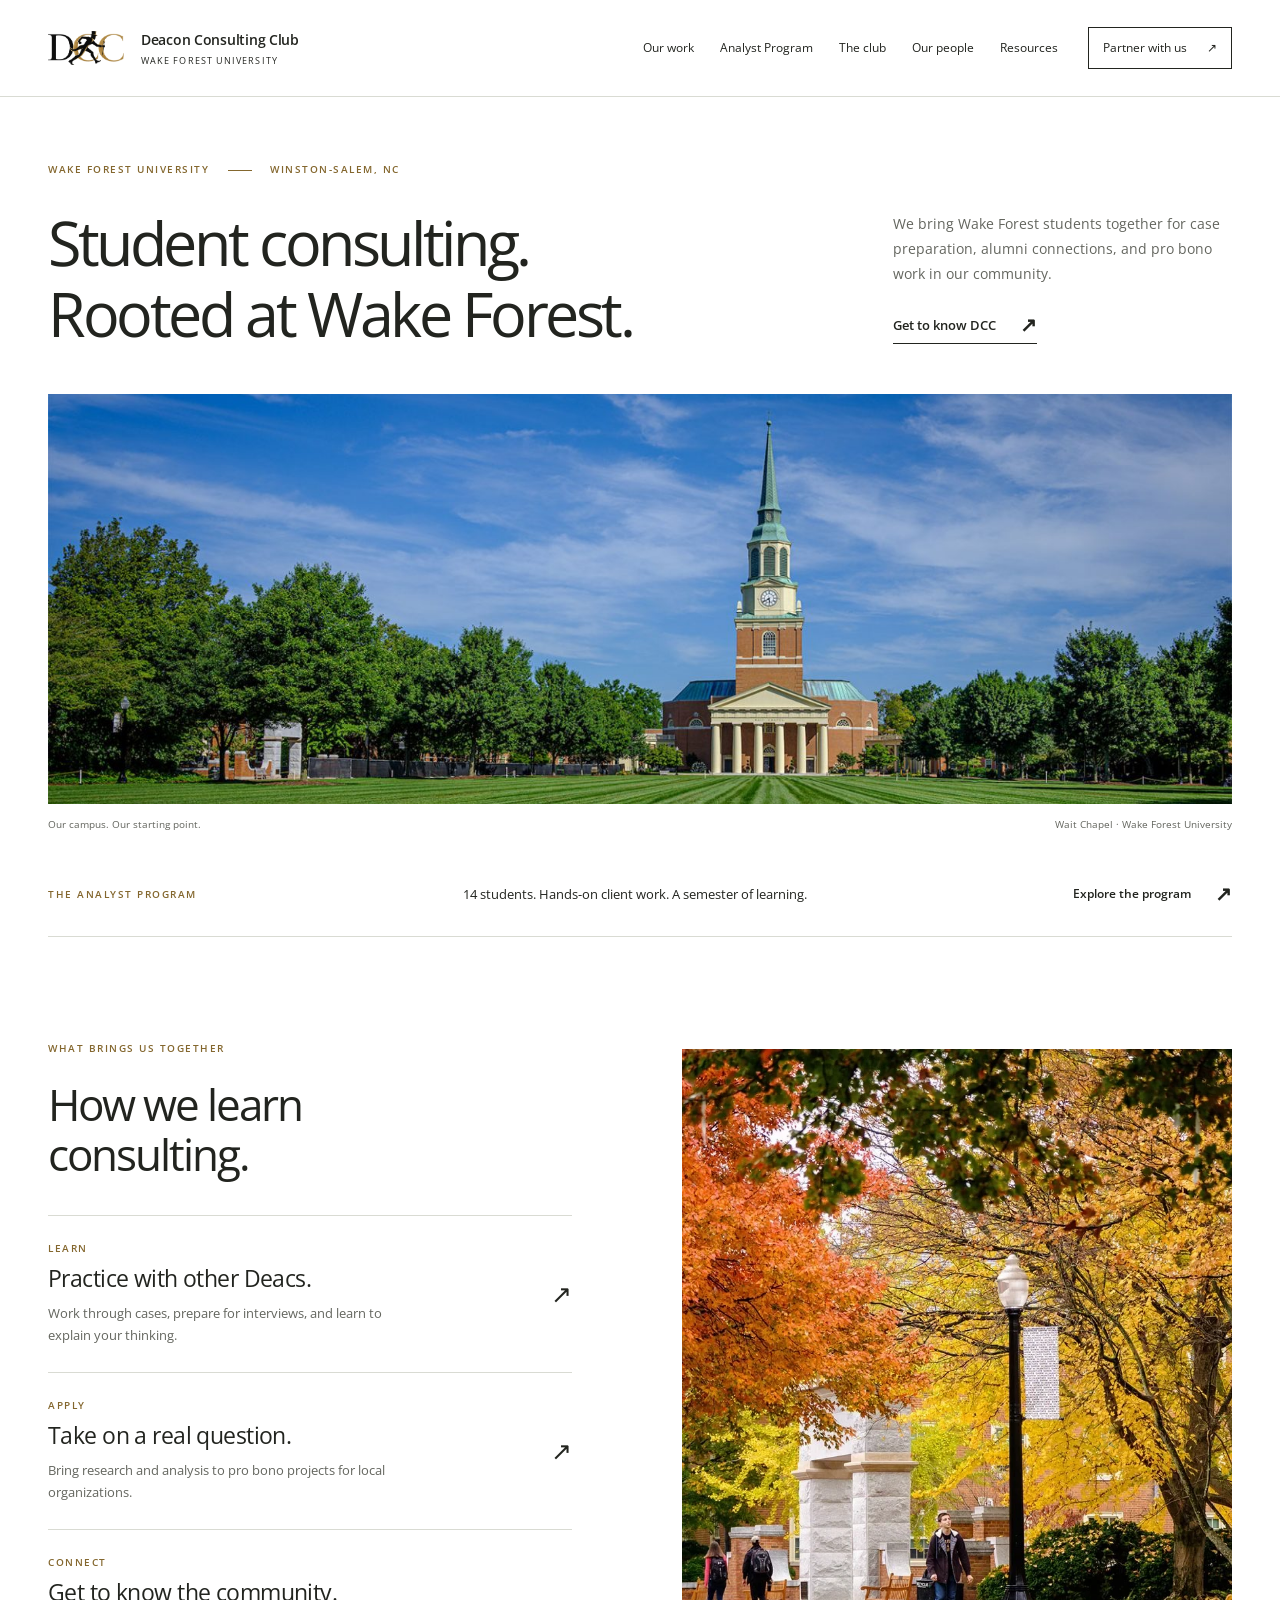
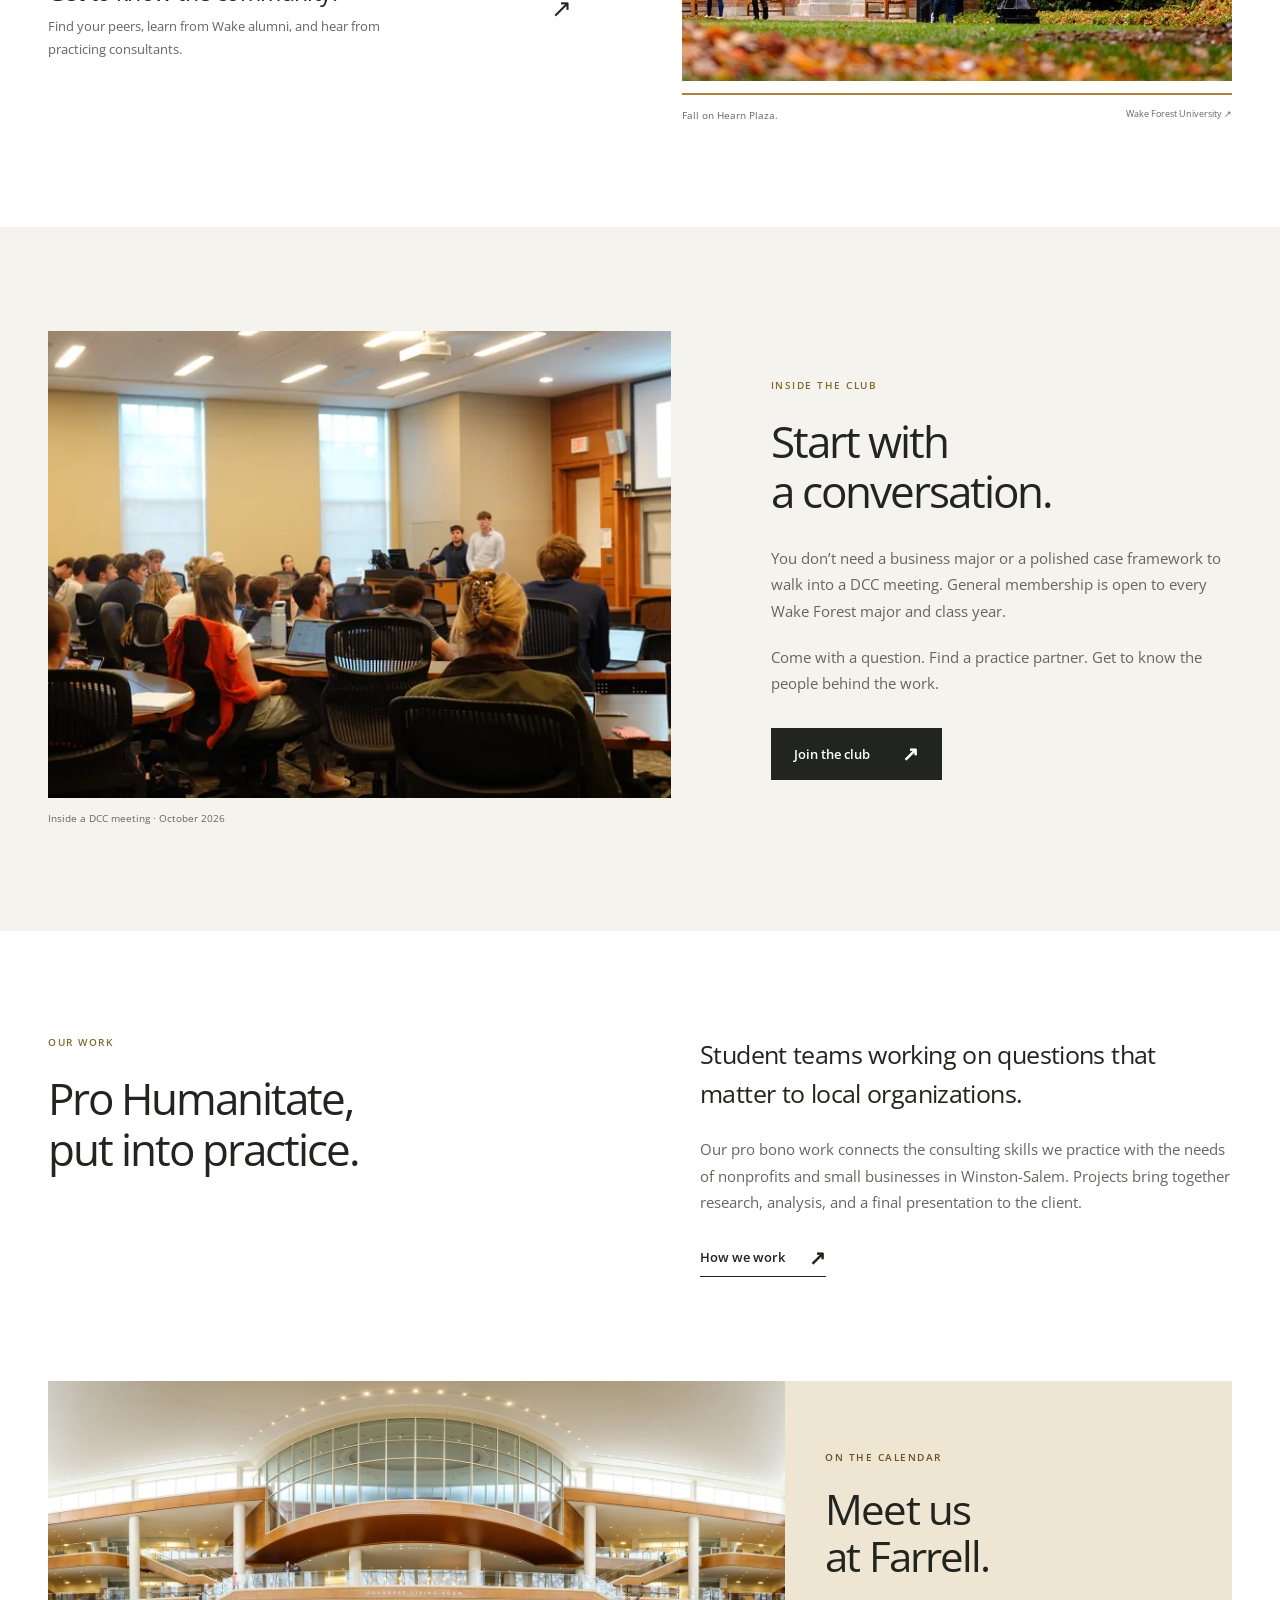
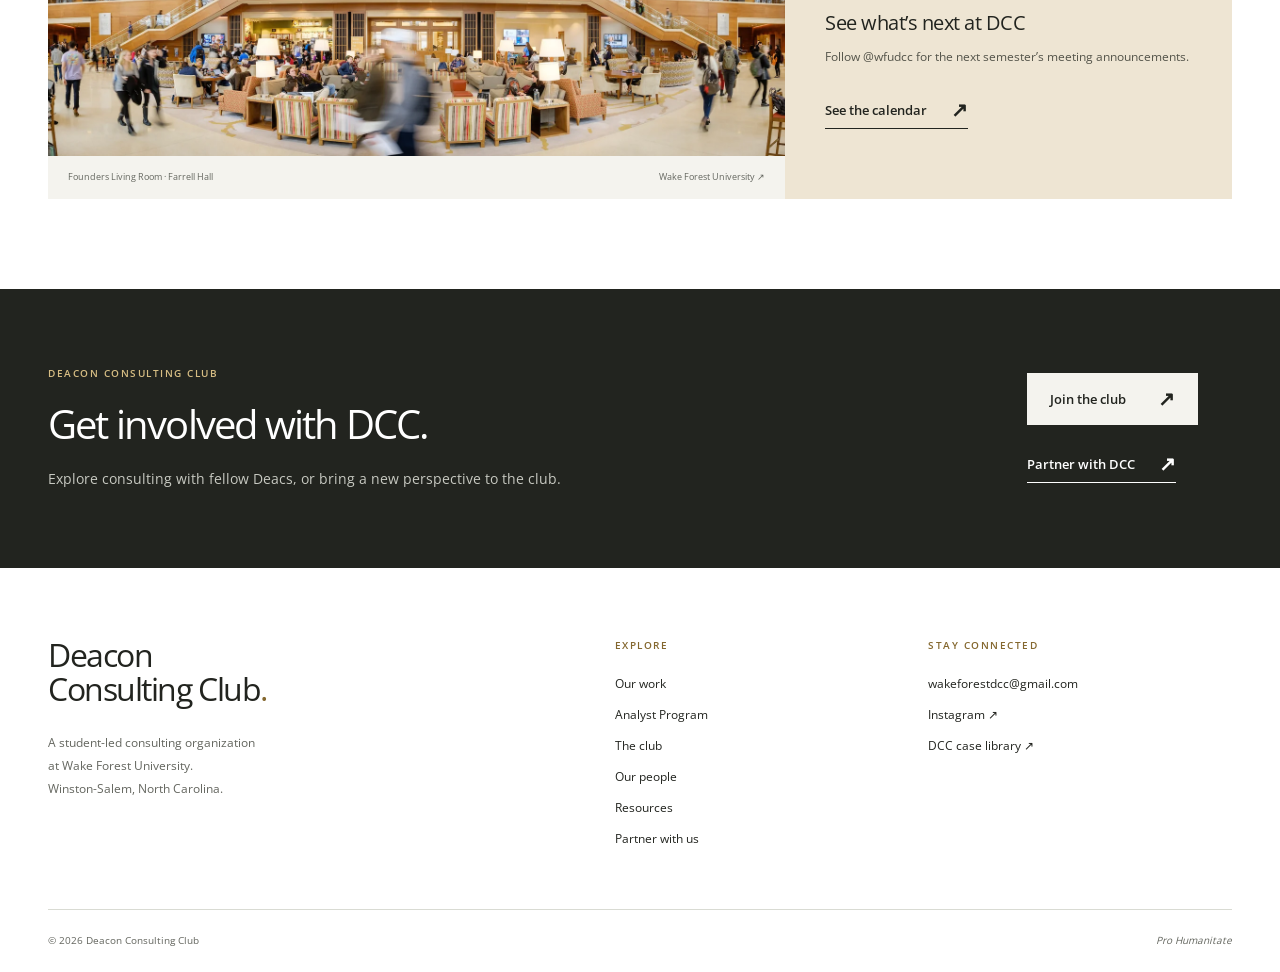
==== commit 02d31817: "Add DCC classroom photography and EY Charlotte office trek" ====
--- a/index.html
+++ b/index.html
@@ -1,5 +1,5 @@
 <!doctype html>
-<html lang="en"><head><meta charset="utf-8"><meta name="viewport" content="width=device-width,initial-scale=1"><meta name="color-scheme" content="light"><meta name="robots" content="index,follow"><link rel="canonical" href="https://wfudcc.org/"><title>Student consulting at Wake Forest | Deacon Consulting Club</title><meta name="description" content="Deacon Consulting Club brings Wake Forest students together for case preparation, alumni connections, and pro bono consulting."><meta name="theme-color" content="#20211e"><link rel="icon" href="assets/dcc-monogram.png"><link rel="preload" href="assets/open-sans-regular.ttf" as="font" type="font/ttf" crossorigin><link rel="stylesheet" href="site.css?v=946262bfa4"><link rel="stylesheet" href="campus.css?v=01ba8c03af"><script src="events.js?v=59bed45520" defer></script><script src="site.js?v=c10584cc1f" defer></script></head>
+<html lang="en"><head><meta charset="utf-8"><meta name="viewport" content="width=device-width,initial-scale=1"><meta name="color-scheme" content="light"><meta name="robots" content="index,follow"><link rel="canonical" href="https://wfudcc.org/"><meta property="og:type" content="website"><meta property="og:site_name" content="Deacon Consulting Club"><meta property="og:title" content="Student consulting at Wake Forest | Deacon Consulting Club"><meta property="og:description" content="Deacon Consulting Club brings Wake Forest students together for case preparation, alumni connections, and pro bono consulting."><meta property="og:url" content="https://wfudcc.org/"><meta property="og:image" content="https://wfudcc.org/assets/campus.jpg"><meta property="og:image:width" content="1536"><meta property="og:image:height" content="624"><meta property="og:image:alt" content="Wait Chapel at Wake Forest University"><meta name="twitter:card" content="summary_large_image"><meta name="twitter:title" content="Student consulting at Wake Forest | Deacon Consulting Club"><meta name="twitter:description" content="Deacon Consulting Club brings Wake Forest students together for case preparation, alumni connections, and pro bono consulting."><meta name="twitter:image" content="https://wfudcc.org/assets/campus.jpg"><meta name="twitter:image:alt" content="Wait Chapel at Wake Forest University"><title>Student consulting at Wake Forest | Deacon Consulting Club</title><meta name="description" content="Deacon Consulting Club brings Wake Forest students together for case preparation, alumni connections, and pro bono consulting."><meta name="theme-color" content="#20211e"><link rel="icon" type="image/png" sizes="48x48" href="assets/favicon.png"><link rel="apple-touch-icon" sizes="180x180" href="assets/apple-touch-icon.png"><link rel="preload" href="assets/open-sans-regular.ttf" as="font" type="font/ttf" crossorigin><link rel="stylesheet" href="site.css?v=fbb2e180bf"><link rel="stylesheet" href="campus.css?v=e19624f753"><script src="events.js?v=59bed45520" defer></script><script src="site.js?v=c10584cc1f" defer></script></head>
 <body data-page="index"><a class="skip-link" href="#main">Skip to content</a>
 <header class="site-header"><div class="header-inner wrap"><a class="brand" href="index.html" aria-label="Deacon Consulting Club home"><img src="assets/dcc-monogram.png" alt="" width="76" height="35"><span>Deacon Consulting Club<small>Wake Forest University</small></span></a><button class="menu-toggle" aria-expanded="false" aria-controls="main-nav">Menu <span class="menu-icon" aria-hidden="true"></span></button><nav id="main-nav" aria-label="Main navigation"><a href="work.html">Our work</a><a href="analysts.html">Analyst Program</a><a href="club.html">The club</a><a href="people.html">Our people</a><a href="resources.html">Resources</a><a class="nav-partner" href="partner.html">Partner with us <span aria-hidden="true">↗</span></a></nav></div></header>
 <main id="main">
@@ -7,9 +7,9 @@
 <div class="wrap hero-photo"><figure class="photo "><img src="assets/campus.jpg" alt="Wait Chapel overlooking the green lawn at Wake Forest University" width="1536" height="624" fetchpriority="high"><figcaption>Our campus. Our starting point. <span>Wait Chapel · Wake Forest University</span></figcaption></figure></div>
 <div class="wrap program-note"><span class="eyebrow">The Analyst Program</span><p>14 students. Hands-on client work. A semester of learning.</p><a class="text-link" href="analysts.html">Explore the program <span aria-hidden="true">↗</span></a></div>
 <section class="section wrap campus-learning" id="wake-campus"><div><p class="eyebrow">What brings us together</p><h2>How we learn<br>consulting.</h2><div class="learning-rows"><a href="resources.html"><div><span class="small-label">Learn</span><h3>Practice with other Deacs.</h3><p>Work through cases, prepare for interviews, and learn to explain your thinking.</p></div><span aria-hidden="true">↗</span></a><a href="work.html"><div><span class="small-label">Apply</span><h3>Take on a real question.</h3><p>Bring research and analysis to pro bono projects for local organizations.</p></div><span aria-hidden="true">↗</span></a><a href="club.html"><div><span class="small-label">Connect</span><h3>Get to know the community.</h3><p>Find your peers, learn from Wake alumni, and hear from practicing consultants.</p></div><span aria-hidden="true">↗</span></a></div></div><figure class="photo campus-photo autumn-portrait"><img src="assets/hearn-autumn.webp" alt="Autumn leaves frame students walking across Hearn Plaza at Wake Forest" width="1400" height="933" loading="lazy"><figcaption>Fall on Hearn Plaza. <span class="photo-credit"><a href="https://admissions.wfu.edu/visit/tour/" target="_blank" rel="noopener noreferrer">Wake Forest University ↗</a></span></figcaption></figure></section>
-<section class="warm-section"><div class="wrap section split-feature"><figure class="photo meeting-photo"><img src="assets/club-meeting.webp" alt="DCC members taking part in a classroom session, with a speaker at the front" width="2200" height="1650" loading="lazy"><figcaption>A gathering of DCC members at Wake Forest.</figcaption></figure><div class="feature-copy"><p class="eyebrow">Inside the club</p><h2>Start with<br>a conversation.</h2><p>You don’t need a business major or a polished case framework to walk into a DCC meeting. General membership is open to every Wake Forest major and class year.</p><p>Come with a question. Find a practice partner. Get to know the people behind the work.</p><a class="button" href="club.html#join">Join the club <span aria-hidden="true">↗</span></a></div></div></section>
+<section class="warm-section"><div class="wrap section split-feature"><figure class="photo activity-photo presentation-photo"><img src="assets/dcc-presentation-oct-2026.webp" srcset="assets/dcc-presentation-oct-2026-800.webp 800w, assets/dcc-presentation-oct-2026.webp 2000w" sizes="(max-width:700px) calc(100vw - 44px), (max-width:980px) 45vw, 700px" alt="Two DCC presenters leading a classroom of Wake Forest students" width="2000" height="1126" loading="lazy"><figcaption>Inside a DCC meeting · October 2026</figcaption></figure><div class="feature-copy"><p class="eyebrow">Inside the club</p><h2>Start with<br>a conversation.</h2><p>You don’t need a business major or a polished case framework to walk into a DCC meeting. General membership is open to every Wake Forest major and class year.</p><p>Come with a question. Find a practice partner. Get to know the people behind the work.</p><a class="button" href="club.html#join">Join the club <span aria-hidden="true">↗</span></a></div></div></section>
 <section class="section wrap work-feature"><div><p class="eyebrow">Our work</p><h2>Pro Humanitate,<br>put into practice.</h2></div><div><p class="large-copy">Student teams working on questions that matter to local organizations.</p><p>Our pro bono work connects the consulting skills we practice with the needs of nonprofits and small businesses in Winston-Salem. Projects bring together research, analysis, and a final presentation to the client.</p><a class="text-link" href="work.html">How we work <span aria-hidden="true">↗</span></a></div></section>
-<section class="wrap campus-event" id="farrell"><figure class="photo campus-photo farrell-event"><img src="assets/farrell-interior.webp" alt="The open atrium and study spaces of the Founders Living Room in Farrell Hall" width="2000" height="796" loading="lazy"><figcaption>Founders Living Room · Farrell Hall <span class="photo-credit"><a href="https://parents.wfu.edu/2017/02/panoramic-view-of-farrell-hall-living-room/" target="_blank" rel="noopener noreferrer">Wake Forest University ↗</a></span></figcaption></figure><div class="campus-event-copy"><p class="eyebrow">On the calendar</p><h2>Meet us<br>at Farrell.</h2><div data-next-event><h3>Fall 2026 at DCC</h3><p>Case practice, alumni conversations, and project presentations.</p></div><a class="text-link" href="club.html#calendar">See the calendar <span aria-hidden="true">↗</span></a></div></section>
+<section class="wrap campus-event" id="farrell"><figure class="photo campus-photo farrell-event"><img src="assets/farrell-interior.webp" alt="The open atrium and study spaces of the Founders Living Room in Farrell Hall" width="2000" height="796" loading="lazy"><figcaption>Founders Living Room · Farrell Hall <span class="photo-credit"><a href="https://parents.wfu.edu/2017/02/panoramic-view-of-farrell-hall-living-room/" target="_blank" rel="noopener noreferrer">Wake Forest University ↗</a></span></figcaption></figure><div class="campus-event-copy"><p class="eyebrow">On the calendar</p><h2>Meet us<br> at Farrell.</h2><div data-next-event><h3>Fall 2026 at DCC</h3><p>Case practice, alumni conversations, and project presentations.</p></div><a class="text-link" href="club.html#calendar">See the calendar <span aria-hidden="true">↗</span></a></div></section>
 <section class="closing"><div class="wrap closing-grid"><div><p class="eyebrow">Deacon Consulting Club</p><h2>Get involved with DCC.</h2><p>Explore consulting with fellow Deacs, or bring a new perspective to the club.</p></div><div class="closing-actions"><a class="button light" href="club.html#join">Join the club <span aria-hidden="true">↗</span></a><a class="text-link" href="partner.html">Partner with DCC <span aria-hidden="true">↗</span></a></div></div></section>
 </main>
 <footer class="site-footer"><div class="wrap footer-grid"><div class="footer-about"><a class="footer-name" href="index.html">Deacon<br>Consulting Club<span class="gold-dot">.</span></a><p>A student-led consulting organization<br>at Wake Forest University.<br>Winston-Salem, North Carolina.</p></div><div class="footer-links"><p class="eyebrow">Explore</p><a href="work.html">Our work</a><a href="analysts.html">Analyst Program</a><a href="club.html">The club</a><a href="people.html">Our people</a><a href="resources.html">Resources</a><a href="partner.html">Partner with us</a></div><div class="footer-contact"><p class="eyebrow">Stay connected</p><a href="mailto:wakeforestdcc@gmail.com">wakeforestdcc@gmail.com</a><a href="https://www.instagram.com/wfudcc/" target="_blank" rel="noopener noreferrer">Instagram ↗</a><a href="https://drive.google.com/drive/folders/1q9VJMApmxaVNnsFuPd0IaL99cgaR_UpA?usp=drive_link" target="_blank" rel="noopener noreferrer">DCC case library ↗</a></div></div><div class="wrap footer-bottom"><span>© <span data-year>2026</span> Deacon Consulting Club</span><span>Pro Humanitate</span></div></footer></body></html>
--- a/site.css
+++ b/site.css
@@ -13,3 +13,5 @@
 @media(max-width:980px){:root{--gutter:30px}.header-inner{min-height:82px}.brand>span{font-size:14px}.brand img{width:72px}.menu-toggle{display:flex;align-items:center;gap:14px;border:0;background:none;padding:13px 0 13px 15px;font-size:12px}.menu-icon{position:relative;width:20px;height:12px;border-top:1px solid;border-bottom:1px solid}.menu-toggle[aria-expanded=true] .menu-icon{border-color:transparent}.menu-toggle[aria-expanded=true] .menu-icon:before,.menu-toggle[aria-expanded=true] .menu-icon:after{content:'';position:absolute;top:5px;left:0;width:20px;border-top:1px solid;transform:rotate(45deg)}.menu-toggle[aria-expanded=true] .menu-icon:after{transform:rotate(-45deg)}#main-nav{display:none;position:absolute;top:100%;left:0;right:0;padding:15px var(--gutter) 30px;background:white;border-bottom:1px solid var(--line);box-shadow:0 15px 20px #2221;font-size:15px;flex-direction:column;align-items:stretch;gap:0}#main-nav.is-open{display:flex}#main-nav>a{padding:15px 0}#main-nav>a.nav-partner{margin:12px 0 0;padding:14px 18px;justify-content:space-between}.home-intro-grid{grid-template-columns:1.8fr 1fr;gap:35px}.home-intro h1{font-size:4.7vw}.hero-copy p{font-size:12px}.hero-copy .text-link{font-size:12px}.home-intro .eyebrow{font-size:9px}.hero-photo img{height:330px}.program-note{gap:20px;flex-wrap:wrap}.program-note p{flex:1;min-width:240px}.three-columns{gap:25px}.three-columns h3{font-size:21px}.three-columns p:not(.small-label){font-size:13px}.split-feature,.work-people{gap:40px;grid-template-columns:1.15fr 1fr}.feature-copy h2{font-size:34px}.feature-copy>p:not(.eyebrow){font-size:13px}.work-feature,.intro-grid,.work-overview,.application-layout,.faq-layout,.join-layout,.partner-section,.library-feature-inner{gap:45px}.intro-grid{grid-template-columns:1.3fr 1fr}.intro-copy p{font-size:14px}.large-copy{font-size:21px}.closing h2{font-size:34px}.closing-grid{gap:40px}.event-strip-inner{grid-template-columns:.7fr 1.5fr auto;gap:25px}.footer-grid{gap:35px;grid-template-columns:1.4fr .8fr 1.2fr}.footer-contact{font-size:11px}.calendar-layout{grid-template-columns:1fr 1.8fr;gap:40px}.event-row{gap:16px;grid-template-columns:40px 1fr}.event-time{grid-column:2;text-align:left}.event-time span{display:inline;margin-left:10px}.analyst-banner-inner{gap:40px}.cohort-number{font-size:130px}.analyst-banner-inner>div:first-child{gap:25px}.cohort-label{font-size:13px}.board-grid{column-gap:45px}.person h3{font-size:27px}.person-link{position:static;margin-top:12px;display:inline-flex}.partner-jumps{gap:35px;justify-content:space-between}.partner-jumps a{gap:20px}.resource-row{grid-template-columns:85px 1fr 110px 20px}}
 @media(max-width:700px){:root{--gutter:22px}html{scroll-padding-top:90px}body{font-size:14px}.header-inner{min-height:78px;gap:10px}.brand img{width:59px}.brand>span{font-size:12px}.brand small{font-size:8px}.brand{gap:10px}.menu-toggle{font-size:11px;gap:9px}.eyebrow{font-size:9px;margin-bottom:20px}.label-divider{width:12px;margin-inline:8px}.home-intro{padding-top:42px;padding-bottom:32px}.home-intro .eyebrow{font-size:8px;letter-spacing:.1em;margin-bottom:25px}.home-intro-grid{display:block}.home-intro h1{font-size:clamp(35px,7.9vw,54px);white-space:normal;letter-spacing:-.055em}.hero-copy{margin-top:26px;max-width:460px}.hero-copy p{font-size:14px;margin-bottom:15px;line-height:1.8}.hero-copy .text-link{font-size:12px}.hero-photo img{height:235px;object-position:61% 50%}.hero-photo figcaption{display:block;font-size:9px}.hero-photo figcaption span{display:block;margin-top:3px}.program-note{display:block;margin-top:18px;padding-block:23px}.program-note .eyebrow{margin-bottom:10px}.program-note p{font-size:12px;margin-bottom:12px}.section{padding-block:64px}.section-heading{margin-bottom:32px}h1{font-size:44px}h2{font-size:35px}h3{font-size:23px}.three-columns{grid-template-columns:1fr;gap:30px}.three-columns article{padding-top:23px}.three-columns h3{font-size:24px;margin-bottom:12px}.three-columns p:not(.small-label){font-size:14px;margin-bottom:16px;max-width:460px}.three-columns .small-label{margin-bottom:12px}.split-feature,.work-feature,.intro-grid,.work-overview,.work-people,.application-layout,.faq-layout,.calendar-layout,.join-layout,.partner-section,.library-feature-inner{grid-template-columns:1fr;gap:35px}.split-feature{padding-top:36px}.meeting-photo img{aspect-ratio:1.2;object-position:50% 100%}.photo figcaption{font-size:9px}.feature-copy h2{font-size:36px;margin-bottom:22px}.feature-copy>p:not(.eyebrow){font-size:14px}.feature-copy>.button,.feature-copy>.text-link{margin-top:25px}.large-copy{font-size:23px;line-height:1.5;margin-bottom:20px}.work-feature .text-link,.work-feature .button{margin-top:23px}.event-strip-inner{grid-template-columns:1fr;gap:17px;padding-block:30px}.event-strip h3{font-size:22px}.event-strip .text-link{justify-self:start}.closing-grid{padding-block:55px;flex-direction:column;align-items:flex-start;gap:30px}.closing h2{font-size:35px}.closing-actions{gap:22px}.site-footer{padding-top:50px}.footer-grid{grid-template-columns:1fr 1fr;gap:35px 20px}.footer-about{grid-column:1/-1}.footer-about p{margin-top:20px}.footer-name{font-size:31px}.footer-links{font-size:12px}.footer-contact{font-size:10px;overflow-wrap:anywhere}.footer-bottom{margin-top:40px;font-size:9px;gap:20px}.page-intro{padding-block:46px 45px}.page-intro h1{font-size:44px}.intro-copy p{font-size:15px}.intro-copy .button,.intro-copy .text-link{margin-top:24px}.service-list article{padding-block:24px}.discussion-photo img{aspect-ratio:1.15;object-position:25% 65%}.analyst-banner-inner{padding-block:40px;grid-template-columns:1fr;gap:35px}.analyst-banner-inner>div:first-child{gap:35px}.cohort-number{font-size:125px}.cohort-label{font-size:14px}.cohort-message{border-top:1px solid #52564a;padding-top:30px}.cohort-message h2{font-size:28px}.program-grid{grid-template-columns:1fr;gap:27px}.program-grid article{padding-top:23px}.program-grid p{font-size:14px}.application-layout h2,.faq-layout h2{margin-bottom:24px}.application-steps li{padding-left:45px}.application-steps h3{font-size:24px}.faq-layout{gap:30px}.accordions summary{font-size:13px;gap:20px}.details-body{font-size:13px;padding-right:10px}.club-panorama .meeting-photo img{height:300px;object-position:50% 100%}.calendar-layout{gap:35px}.calendar-intro h2 br{display:none}.calendar-intro>p:not(.eyebrow){font-size:14px}.calendar-download{max-width:none}.event-row{grid-template-columns:40px 1fr;gap:13px 20px}.event-row h3{font-size:18px}.event-row.is-next h3:after{display:block;margin:8px 0 0}.join-layout .button-row{align-items:flex-start;flex-direction:column}.contact-note{overflow-wrap:anywhere}.board-section{padding-bottom:64px}.board-heading h2{font-size:22px}.board-heading .eyebrow{font-size:9px}.board-grid{column-gap:25px}.person{padding-block:25px;min-height:130px}.person h3{font-size:23px;line-height:1.25}.person .small-label{font-size:8px;letter-spacing:.08em;min-height:24px;margin-bottom:10px}.person-link{font-size:10px;margin-top:10px}.partner-jumps{gap:0;flex-direction:column}.partner-jumps a{padding-block:17px;border-bottom:1px solid var(--line)}.partner-jumps a:last-child{border:0}.partner-section{padding-block:60px;gap:28px}.partner-section .button{margin-right:15px}.partner-section .text-link{font-size:12px}.partner-campus img{height:230px;object-position:61% center}.library-feature-inner{padding-block:42px;gap:28px}.library-feature h2{font-size:38px}.resource-controls{gap:25px}.resource-controls>div{width:100%}.resource-controls input{width:100%;font-size:13px}.filters{gap:7px}.filters button{padding:9px 12px;font-size:11px}.resource-meta{display:block;font-size:10px;margin-bottom:23px}.resource-meta p+p{margin-top:6px}.resource-row{position:relative;grid-template-columns:1fr 20px;gap:10px;padding-block:24px}.resource-row .resource-category{grid-column:1;font-size:9px}.resource-row>div{grid-column:1}.resource-row h3{font-size:21px}.resource-row p{font-size:12px}.resource-source{grid-column:1;font-size:10px}.resource-row>span:last-child{grid-column:2;grid-row:2;align-self:start}.resource-empty{font-size:13px}}
 @media(prefers-reduced-motion:reduce){html{scroll-behavior:auto}*,*:before,*:after{transition:none!important}}
+
+.library-feature-inner>div>.library-access-note{font-size:12px;margin:18px 0 0;line-height:1.7}.library-access-note a{text-decoration:underline;text-underline-offset:3px}
--- a/campus.css
+++ b/campus.css
@@ -1,4 +1,15 @@
-/* Campus photography additions. Keep place and club-activity captions distinct. */
+/* Campus and club photography. Keep place and club-activity captions distinct. */
+.activity-photo img{aspect-ratio:4/3;object-position:68% 58%}
+.members-photo img{aspect-ratio:1.45;object-position:55% center}
+.club-panorama .panorama-photo img{height:auto;aspect-ratio:1.95;object-position:center 62%}
+.office-trek{border-top:1px solid var(--line)}
+.trek-heading{display:grid;grid-template-columns:1fr 1fr;gap:120px;align-items:end;margin-bottom:44px}
+.trek-heading p:not(.eyebrow):not(.large-copy){color:var(--muted);max-width:550px}
+.trek-lead img{aspect-ratio:1.9;object-position:center 65%}
+.trek-details{display:grid;grid-template-columns:repeat(3,minmax(0,1fr));gap:25px;margin-top:32px}
+.trek-detail img{aspect-ratio:4/3;object-position:center}
+@media(max-width:980px){.trek-heading{gap:45px}.trek-details{gap:18px}}
+@media(max-width:700px){.activity-photo img{aspect-ratio:1.4;object-position:72% center}.members-photo img{aspect-ratio:1.45;object-position:center}.club-panorama .panorama-photo img{aspect-ratio:1.6;object-position:64% center}.trek-heading{grid-template-columns:1fr;gap:26px;margin-bottom:30px}.trek-heading .large-copy{font-size:23px}.trek-lead img{aspect-ratio:1.35;object-position:70% center}.trek-details{grid-template-columns:1fr;gap:28px;margin-top:30px}.trek-detail img{aspect-ratio:1.5}.trek-detail:nth-child(2) img{aspect-ratio:4/3}}
 .campus-photo figcaption{display:flex;flex-wrap:wrap;gap:6px 18px;justify-content:space-between;line-height:1.6}
 .photo-credit{font-size:9px;white-space:nowrap}
 .photo-credit a:hover{text-decoration:underline;text-underline-offset:3px}
